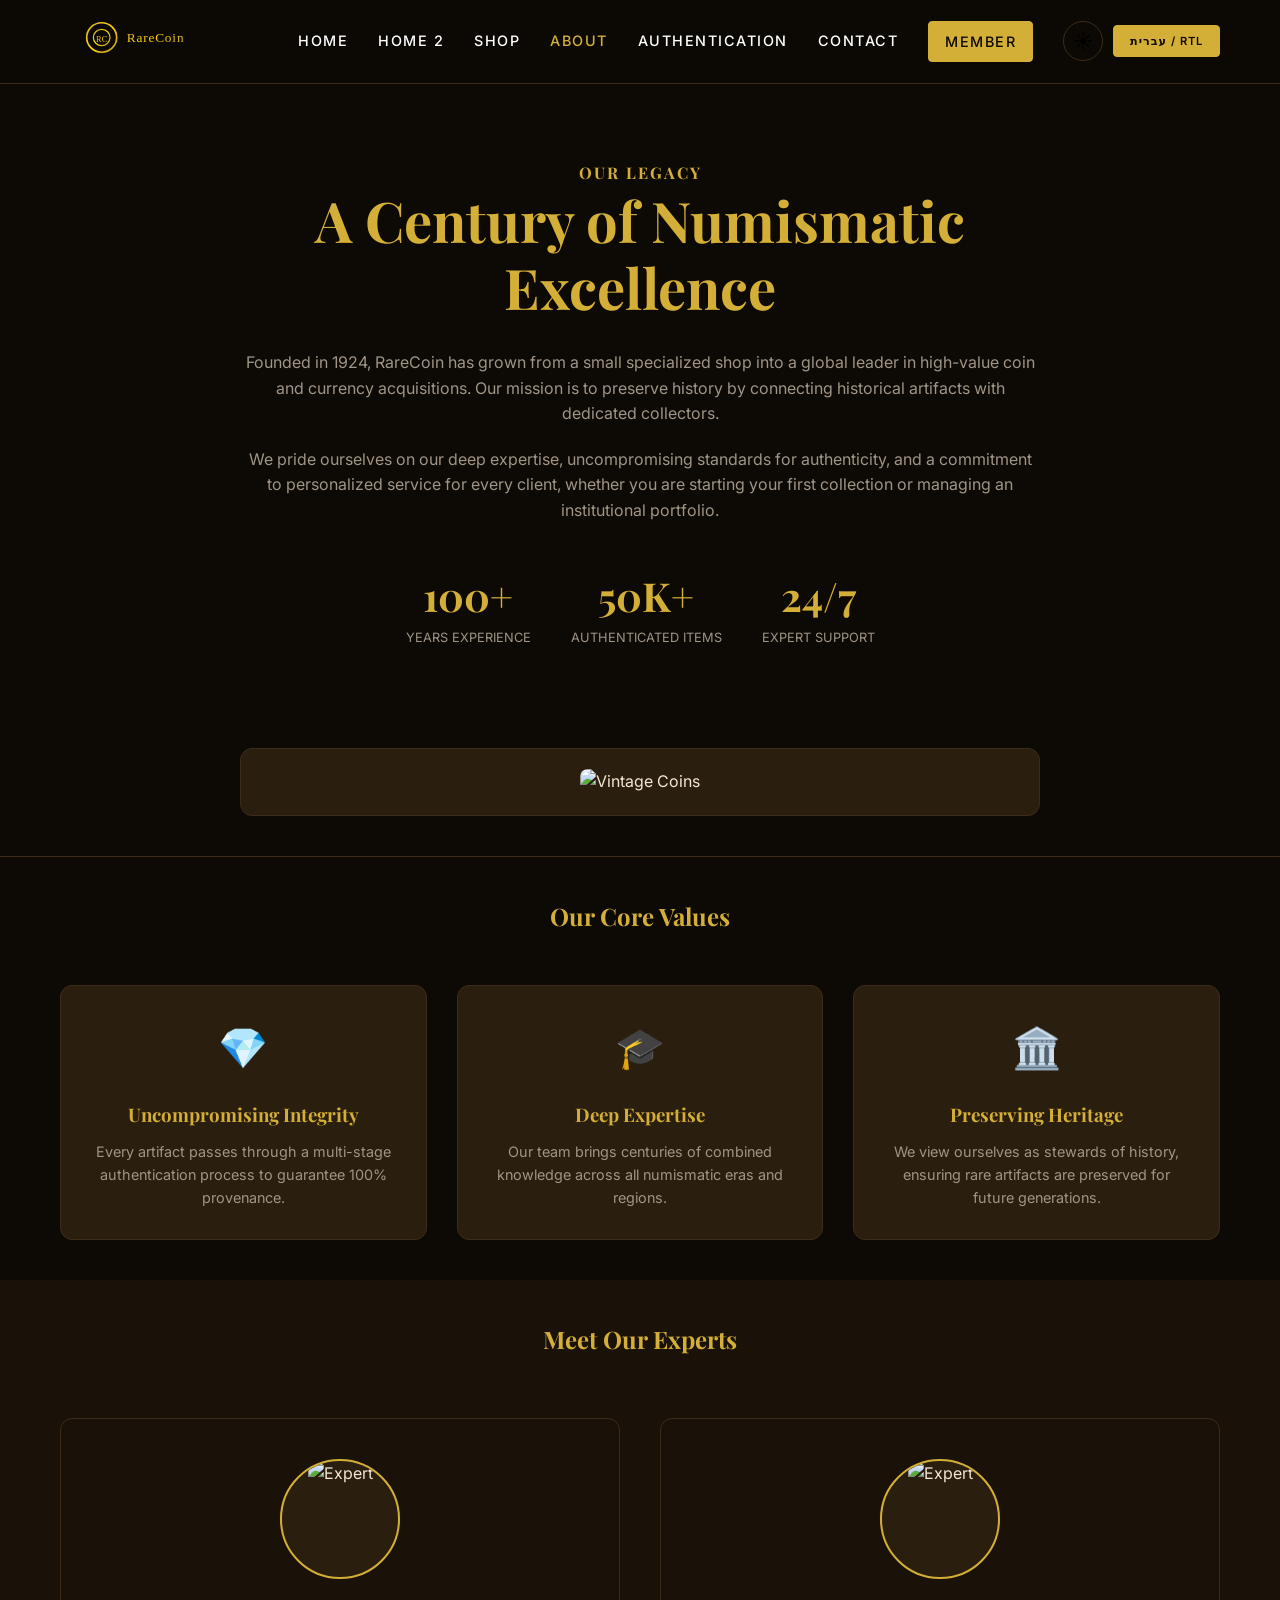
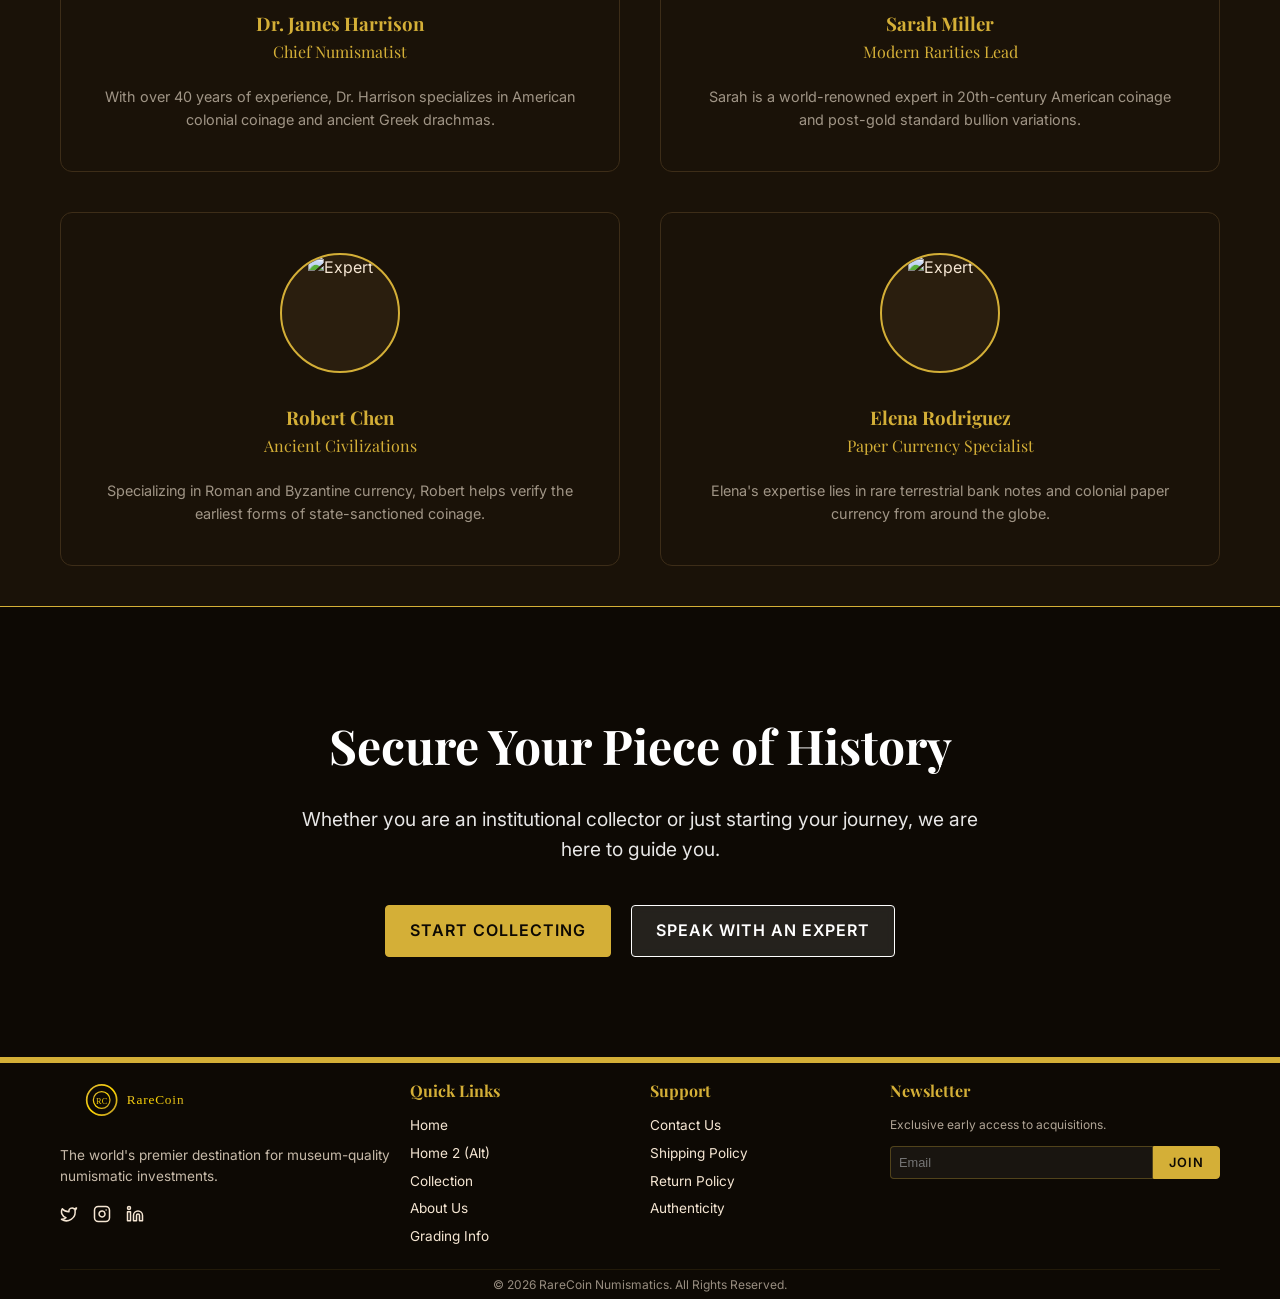
==== about.html @ 98c3abce "secon80cent" ====
<!DOCTYPE html>
<html lang="en" dir="ltr">

<head>
    <meta charset="UTF-8">
    <meta name="viewport" content="width=device-width, initial-scale=1.0">
    <title>About Us | RareCoin Numismatics</title>
    <link rel="stylesheet" href="css/styles.css">
    <link rel="icon" type="image/svg+xml" href="assets/favicon.svg">
    <link rel="preconnect" href="https://fonts.googleapis.com">
    <link rel="preconnect" href="https://fonts.gstatic.com" crossorigin>
    <link
        href="https://fonts.googleapis.com/css2?family=Crimson+Pro:wght@400;600;700&family=Playfair+Display:ital,wght@0,400;0,700;1,400&family=Inter:wght@400;500;600&display=swap"
        rel="stylesheet">
</head>

<body>
    <header>
        <div class="container flex justify-between align-center">
            <button id="menu-btn" class="hamburger" aria-label="Toggle Menu">
                <span class="hamburger-line"></span>
                <span class="hamburger-line"></span>
                <span class="hamburger-line"></span>
            </button>
            <div class="logo-container">
                <a href="index.html">
                    <img src="assets/logo.svg" alt="RareCoin Logo" width="150">
                </a>
            </div>

            <nav>
                <ul class="nav-links flex align-center">
                    <li><a href="index.html">Home</a></li>
                    <li><a href="index2.html">Home 2</a></li>
                    <li><a href="shop.html">Shop</a></li>
                    <li><a href="about.html" class="active">About</a></li>
                    <li><a href="grading.html">Authentication</a></li>
                    <li><a href="contact.html">Contact</a></li>
                    <li><a href="auth.html" class="btn btn-primary" style="padding: 8px 16px;">Member</a></li>
                    <li class="flex align-center gap-10">
                        <button id="theme-toggle" class="theme-toggle-btn">☀️</button>
                        <button id="rtl-toggle" class="btn btn-primary"
                            style="padding: 8px 16px; font-size: 0.7rem;">RTL</button>
                    </li>
                </ul>
            </nav>
        </div>
    </header>

    <main style="padding-top: 120px;">
        <section class="section-padding">
            <div class="container">
                <div class="product-detail-grid centered-grid" style="align-items: center;">
                    <div>
                        <h4 class="serif" style="color: var(--primary-color); letter-spacing: 2px;">OUR LEGACY</h4>
                        <h1 class="about-hero-h1">A Century of Numismatic Excellence</h1>
                        <p style="color: var(--text-muted); margin-bottom: 20px;">Founded in 1924, RareCoin has grown
                            from a small specialized shop into a global leader in high-value coin and currency
                            acquisitions. Our mission is to preserve history by connecting historical artifacts with
                            dedicated collectors.</p>
                        <p style="color: var(--text-muted); margin-bottom: 40px;">We pride ourselves on our deep
                            expertise, uncompromising standards for authenticity, and a commitment to personalized
                            service for every client, whether you are starting your first collection or managing an
                            institutional portfolio.</p>

                        <div class="about-stats flex gap-40 justify-center">
                            <div class="stat-item">
                                <h2>100+</h2>
                                <p style="color: var(--text-muted); font-size: 0.8rem;">YEARS EXPERIENCE</p>
                            </div>
                            <div class="stat-item">
                                <h2>50K+</h2>
                                <p style="color: var(--text-muted); font-size: 0.8rem;">AUTHENTICATED ITEMS</p>
                            </div>
                            <div class="stat-item">
                                <h2>24/7</h2>
                                <p style="color: var(--text-muted); font-size: 0.8rem;">EXPERT SUPPORT</p>
                            </div>
                        </div>
                    </div>
                    <div
                        style="background: var(--surface-light); border-radius: 12px; padding: 20px; border: 1px solid var(--border-color); margin-top: 40px;">
                        <img src="https://images.unsplash.com/photo-1579621970563-ebec7560ff3e?q=80&w=1000&auto=format&fit=crop"
                            alt="Vintage Coins"
                            style="width: 100%; max-width: 600px; border-radius: 8px; margin: 0 auto;">
                    </div>
                </div>
            </div>
        </section>

        <section class="section-padding" style="border-top: 1px solid var(--border-color);">
            <div class="container text-center">
                <h2 style="margin-bottom: 50px;">Our Core Values</h2>
                <div class="values-grid">
                    <div class="value-card">
                        <span class="value-icon">💎</span>
                        <h3>Uncompromising Integrity</h3>
                        <p style="color: var(--text-muted); font-size: 0.9rem; margin-top: 10px;">Every artifact passes
                            through a multi-stage authentication process to guarantee 100% provenance.</p>
                    </div>
                    <div class="value-card">
                        <span class="value-icon">🎓</span>
                        <h3>Deep Expertise</h3>
                        <p style="color: var(--text-muted); font-size: 0.9rem; margin-top: 10px;">Our team brings
                            centuries of combined knowledge across all numismatic eras and regions.</p>
                    </div>
                    <div class="value-card">
                        <span class="value-icon">🏛️</span>
                        <h3>Preserving Heritage</h3>
                        <p style="color: var(--text-muted); font-size: 0.9rem; margin-top: 10px;">We view ourselves as
                            stewards of history, ensuring rare artifacts are preserved for future generations.</p>
                    </div>
                </div>
            </div>
        </section>

        <section class="section-padding" style="background: var(--surface-color);">
            <div class="container text-center">
                <h2 style="margin-bottom: 60px;">Meet Our Experts</h2>
                <div class="product-grid experts-grid">
                    <div class="info-card">
                        <div
                            style="width: 120px; height: 120px; background: var(--surface-light); border-radius: 50%; margin: 0 auto 30px; overflow: hidden; border: 2px solid var(--primary-color);">
                            <img src="https://images.unsplash.com/photo-1507003211169-0a1dd7228f2d?q=80&w=200&auto=format&fit=crop"
                                alt="Expert" style="width: 100%;">
                        </div>
                        <h3>Dr. James Harrison</h3>
                        <p class="serif" style="color: var(--primary-color); margin-bottom: 20px;">Chief Numismatist</p>
                        <p style="color: var(--text-muted); font-size: 0.9rem;">With over 40 years of experience, Dr.
                            Harrison specializes in American colonial coinage and ancient Greek drachmas.</p>
                    </div>

                    <div class="info-card">
                        <div
                            style="width: 120px; height: 120px; background: var(--surface-light); border-radius: 50%; margin: 0 auto 30px; overflow: hidden; border: 2px solid var(--primary-color);">
                            <img src="https://images.unsplash.com/photo-1494790108377-be9c29b29330?q=80&w=200&auto=format&fit=crop"
                                alt="Expert" style="width: 100%;">
                        </div>
                        <h3>Sarah Miller</h3>
                        <p class="serif" style="color: var(--primary-color); margin-bottom: 20px;">Modern Rarities Lead
                        </p>
                        <p style="color: var(--text-muted); font-size: 0.9rem;">Sarah is a world-renowned expert in
                            20th-century American coinage and post-gold standard bullion variations.</p>
                    </div>

                    <div class="info-card">
                        <div
                            style="width: 120px; height: 120px; background: var(--surface-light); border-radius: 50%; margin: 0 auto 30px; overflow: hidden; border: 2px solid var(--primary-color);">
                            <img src="https://images.unsplash.com/photo-1472099645785-5658abf4ff4e?q=80&w=200&auto=format&fit=crop"
                                alt="Expert" style="width: 100%;">
                        </div>
                        <h3>Robert Chen</h3>
                        <p class="serif" style="color: var(--primary-color); margin-bottom: 20px;">Ancient Civilizations
                        </p>
                        <p style="color: var(--text-muted); font-size: 0.9rem;">Specializing in Roman and Byzantine
                            currency, Robert helps verify the earliest forms of state-sanctioned coinage.</p>
                    </div>

                    <div class="info-card">
                        <div
                            style="width: 120px; height: 120px; background: var(--surface-light); border-radius: 50%; margin: 0 auto 30px; overflow: hidden; border: 2px solid var(--primary-color);">
                            <img src="https://images.unsplash.com/photo-1573496359142-b8d87734a5a2?q=80&w=200&auto=format&fit=crop"
                                alt="Expert" style="width: 100%;">
                        </div>
                        <h3>Elena Rodriguez</h3>
                        <p class="serif" style="color: var(--primary-color); margin-bottom: 20px;">Paper Currency
                            Specialist</p>
                        <p style="color: var(--text-muted); font-size: 0.9rem;">Elena's expertise lies in rare
                            terrestrial bank notes and colonial paper currency from around the globe.</p>
                    </div>
                </div>
            </div>
        </section>

        <section class="cta-banner">
            <div class="container text-center">
                <h2 class="cta-title">Secure Your Piece of History</h2>
                <p class="cta-desc">
                    Whether you are an institutional collector or just starting your journey, we are here to guide you.
                </p>
                <div class="cta-flex flex gap-20 justify-center">
                    <a href="shop.html" class="btn btn-primary">Start Collecting</a>
                    <a href="contact.html" class="btn btn-outline"
                        style="background: rgba(255,255,255,0.1); backdrop-filter: blur(5px); color: #fff; border-color: #fff;">Speak
                        with an Expert</a>
                </div>
            </div>
        </section>
    </main>

    <footer>
        <div class="container">
            <div class="footer-grid">
                <div class="footer-info">
                    <img src="assets/logo.svg" alt="RareCoin Logo" width="120" style="margin-bottom: 15px;">
                    <p style="color: #f5e6d3; font-size: 0.85rem; opacity: 0.8; line-height: 1.5;">The world's premier
                        destination for museum-quality numismatic investments.</p>
                    <div class="social-links">
                        <a href="#" title="Twitter"><svg width="18" height="18" viewBox="0 0 24 24" fill="none"
                                stroke="currentColor" stroke-width="2" stroke-linecap="round" stroke-linejoin="round">
                                <path
                                    d="M22 4s-.7 2.1-2 3.4c1.6 10-9.4 17.3-18 11.6 2.2.1 4.4-.6 6-2C3 15.5.5 9.6 3 5c2.2 2.6 5.6 4.1 9 4-.9-4.2 4-6.6 7-3.8 1.1 0 3-1.2 3-1.2z" />
                            </svg></a>
                        <a href="#" title="Instagram"><svg width="18" height="18" viewBox="0 0 24 24" fill="none"
                                stroke="currentColor" stroke-width="2" stroke-linecap="round" stroke-linejoin="round">
                                <rect x="2" y="2" width="20" height="20" rx="5" ry="5" />
                                <path d="M16 11.37A4 4 0 1 1 12.63 8 4 4 0 0 1 16 11.37z" />
                                <line x1="17.5" y1="6.5" x2="17.51" y2="6.5" />
                            </svg></a>
                        <a href="#" title="LinkedIn"><svg width="18" height="18" viewBox="0 0 24 24" fill="none"
                                stroke="currentColor" stroke-width="2" stroke-linecap="round" stroke-linejoin="round">
                                <path
                                    d="M16 8a6 6 0 0 1 6 6v7h-4v-7a2 2 0 0 0-2-2 2 2 0 0 0-2 2v7h-4v-7a6 6 0 0 1 6-6z" />
                                <rect x="2" y="9" width="4" height="12" />
                                <circle cx="4" cy="4" r="2" />
                            </svg></a>
                    </div>
                </div>
                <div class="footer-links">
                    <h4>Quick Links</h4>
                    <ul>
                        <li><a href="index.html">Home</a></li>
                        <li><a href="index2.html">Home 2 (Alt)</a></li>
                        <li><a href="shop.html">Collection</a></li>
                        <li><a href="about.html">About Us</a></li>
                        <li><a href="grading.html">Grading Info</a></li>
                    </ul>
                </div>
                <div class="footer-links">
                    <h4>Support</h4>
                    <ul>
                        <li><a href="contact.html">Contact Us</a></li>
                        <li><a href="policies.html">Shipping Policy</a></li>
                        <li><a href="policies.html">Return Policy</a></li>
                        <li><a href="policies.html">Authenticity</a></li>
                    </ul>
                </div>
                <div class="footer-links">
                    <h4>Newsletter</h4>
                    <p style="color: #f5e6d3; font-size: 0.75rem; opacity: 0.7; margin-bottom: 12px;">Exclusive early
                        access to acquisitions.</p>
                    <div class="flex">
                        <input type="email" placeholder="Email"
                            style="background: rgba(255,255,255,0.05); border: 1px solid rgba(212, 175, 55, 0.3); padding: 8px; color: #fff; border-radius: 4px 0 0 4px; width: 100%; font-size: 0.8rem;">
                        <button class="btn btn-primary"
                            style="border-radius: 0 4px 4px 0; padding: 8px 15px; font-size: 0.8rem;">Join</button>
                    </div>
                </div>
            </div>
            <div class="footer-bottom text-center">
                <p>&copy; 2026 RareCoin Numismatics. All Rights Reserved.</p>
            </div>
        </div>
    </footer>

    <button id="back-to-top" title="Back to Top">
        <svg width="24" height="24" viewBox="0 0 24 24" fill="none" stroke="currentColor" stroke-width="2"
            stroke-linecap="round" stroke-linejoin="round">
            <path d="M18 15l-6-6-6 6" />
        </svg>
    </button>

    <script src="js/main.js"></script>
</body>

</html>

</html>
---- css/styles.css ----
:root {
    --primary-color: #d4af37;
    /* Gold */
    --primary-glow: rgba(212, 175, 55, 0.3);
    --secondary-color: #f5e6d3;
    /* Parchment */
    --accent-color: #8b6d2e;

    --font-serif: 'Playfair Display', Georgia, serif;
    --font-sans: 'Inter', system-ui, -apple-system, sans-serif;

    --transition: 0.3s cubic-bezier(0.4, 0, 0.2, 1);

    /* Dark Theme (Default) */
    --bg-color: #0d0904;
    --surface-color: #1a1208;
    --surface-light: #2a1e0e;
    --text-color: #f5e6d3;
    --text-muted: #a09586;
    --border-color: #3d2d18;
}

[data-theme="light"] {
    --bg-color: #fdfaf5;
    --surface-color: #ffffff;
    --surface-light: #f0ece2;
    --text-color: #1a1208;
    --text-muted: #555555;
    --border-color: #d1cfc7;
}

* {
    margin: 0;
    padding: 0;
    box-sizing: border-box;
}

[dir="rtl"] {
    text-align: right;
    /* Global fallback for older alignment */
}

body {
    background-color: var(--bg-color);
    color: var(--text-color);
    font-family: var(--font-sans);
    line-height: 1.6;
    overflow-x: hidden;
}

h1,
h2,
h3,
h4,
.serif {
    font-family: var(--font-serif);
    color: var(--primary-color);
}

a {
    text-decoration: none;
    color: inherit;
    transition: var(--transition);
}

button {
    cursor: pointer;
    border: none;
    background: none;
    font-family: inherit;
}

/* Utilities */
.container {
    max-width: 1200px;
    margin: 0 auto;
    padding: 0 20px;
}

.flex {
    display: flex;
}

.flex-column {
    display: flex;
    flex-direction: column;
}

.align-center {
    align-items: center;
}

.justify-between {
    justify-content: space-between;
}

.justify-center {
    justify-content: center;
}

.text-center {
    text-align: center;
}

/* Grid Override for Experts */
.experts-grid {
    grid-template-columns: repeat(2, 1fr) !important;
    max-width: 1000px;
    margin: 0 auto;
}

@media (max-width: 768px) {
    .experts-grid {
        grid-template-columns: 1fr !important;
    }
}

.gap-10 {
    gap: 10px;
}

.gap-20 {
    gap: 20px;
}

.gap-40 {
    gap: 40px;
}

.btn {
    padding: 12px 24px;
    border-radius: 4px;
    font-weight: 600;
    display: inline-block;
    transition: var(--transition);
    text-transform: uppercase;
    letter-spacing: 1px;
}

.btn-primary {
    background-color: var(--primary-color);
    color: var(--bg-color);
    border: 1px solid var(--primary-color);
}

.btn-primary:hover {
    background-color: transparent;
    color: var(--primary-color);
    box-shadow: 0 0 15px var(--primary-glow);
}

.btn-outline {
    border: 1px solid var(--primary-color);
    color: var(--primary-color);
}

.btn-outline:hover {
    background-color: var(--primary-color);
    color: var(--bg-color);
}

.btn-outline:hover img {
    filter: brightness(0);
    /* Make gold icons dark on gold hover background */
}

.section-padding {
    padding: 40px 0;
}

/* Header & Nav */
header {
    padding: 10px 0;
    /* Reduced from 20px */
    position: fixed;
    top: 0;
    width: 100%;
    z-index: 1000;
    transition: var(--transition);
    background: rgba(13, 9, 4, 0.95);
    backdrop-filter: blur(10px);
    border-bottom: 1px solid var(--border-color);
}

/* Logo Consistency */
.logo-container img,
.footer-info img {
    height: 45px !important;
    /* Unified size */
    width: 150px !important;
    /* Unified size */
    object-fit: contain;
}

.nav-links {
    list-style: none;
    gap: 30px;
}

.nav-links li a.btn-primary {
    color: var(--bg-color);
    /* Matches the primary button theme */
}

.nav-links li a {
    color: #ffffff;
    /* Explicitly white for contrast against dark header */
    font-size: 0.9rem;
    font-weight: 500;
    text-transform: uppercase;
    letter-spacing: 1.5px;
}

.nav-links li a:hover,
.nav-links li a.active {
    color: var(--primary-color);
}

/* Hamburger Menu Button */
.hamburger {
    display: none;
    flex-direction: column;
    justify-content: space-between;
    width: 30px;
    height: 20px;
    background: transparent;
    border: none;
    cursor: pointer;
    padding: 0;
    z-index: 1100;
    transition: var(--transition);
}

.hamburger-line {
    width: 100%;
    height: 2px;
    background-color: var(--primary-color);
    transition: var(--transition);
    transform-origin: left center;
}

.hamburger.open .hamburger-line:nth-child(1) {
    transform: rotate(45deg);
}

.hamburger.open .hamburger-line:nth-child(2) {
    width: 0%;
    opacity: 0;
}

.hamburger.open .hamburger-line:nth-child(3) {
    transform: rotate(-45deg);
}

/* Logo Styling */
.logo-container {
    padding: 5px 0;
    transition: var(--transition);
}

/* RTL Specifics - Simplified with Logical Properties */
[dir="rtl"] .nav-links {
    flex-direction: row;
    /* Logical properties handle spacing */
}

[dir="rtl"] header .container {
    flex-direction: row;
    /* Logical properties handle spacing */
}

.logo-container {
    padding: 5px 0;
    transition: var(--transition);
    margin-inline-end: auto;
    /* Push nav to the end */
}

/* Hero Section */
.hero {
    min-height: 100vh;
    /* Changed from height: 100vh to ensure content can expand if needed */
    display: flex;
    align-items: center;
    justify-content: center;
    /* Center the container horizontally */
    background: radial-gradient(circle at center, var(--surface-light) 0%, var(--bg-color) 100%);
    position: relative;
    overflow: hidden;
    text-align: center;
    /* Default to center align text in hero */
}

.hero-content {
    flex: 1;
    z-index: 2;
    display: flex;
    flex-direction: column;
    align-items: center;
    /* Center components vertically in the column */
}

.hero-image {
    flex: 1;
    position: relative;
    z-index: 1;
    display: flex;
    justify-content: center;
}

.hero-image img {
    max-width: 90%;
    filter: drop-shadow(0 0 30px var(--primary-glow));
    animation: floating 6s ease-in-out infinite;
}

@keyframes floating {

    0%,
    100% {
        transform: translateY(0px) rotate(0deg);
    }

    50% {
        transform: translateY(-20px) rotate(5deg);
    }
}

.hero h1 {
    font-size: clamp(2.5rem, 8vw, 4.5rem);
    /* Responsive font size to prevent viewport overflow */
    line-height: 1.1;
    margin-bottom: 20px;
    width: 100%;
}

.hero p {
    font-size: 1.2rem;
    color: var(--text-muted);
    margin-bottom: 40px;
    max-width: 800px;
    margin-inline: auto;
    /* Center with logical margin */
}

/* Product Cards */
.product-grid {
    display: grid;
    grid-template-columns: repeat(2, 1fr);
    gap: 40px;
    justify-content: center;
    max-width: 1200px; /* Increased from 900px */
    margin: 0 auto;
}

@media (max-width: 768px) {
    .product-grid {
        max-width: 100% !important;
    }
}

/* Specific 2x2 grid for featured sections */
.grid-2x2 {
    grid-template-columns: repeat(2, 1fr);
    max-width: 1200px; /* Increased from 900px */
    margin: 0 auto;
}

@media (max-width: 768px) {
    .grid-2x2 {
        max-width: 100% !important;
    }
}

@media (max-width: 1024px) {
    .product-grid {
        grid-template-columns: repeat(2, 1fr);
        /* Enforce 2 columns on tablet */
    }
}

@media (max-width: 768px) {
    .product-grid {
        grid-template-columns: 1fr;
        /* 1 column on mobile */
    }
}

.product-card {
    background: var(--surface-color);
    border: 1px solid var(--border-color);
    padding: 20px;
    border-radius: 12px;
    transition: var(--transition);
    position: relative;
    overflow: hidden;
}

.product-card:hover {
    transform: translateY(-10px);
    border-color: var(--primary-color);
    box-shadow: 0 10px 30px rgba(0, 0, 0, 0.5);
}

.product-card img {
    width: 100%;
    height: 250px;
    object-fit: contain;
    margin-bottom: 20px;
    transition: var(--transition);
}

.product-card:hover img {
    transform: scale(1.1) rotate(5deg);
}

.product-badge {
    position: absolute;
    top: 15px;
    inset-inline-end: 15px;
    /* Use logical positioning */
    background: var(--primary-color);
    color: var(--bg-color);
    padding: 4px 12px;
    font-size: 0.7rem;
    font-weight: 700;
    text-transform: uppercase;
    border-radius: 4px;
}

.product-info h3 {
    margin-bottom: 10px;
    font-size: 1.4rem;
}

.product-price {
    color: var(--primary-color);
    font-weight: 600;
    font-size: 1.2rem;
}

.product-footer {
    display: flex;
    flex-direction: column;
    gap: 15px;
    margin-top: 15px;
    padding-top: 15px;
    border-top: 1px solid var(--border-color);
}

.btn-full {
    width: 100%;
    text-align: center;
}

/* Product Detail */
.product-detail-grid {
    display: grid;
    grid-template-columns: 1fr 1fr;
    gap: 60px;
    align-items: start;
}

.centered-grid {
    grid-template-columns: 1fr !important;
    text-align: center;
    max-width: 800px;
    margin: 0 auto;
}

.centered-grid .flex {
    justify-content: center;
}

.product-gallery {
    position: sticky;
    top: 140px;
}

.main-image {
    background: var(--surface-light);
    border: 1px solid var(--border-color);
    border-radius: 12px;
    padding: 40px;
    margin-bottom: 20px;
    display: flex;
    justify-content: center;
    overflow: hidden;
}

.main-image img {
    max-width: 100%;
    transition: transform 0.5s ease;
}

.main-image:hover img {
    transform: scale(1.5);
    cursor: zoom-in;
}

.thumb-grid {
    display: grid;
    grid-template-columns: repeat(4, 1fr);
    gap: 15px;
}

.thumb-item {
    background: var(--surface-color);
    border: 1px solid var(--border-color);
    border-radius: 8px;
    padding: 10px;
    cursor: pointer;
    transition: var(--transition);
}

.thumb-item:hover {
    border-color: var(--primary-color);
}

.product-meta h1 {
    font-size: 3rem;
    margin-bottom: 15px;
}

.grading-badge {
    display: inline-flex;
    align-items: center;
    gap: 10px;
    background: var(--surface-light);
    padding: 8px 16px;
    border-radius: 4px;
    border: 1px solid var(--primary-color);
    margin-bottom: 30px;
    text-align: start;
    /* Adapts to RTL */
}

.price-tag {
    font-size: 2.5rem;
    color: var(--primary-color);
    font-weight: 700;
    margin-bottom: 40px;
}

.spec-list {
    margin-bottom: 40px;
}

.spec-item {
    display: flex;
    justify-content: space-between;
    padding: 12px 0;
    border-block-end: 1px solid var(--border-color);
    /* Logical border */
}

.spec-label {
    color: var(--text-muted);
    font-weight: 500;
}

/* Forms */
.form-group {
    margin-bottom: 20px;
}

.form-group label {
    display: block;
    margin-bottom: 8px;
    font-weight: 500;
}

.form-control {
    width: 100%;
    padding: 12px 16px;
    background: var(--surface-color);
    border: 1px solid var(--border-color);
    color: var(--text-color);
    border-radius: 4px;
    font-family: inherit;
    transition: var(--transition);
}

.form-control:focus {
    outline: none;
    border-color: var(--primary-color);
    box-shadow: 0 0 0 2px var(--primary-glow);
}

/* Info Sections */
.info-card {
    background: var(--surface-color);
    padding: 40px;
    border-radius: 12px;
    border: 1px solid var(--border-color);
    height: 100%;
    text-align: center;
    /* Center align info cards */
}

/* Category Quick Links (index2.html) */
.category-quick-links {
    display: grid;
    grid-template-columns: repeat(auto-fit, minmax(150px, 1fr));
    gap: 20px;
    margin-top: 50px;
}

.quick-link-card {
    background: rgba(212, 175, 55, 0.1);
    border: 1px solid rgba(212, 175, 55, 0.3);
    padding: 20px;
    color: var(--primary-color);
    text-decoration: none;
    transition: all 0.3s ease;
    backdrop-filter: blur(5px);
}

.quick-link-card:hover {
    background: var(--primary-color);
    color: var(--bg-color);
    transform: translateY(-5px);
}

.quick-link-card:hover h4,
.quick-link-card:hover .serif {
    color: var(--bg-color) !important;
}

/* Auction Section */
.auction-grid {
    display: grid;
    grid-template-columns: repeat(3, 1fr);
    gap: 30px;
}

@media (max-width: 900px) {
    .auction-grid {
        grid-template-columns: 1fr;
    }
}

.auction-card {
    background: var(--surface-light);
    border: 1px solid var(--border-color);
    border-radius: 8px;
    overflow: hidden;
    transition: var(--transition);
}

.auction-card:hover {
    border-color: var(--primary-color);
    transform: translateY(-5px);
}

.auction-image {
    height: 200px;
    width: 100%;
    object-fit: cover;
    border-bottom: 1px solid var(--border-color);
}

.auction-content {
    padding: 20px;
}

.auction-date {
    display: inline-block;
    padding: 4px 10px;
    background: var(--primary-color);
    color: var(--bg-color);
    font-size: 0.75rem;
    font-weight: 700;
    border-radius: 4px;
    margin-bottom: 10px;
}

/* Appraisal Section */
.appraisal-split {
    display: grid;
    grid-template-columns: 1fr 1fr;
    gap: 60px;
    align-items: center;
}

@media (max-width: 768px) {
    .appraisal-split {
        grid-template-columns: 1fr;
        gap: 40px;
    }
}

.appraisal-image {
    border-radius: 12px;
    border: 1px solid var(--primary-color);
    overflow: hidden;
    box-shadow: 0 0 30px var(--primary-glow);
}

.appraisal-image img {
    width: 100%;
    display: block;
    transition: var(--transition);
}

.appraisal-image:hover img {
    transform: scale(1.05);
}

/* Values Section */
.values-grid {
    display: grid;
    grid-template-columns: repeat(3, 1fr);
    gap: 30px;
    margin-top: 50px;
}

@media (max-width: 768px) {
    .values-grid {
        grid-template-columns: 1fr;
    }
}

.value-card {
    background: var(--surface-light);
    border: 1px solid var(--border-color);
    padding: 30px;
    border-radius: 12px;
    transition: var(--transition);
}

.value-card:hover {
    border-color: var(--primary-color);
    transform: translateY(-5px);
    box-shadow: 0 10px 30px rgba(0, 0, 0, 0.3);
}

.value-icon {
    font-size: 2.5rem;
    margin-bottom: 20px;
    display: block;
}

/* CTA Section Banner */
.cta-banner {
    padding: 100px 0;
    background: linear-gradient(rgba(13, 9, 4, 0.8), rgba(13, 9, 4, 0.8)), url('https://images.unsplash.com/photo-1610375461246-83caaf203670?q=80&w=2000&auto=format&fit=crop');
    background-size: cover;
    background-position: center;
    background-attachment: fixed;
    border-top: 1px solid var(--primary-color);
    border-bottom: 1px solid var(--primary-color);
}

/* Footer */
/* Footer Redesign */
footer {
    background: #0d0904 !important;
    /* Force dark background always */
    color: #f5e6d3 !important;
    /* Force light text visibility */
    padding: 15px 0 5px;
    /* Even slimmer footer */
    border-top: 5px solid var(--primary-color) !important;
    /* User: 5px border */
    position: relative;
    z-index: 10;
}

.footer-grid {
    display: grid;
    grid-template-columns: 1.5fr 1fr 1fr 1.5fr;
    /* Custom widths for better balance */
    gap: 20px;
    margin-bottom: 15px;
}

@media (max-width: 768px) {
    .footer-grid {
        grid-template-columns: repeat(2, 1fr);
    }
}

@media (max-width: 480px) {
    .footer-grid {
        grid-template-columns: 1fr;
        text-align: center;
    }

    .social-links {
        justify-content: center;
    }
}

.footer-links ul {
    list-style: none;
    /* User: Bullets not needed */
    padding: 0;
}

.footer-links h4 {
    margin-bottom: 12px;
    color: var(--primary-color);
    font-size: 1rem;
}

.footer-links ul li {
    margin-bottom: 6px;
    font-size: 0.85rem;
}

.footer-links a {
    color: #f5e6d3 !important;
    transition: var(--transition);
}

.footer-links a:hover {
    text-decoration: underline;
    /* User requested no color change */
}

.social-links {
    display: flex;
    gap: 15px;
    margin-top: 15px;
}

.social-links a {
    font-size: 1.2rem;
    transition: transform 0.3s ease;
}

.social-links a:hover {
    transform: translateY(-3px);
    text-decoration: none;
}

.footer-bottom {
    padding-top: 5px;
    border-top: 1px solid rgba(212, 175, 55, 0.1);
    font-size: 0.75rem;
    color: rgba(245, 230, 211, 0.6);
    margin-top: 5px;
}

/* Animations */
@keyframes fadeIn {
    from {
        opacity: 0;
        transform: translateY(20px);
    }

    to {
        opacity: 1;
        transform: translateY(0);
    }
}

.fade-in {
    animation: fadeIn 0.8s ease forwards;
}

/* Museum Gallery Section */
.gallery-grid {
    display: grid;
    grid-template-columns: repeat(3, 1fr);
    gap: 30px;
    margin-top: 50px;
}

.gallery-item {
    position: relative;
    border-radius: 12px;
    overflow: hidden;
    height: 400px;
    background: var(--surface-color);
    border: 1px solid var(--border-color);
    transition: var(--transition);
}

.gallery-item img {
    width: 100%;
    height: 100%;
    object-fit: cover;
    transition: transform 0.8s ease;
    filter: sepia(0.3) contrast(1.1);
}

.gallery-overlay {
    position: absolute;
    inset: 0;
    background: linear-gradient(to top, rgba(13, 9, 4, 0.9) 0%, rgba(13, 9, 4, 0.4) 50%, transparent 100%);
    display: flex;
    flex-direction: column;
    justify-content: flex-end;
    padding: 30px;
    opacity: 0;
    transform: translateY(20px);
    transition: var(--transition);
}

.gallery-item:hover {
    border-color: var(--primary-color);
    box-shadow: 0 15px 40px rgba(0, 0, 0, 0.6);
}

.gallery-item:hover img {
    transform: scale(1.1);
}

.gallery-item:hover .gallery-overlay {
    opacity: 1;
    transform: translateY(0);
}

.gallery-content h3 {
    color: var(--primary-color);
    font-size: 1.5rem;
    margin-bottom: 8px;
}

.gallery-content p {
    color: #f5e6d3;
    font-size: 0.85rem;
    line-height: 1.5;
    opacity: 0.8;
}

@media (max-width: 992px) {
    .gallery-grid {
        grid-template-columns: repeat(2, 1fr);
    }
}

@media (max-width: 768px) {
    .gallery-grid {
        grid-template-columns: 1fr;
    }
    
    .gallery-item {
        height: 350px;
    }
}

/* Mobile Responsive */
@media (max-width: 768px) {
    .container {
        padding: 0 15px;
        max-width: 100%; /* Allow full width on mobile */
    }

    .hero h1 {
        font-size: 2rem; /* Reduced from 2.5rem for better mobile fit */
    }

    .hero p {
        font-size: 0.95rem;
    }

    .hero .flex.gap-20 {
        flex-direction: column;
        align-items: stretch;
        width: 100%;
        max-width: 300px;
        margin: 0 auto;
    }

    .hero .flex.gap-20 .btn {
        margin-left: 0 !important;
        width: 100%;
    }

    .product-detail-grid {
        grid-template-columns: 1fr;
        gap: 40px;
    }

    .product-meta h1 {
        font-size: 2rem;
    }

    .nav-links {
        display: none;
    }

    /* Mobile menu toggled by main.js */

    /* Universal mobile centering (excl. footer) */
    main h1,
    main h2,
    main h3,
    main h4,
    main p,
    main .serif,
    header h1,
    header h2,
    header h3,
    header h4,
    header p,
    .section-padding h1,
    .section-padding h2,
    .section-padding h3,
    .section-padding h4,
    .section-padding p,
    .product-info h3,
    .product-price,
    .product-info p,
    .hero-content h1,
    .hero-content p,
    .hero-content h4,
    .appraisal-info h2,
    .appraisal-info h4,
    .appraisal-info p,
    .auth-container h2,
    .auth-container p,
    .contact-info h2,
    .contact-info p {
        text-align: center !important;
    }

    /* Center flex buttons and badges on mobile */
    main .flex {
        justify-content: center !important;
    }

    /* Section Headers fix (Auctions, Upcoming Rarities) */
    .auctions .flex.justify-between,
    .upcoming-rarities .flex.justify-between {
        flex-direction: column !important;
        align-items: center !important;
        text-align: center !important;
        gap: 20px;
    }

    /* Schedule Appraisal button centering */
    .appraisal-info {
        display: flex;
        flex-direction: column;
        align-items: center;
        text-align: center;
    }

    main .hero-content p {
        margin-inline: auto !important;
        /* Center paragraph with max-width */
    }

    .appraisal-info ul {
        display: inline-block;
        text-align: left;
        /* Keep list items left-aligned but centered as a block */
        margin: 0 auto;
    }

    /* Portfolio options fix - remove fixed width */
    .portfolio-option {
        width: 100% !important;
        max-width: 100% !important;
        margin: 0 auto;
    }

    /* Shop Page Refinements */
    .shop-header h1 {
        font-size: 2.2rem !important; /* Override inline 3.5rem */
    }

    .shop-filters {
        flex-direction: column !important;
        align-items: stretch !important;
        gap: 15px !important;
    }

    .shop-filters .flex.align-center.gap-20 {
        flex-direction: column;
        align-items: stretch;
        gap: 10px;
    }

    .shop-filters select {
        width: 100% !important;
    }

    .search-box, 
    .search-box input {
        width: 100% !important;
    }

    /* Upcoming Rarities & Portfolios Grid fix */
    .upcoming-rarities .flex.gap-40,
    .investment-portfolios .flex.gap-40 {
        display: grid !important;
        grid-template-columns: 1fr !important;
        gap: 30px;
    }

    .upcoming-rarities .info-card {
        min-width: 100% !important;
        width: 100% !important;
        margin: 0 auto;
    }
}

@media (max-width: 1024px) {
    /* Auction Highlights Header - Improved Tablet Look */
    .auctions .flex.justify-between.align-end {
        align-items: center !important; /* Switch to center align for better balance */
    }
}

/* Header & Hamburger Breakpoint (1100px) */
@media (max-width: 1100px) {
    header .container {
        flex-direction: row !important;
        justify-content: space-between !important;
        align-items: center !important;
        padding: 5px 20px !important;
    }

    .logo-container {
        margin-inline: 0 !important;
        width: auto !important;
        order: 1;
        /* Logo on one side */
    }

    .hamburger {
        display: flex !important;
        order: 2;
        /* Hamburger on the other side */
    }

    .nav-links {
        display: none;
        position: fixed;
        top: 0;
        inset-inline-end: 0;
        width: 80%;
        max-width: 300px;
        height: 100vh;
        background: rgba(13, 9, 4, 0.95) !important;
        backdrop-filter: blur(10px);
        -webkit-backdrop-filter: blur(10px);
        flex-direction: column;
        justify-content: center;
        align-items: center;
        padding: 40px;
        box-shadow: -10px 0 30px rgba(0, 0, 0, 0.5);
        z-index: 1050;
        transition: var(--transition);
        border-inline-start: 1px solid rgba(212, 175, 55, 0.2);
    }

    .nav-links.active {
        display: flex;
        animation: slideInRight 0.3s ease forwards;
    }

    @keyframes slideInRight {
        from {
            transform: translateX(100%);
        }

        to {
            transform: translateX(0);
        }
    }
}

/* Auth Page Custom Styles */
.auth-page {
    min-height: 100vh;
    display: flex;
    flex-direction: column;
    justify-content: center;
    align-items: center;
    background: var(--bg-color);
    padding: 40px 20px;
}

.auth-container {
    width: 100%;
    max-width: 450px;
    background: var(--surface-color);
    padding: 40px;
    border-radius: 12px;
    border: 1px solid var(--border-color);
    box-shadow: 0 10px 40px rgba(0, 0, 0, 0.3);
}

.auth-toggle {
    display: flex;
    justify-content: center;
    gap: 30px;
    margin-bottom: 30px;
}

.auth-toggle-btn {
    background: none;
    border: none;
    color: var(--text-muted);
    font-family: var(--font-serif);
    font-size: 1.5rem;
    cursor: pointer;
    transition: var(--transition);
    padding-bottom: 5px;
    border-bottom: 2px solid transparent;
}

.auth-toggle-btn.active {
    color: var(--primary-color);
    border-bottom-color: var(--primary-color);
}

.auth-form p a {
    color: var(--primary-color);
    font-weight: 600;
    text-decoration: none;
    transition: var(--transition);
}

.auth-form p a:hover {
    text-decoration: underline;
    opacity: 0.8;
}


.auth-form {
    display: none;
}

.auth-form.active {
    display: block;
    animation: fadeIn 0.5s ease forwards;
}

.back-to-home {
    position: fixed;
    top: 20px;
    inset-inline-start: 20px;
    /* Logical positioning */
    display: flex;
    align-items: center;
    gap: 8px;
    color: var(--primary-color);
    font-weight: 500;
    z-index: 100;
}

/* Theme Toggle Button */
.theme-toggle-btn {
    font-size: 1.2rem;
    padding: 5px;
    border-radius: 50%;
    border: 1px solid var(--border-color);
    width: 40px;
    height: 40px;
    display: flex;
    align-items: center;
    justify-content: center;
    transition: var(--transition);
}

.theme-toggle-btn:hover {
    border-color: var(--primary-color);
    background: rgba(212, 175, 55, 0.1);
}

/* Back to Top Button */
#back-to-top {
    position: fixed;
    bottom: 30px;
    inset-inline-end: 30px;
    /* Logical positioning */
    width: 50px;
    height: 50px;
    background: var(--primary-color);
    color: var(--bg-color);
    border-radius: 50%;
    display: flex;
    align-items: center;
    justify-content: center;
    box-shadow: 0 4px 15px rgba(0, 0, 0, 0.3);
    cursor: pointer;
    z-index: 1001;
    opacity: 0;
    visibility: hidden;
    transition: all 0.3s ease;
    border: 1px solid var(--primary-color);
}

#back-to-top.visible {
    opacity: 1;
    visibility: visible;
}

#back-to-top:hover {
    background: var(--bg-color);
    color: var(--primary-color);
    transform: translateY(-5px);
}

/* Hero v2 Components (index2.html) */
.hero-v2 {
    height: 100vh;
    display: flex;
    align-items: center;
    justify-content: center;
    text-align: center;
    background: linear-gradient(rgba(13, 9, 4, 0.8), rgba(13, 9, 4, 0.8)), url('https://images.unsplash.com/photo-1621504450181-5d356f63d3ee?auto=format&fit=crop&q=80&w=2000');
    background-size: cover;
    background-position: center;
    position: relative;
    overflow: hidden;
}

.hero-v2-content {
    z-index: 2;
    max-width: 800px;
}

.scroll-indicator {
    position: absolute;
    bottom: 30px;
    left: 50%;
    transform: translateX(-50%);
    animation: bounce 2s infinite;
}

@keyframes bounce {

    0%,
    20%,
    50%,
    80%,
    100% {
        transform: translateY(0) translateX(-50%);
    }

    40% {
        transform: translateY(-10px) translateX(-50%);
    }

    60% {
        transform: translateY(-5px) translateX(-50%);
    }
}

/* Consignment Section */
.consignment-steps {
    display: grid;
    grid-template-columns: repeat(4, 1fr);
}

.portfolio-option {
    transition: var(--transition);
}

.portfolio-option:hover {
    transform: translateY(-10px);
    box-shadow: 0 15px 40px rgba(212, 175, 55, 0.2);
}

@media (max-width: 1024px) {
    .consignment-steps {
        grid-template-columns: repeat(2, 1fr);
    }
}

@media (max-width: 768px) {
    .consignment-steps {
        grid-template-columns: 1fr;
    }
}

.step-card {
    background: var(--surface-color);
    padding: 30px;
    border-radius: 8px;
    border-top: 3px solid var(--primary-color);
    position: relative;
    transition: var(--transition);
}

.step-card:hover {
    transform: translateY(-5px);
    background: var(--surface-light);
}

.step-number {
    font-size: 3rem;
    font-family: var(--font-serif);
    color: var(--primary-color);
    opacity: 0.2;
    position: absolute;
    top: 10px;
    right: 20px;
}

/* Research Library */
.library-grid {
    display: grid;
    grid-template-columns: repeat(auto-fit, minmax(280px, 1fr));
    gap: 25px;
}

.resource-card {
    display: flex;
    gap: 20px;
    background: var(--surface-light);
    padding: 24px;
    border-radius: 12px;
    border: 1px solid var(--border-color);
    transition: var(--transition);
}

.resource-card:hover {
    border-color: var(--primary-color);
}

.resource-icon {
    width: 50px;
    height: 50px;
    background: var(--primary-color);
    color: var(--bg-color);
    border-radius: 8px;
    display: flex;
    align-items: center;
    justify-content: center;
    flex-shrink: 0;
}

/* VIP Acquisition */
.vip-banner {
    background: linear-gradient(rgba(13, 9, 4, 0.9), rgba(13, 9, 4, 0.9)), url('https://images.unsplash.com/photo-1590283603385-17ffb3a7f29f?auto=format&fit=crop&q=80&w=2000');
    background-size: cover;
    background-attachment: fixed;
    padding: 100px 0;
    text-align: center;
    border-left: 2px solid var(--primary-color);
}

/* Vault Security */
.vault-features {
    display: grid;
    grid-template-columns: 1fr 1fr;
    gap: 50px;
    align-items: center;
}

@media (max-width: 768px) {
    .vault-features {
        grid-template-columns: 1fr;
    }
}

.vault-graphic {
    background: radial-gradient(circle at center, var(--accent-color) 0%, transparent 70%);
    border-radius: 50%;
    padding: 50px;
    display: flex;
    justify-content: center;
}

/* --- Grading Page Enhancements --- */

.grading-hero {
    height: 80vh;
    display: flex;
    align-items: center;
    justify-content: center;
    text-align: center;
    background: linear-gradient(rgba(13, 9, 4, 0.7), rgba(13, 9, 4, 0.7)), url('../assets/grading_hero_bg.png');
    background-size: cover;
    background-position: center;
    background-attachment: fixed;
    position: relative;
    border-bottom: 2px solid var(--primary-color);
    margin-top: -120px;
    /* Offset for header padding */
}

.grading-hero-content {
    max-width: 900px;
    z-index: 2;
    padding: 20px;
}

.grading-hero h1 {
    font-size: clamp(2.5rem, 10vw, 5rem);
    margin-bottom: 20px;
    text-shadow: 0 0 20px rgba(0, 0, 0, 0.8);
}

.grading-hero p {
    font-size: 1.25rem;
    color: #ffffff;
    margin-bottom: 40px;
    opacity: 1;
}

.glass-card {
    background: rgba(26, 18, 8, 0.6) !important;
    backdrop-filter: blur(12px);
    -webkit-backdrop-filter: blur(12px);
    border: 1px solid rgba(212, 175, 55, 0.2) !important;
    transition: var(--transition);
}

.glass-card:hover {
    border-color: var(--primary-color) !important;
    transform: translateY(-5px);
    box-shadow: 0 10px 30px rgba(212, 175, 55, 0.1);
}

/* Process Journey */
.process-grid {
    display: grid;
    grid-template-columns: repeat(5, 1fr);
    gap: 20px;
    margin-top: 40px;
}

.process-step {
    text-align: center;
    position: relative;
}

.process-icon-wrapper {
    width: 80px;
    height: 80px;
    background: var(--surface-light);
    border: 1px solid var(--primary-color);
    border-radius: 50%;
    display: flex;
    align-items: center;
    justify-content: center;
    margin: 0 auto 20px;
    font-size: 2rem;
    color: var(--primary-color);
    transition: var(--transition);
    position: relative;
    z-index: 2;
}

.process-step:not(:last-child)::after {
    content: '';
    position: absolute;
    top: 40px;
    left: 100%;
    width: calc(100% - 80px);
    height: 2px;
    background: linear-gradient(to right, var(--primary-color), transparent);
    z-index: 1;
}

.process-step:hover .process-icon-wrapper {
    background: var(--primary-color);
    color: var(--bg-color);
    box-shadow: 0 0 20px var(--primary-glow);
}

.process-step h4 {
    margin-bottom: 10px;
    font-size: 1.1rem;
}

.process-step p {
    font-size: 0.85rem;
    color: #ffffff;
}

/* Enhanced Info Cards */
.info-card.enhanced {
    padding-top: 60px !important;
    position: relative;
}

.card-icon {
    position: absolute;
    top: -25px;
    left: 50%;
    transform: translateX(-50%);
    width: 60px;
    height: 60px;
    background: var(--primary-color);
    color: var(--bg-color);
    border-radius: 12px;
    display: flex;
    align-items: center;
    justify-content: center;
    font-size: 1.5rem;
    box-shadow: 0 5px 15px rgba(0, 0, 0, 0.3);
}

/* Grading Table */
.grading-table {
    width: 100%;
    border-collapse: separate;
    border-spacing: 0 10px;
}

.grading-table tr {
    transition: var(--transition);
}

.grading-table td {
    padding: 20px;
    background: var(--surface-color);
    border-top: 1px solid var(--border-color);
    border-bottom: 1px solid var(--border-color);
}

.grading-table td:first-child {
    border-left: 1px solid var(--border-color);
    border-radius: 8px 0 0 8px;
    color: var(--primary-color);
    font-weight: bold;
    font-family: var(--font-serif);
    font-size: 1.2rem;
    width: 25%;
}

.grading-table td:last-child {
    border-right: 1px solid var(--border-color);
    border-radius: 0 8px 8px 0;
}

.grading-table tr:hover td {
    border-color: var(--primary-color);
    background: var(--surface-light);
}

/* Trust Badges */
.trust-badges {
    display: flex;
    justify-content: center;
    align-items: center;
    gap: 60px;
    flex-wrap: wrap;
    opacity: 0.6;
    filter: grayscale(1);
    transition: 0.5s;
}

.trust-badges:hover {
    opacity: 1;
    filter: grayscale(0);
}

.badge-item {
    font-family: var(--font-serif);
    font-size: 1.5rem;
    font-weight: 700;
    color: var(--text-muted);
    letter-spacing: 2px;
}

@media (max-width: 900px) {
    .process-grid {
        grid-template-columns: 1fr;
        gap: 40px;
    }

    .process-step:not(:last-child)::after {
        display: none;
    }

    .process-step {
        display: flex;
        align-items: center;
        text-align: left;
        gap: 20px;
    }

    .process-icon-wrapper {
        margin: 0;
        flex-shrink: 0;
    }

    .grading-hero {
        height: auto;
        padding: 180px 0 100px;
    }
}

/* Timeline Section */
.timeline {
    position: relative;
    max-width: 1000px;
    margin: 60px auto;
    padding: 20px 0;
}

.timeline::after {
    content: '';
    position: absolute;
    width: 2px;
    background: var(--primary-color);
    top: 0;
    bottom: 0;
    left: 50%;
    margin-left: -1px;
}

.timeline-item {
    padding: 10px 40px;
    position: relative;
    background-color: inherit;
    width: 50%;
}

.timeline-item::after {
    content: '';
    position: absolute;
    width: 20px;
    height: 20px;
    right: -10px;
    background-color: var(--bg-color);
    border: 4px solid var(--primary-color);
    top: 15px;
    border-radius: 50%;
    z-index: 10;
}

.left {
    left: 0;
    text-align: right;
}

.right {
    left: 50%;
}

.right::after {
    left: -10px;
}

.timeline-content {
    padding: 20px 30px;
    background: var(--surface-color);
    position: relative;
    border-radius: 6px;
    border: 1px solid var(--border-color);
    transition: var(--transition);
}

.timeline-content:hover {
    border-color: var(--primary-color);
    transform: scale(1.02);
}

.timeline-content h3 {
    margin-top: 0;
    margin-bottom: 10px;
    color: var(--primary-color);
}

@media screen and (max-width: 768px) {
    .timeline::after {
        left: 31px;
    }

    .timeline-item {
        width: 100%;
        padding-left: 70px;
        padding-right: 25px;
        text-align: left;
    }

    .timeline-item::after {
        left: 21px;
    }

    .right {
        left: 0%;
    }
}

/* Map Section */
.map-container {
    position: relative;
    width: 100%;
    max-width: 1000px;
    margin: 40px auto;
    background: var(--surface-color);
    border: 1px solid var(--border-color);
    border-radius: 12px;
    padding: 40px;
    overflow: visible;
}

.world-map-svg {
    width: 100%;
    height: auto;
    fill: var(--surface-light);
    display: block;
}

.world-map-svg path {
    transition: fill 0.3s ease;
}

.world-map-svg path:hover {
    fill: var(--surface-light);
}

.map-marker {
    fill: var(--primary-color);
    cursor: pointer;
    transition: var(--transition);
}

.map-marker:hover {
    fill: #fff;
    filter: drop-shadow(0 0 10px var(--primary-color));
}

.marker-group {
    pointer-events: all;
}

.marker-pulse {
    animation: markerPulse 2s infinite;
    fill: var(--primary-color);
    transform-origin: center;
    pointer-events: none;
}

@keyframes markerPulse {
    0% {
        transform: scale(1);
        opacity: 0.8;
    }

    70% {
        transform: scale(2.5);
        opacity: 0;
    }

    100% {
        transform: scale(2.5);
        opacity: 0;
    }
}

.map-tooltip {
    position: fixed;
    background: rgba(26, 18, 8, 0.9);
    color: var(--primary-color);
    padding: 10px 15px;
    border-radius: 4px;
    border: 1px solid var(--primary-color);
    font-size: 0.85rem;
    pointer-events: none;
    display: none;
    z-index: 1000;
    box-shadow: 0 5px 15px rgba(0, 0, 0, 0.5);
    backdrop-filter: blur(10px);
    white-space: nowrap;
}

/* Enhanced Global Presence Section */
.city-grid {
    display: grid;
    grid-template-columns: repeat(2, 1fr);
    /* Force 2 columns */
    gap: 30px;
    margin-top: 60px;
}

.city-card {
    background: var(--surface-color);
    border: 1px solid var(--border-color);
    border-radius: 12px;
    overflow: hidden;
    transition: var(--transition);
    text-align: left;
    display: flex;
    /* Added flex for height consistency */
    flex-direction: column;
    height: 100%;
}

.city-card:hover {
    border-color: var(--primary-color);
    transform: translateY(-10px);
    box-shadow: 0 10px 30px rgba(0, 0, 0, 0.5);
}

.city-image {
    height: 220px;
    width: 100%;
    object-fit: cover;
    border-bottom: 1px solid var(--border-color);
    filter: sepia(0.2) contrast(1.1);
}

.city-info {
    padding: 30px;
    display: flex;
    /* Added flex to push content */
    flex-direction: column;
    flex-grow: 1;
    justify-content: space-between;
}

.city-info-text {
    margin-bottom: 20px;
}

.city-info h4 {
    color: var(--primary-color);
    font-size: 1.4rem;
    margin-bottom: 10px;
}

.city-info p {
    font-size: 0.95rem;
    color: var(--text-muted);
    line-height: 1.6;
}

.city-status {
    display: inline-block;
    align-self: flex-start;
    /* Align button to start but at the bottom of the flex container */
    padding: 6px 14px;
    background: rgba(212, 175, 55, 0.1);
    color: var(--primary-color);
    border: 1px solid var(--primary-color);
    font-size: 0.75rem;
    font-weight: 700;
    text-transform: uppercase;
    border-radius: 4px;
}

@media (max-width: 992px) {
    .city-grid {
        grid-template-columns: 1fr;
        /* Stack on smaller screens */
    }
}

.map-background {
    position: absolute;
    top: 50%;
    left: 50%;
    transform: translate(-50%, -50%);
    width: 120%;
    height: 120%;
    background-image: url('https://images.unsplash.com/photo-1524661135-423995f22d0b?q=80&w=2000&auto=format&fit=crop');
    background-size: cover;
    background-position: center;
    opacity: 0.08;
    z-index: 1;
    pointer-events: none;
}

/* Light Mode Adjustments for Map */
[data-theme="light"] .map-container {
    background: rgba(255, 255, 255, 0.6);
    backdrop-filter: blur(10px);
}

[data-theme="light"] .map-background {
    opacity: 0.12;
    filter: invert(1) contrast(1.2) brightness(1.1);
}

[data-theme="light"] .world-map-svg {
    fill: #e0dbcc;
}

[data-theme="light"] .map-marker {
    fill: #8b6d2e;
    filter: drop-shadow(0 0 5px rgba(139, 109, 46, 0.4));
}

[data-theme="light"] .marker-pulse {
    fill: #8b6d2e;
}

[data-theme="light"] .map-tooltip {
    background: #ffffff;
    color: #1a1208;
    border-color: #8b6d2e;
    box-shadow: 0 10px 30px rgba(0, 0, 0, 0.1);
}

[data-theme="light"] .city-status {
    background: rgba(139, 109, 46, 0.12);
    color: #8b6d2e;
    border-color: #8b6d2e;
}

[data-theme="light"] .marker-pulse {
    fill: #8b6d2e;
}

[data-theme="light"] .city-status {
    background: rgba(139, 109, 146, 0.12);
    color: #8b6d2e;
    border-color: #8b6d2e;
    box-shadow: 0 10px 30px rgba(0, 0, 0, 0.1);
}

/* Auth Pages Special Styles */
.auth-page-body {
    background: radial-gradient(circle at center, var(--surface-light) 0%, var(--bg-color) 100%);
    min-height: 100vh;
}

.auth-logo {
    margin-bottom: 30px;
    text-align: center;
    width: 100%;
}

.auth-logo img {
    height: 60px !important;
    width: 200px !important;
    object-fit: contain;
}

.social-auth {
    margin-top: 30px;
    padding-top: 25px;
    border-top: 1px solid var(--border-color);
    text-align: center;
}

.social-auth p {
    font-size: 0.8rem;
    color: var(--text-muted);
    margin-bottom: 15px;
}

.social-icons {
    display: flex;
    justify-content: center;
    gap: 20px;
}

.social-icon {
    width: 45px;
    height: 45px;
    border-radius: 50%;
    border: 1px solid var(--border-color);
    display: flex;
    align-items: center;
    justify-content: center;
    transition: var(--transition);
    background: var(--surface-color);
    color: var(--text-color);
}

.social-icon:hover {
    border-color: var(--primary-color);
    box-shadow: 0 0 10px var(--primary-glow);
    transform: translateY(-3px);
}

.social-icon svg {
    width: 20px;
    height: 20px;
    fill: currentColor;
}

/* Floating Controls */
.floating-controls {
    position: fixed;
    bottom: 30px;
    inset-inline-end: 30px;
    display: flex;
    flex-direction: column;
    gap: 15px;
    z-index: 1000;
}

.control-btn {
    width: 50px;
    height: 50px;
    border-radius: 50%;
    background: var(--surface-color);
    border: 1px solid var(--primary-color);
    color: var(--primary-color);
    display: flex;
    align-items: center;
    justify-content: center;
    font-size: 1.2rem;
    cursor: pointer;
    transition: var(--transition);
    box-shadow: 0 5px 15px rgba(0, 0, 0, 0.3);
}

.control-btn:hover {
    background: var(--primary-color);
    color: var(--bg-color);
    transform: scale(1.1);
    box-shadow: 0 0 20px var(--primary-glow);
}

[data-theme="light"] .control-btn {
    background: var(--surface-color);
    box-shadow: 0 5px 15px rgba(0, 0, 0, 0.1);
}



[data-theme="light"] .city-status {
    background: rgba(139, 109, 46, 0.12);
    color: #8b6d2e;
    border-color: #8b6d2e;
}

/* About Page Responsive Improvements */
.about-hero-h1 {
    font-size: 3.5rem;
    margin-bottom: 30px;
    line-height: 1.2;
}

.about-stats h2 {
    font-size: 2.5rem;
}

@media (max-width: 768px) {
    .about-hero-h1 {
        font-size: 2.2rem !important;
        margin-bottom: 20px;
    }

    .about-stats {
        flex-direction: column !important;
        gap: 30px !important;
        align-items: center;
    }

    .about-stats h2 {
        font-size: 2rem !important;
    }
    
    .about-stats .stat-item {
        text-align: center;
    }
}

.cta-title {
    color: #fff;
    font-size: 3rem;
    margin-bottom: 20px;
}

.cta-desc {
    color: rgba(255,255,255,0.9);
    font-size: 1.2rem;
    max-width: 700px;
    margin: 0 auto 40px;
}

@media (max-width: 768px) {
    .cta-title {
        font-size: 2rem !important;
    }

    .cta-flex {
        flex-direction: column !important;
        align-items: center;
        gap: 15px !important;
    }

    .cta-flex .btn {
        width: 100%;
        max-width: 300px;
    }
}

/* Grading Page Responsive Improvements */
.grading-services-grid {
    display: grid;
    grid-template-columns: repeat(2, 1fr);
    gap: 60px 40px;
}

.table-responsive {
    width: 100%;
    overflow-x: auto;
    -webkit-overflow-scrolling: touch;
    margin-bottom: 20px;
}

.trust-badges {
    display: flex;
    flex-wrap: wrap;
    justify-content: center;
    gap: 40px;
    padding: 20px 0;
}

.badge-item {
    font-family: var(--font-serif);
    font-size: 1.8rem;
    color: var(--primary-color);
    opacity: 0.5;
    font-weight: 700;
    transition: var(--transition);
}

.badge-item:hover {
    opacity: 1;
}

@media (max-width: 992px) {
    .grading-services-grid {
        grid-template-columns: 1fr;
        gap: 40px;
    }
}

@media (max-width: 768px) {
    .grading-hero {
        height: auto !important;
        min-height: 60vh;
        margin-top: 0 !important;
        padding: 120px 20px 60px !important;
    }

    .grading-hero h1 {
        font-size: 2.5rem !important;
    }

    .process-grid {
        grid-template-columns: 1fr !important;
        gap: 40px !important;
    }

    .process-step:not(:last-child)::after {
        display: none !important;
    }
    
    .process-step {
        margin-bottom: 20px;
    }

    .grading-table td {
        padding: 15px 10px;
        font-size: 0.9rem;
    }

    .section-padding h2.serif {
        font-size: 2.2rem !important;
    }
    
    .trust-badges {
        gap: 20px;
    }
    
    .badge-item {
        font-size: 1.2rem;
    }

    /* Fixed alignments and centering */
    .grading-hero-content {
        display: flex;
        flex-direction: column;
        align-items: center;
        text-align: center;
        width: 100%;
    }

    .grading-hero-content .flex {
        flex-direction: column !important;
        align-items: center !important;
        width: 100%;
    }

    .grading-hero-content .btn {
        width: 100%;
        max-width: 280px;
        margin-left: 0 !important;
        margin-right: 0 !important;
    }

    .process-step {
        display: flex !important;
        flex-direction: column !important;
        align-items: center !important;
        text-align: center !important;
    }

    /* Contact Page Specific Alignment Fixes */
    .city-info {
        align-items: center !important;
        text-align: center !important;
    }

    .city-status {
        align-self: center !important;
    }

    .form-group label {
        text-align: left !important;
        display: block !important;
        width: 100% !important;
    }
}
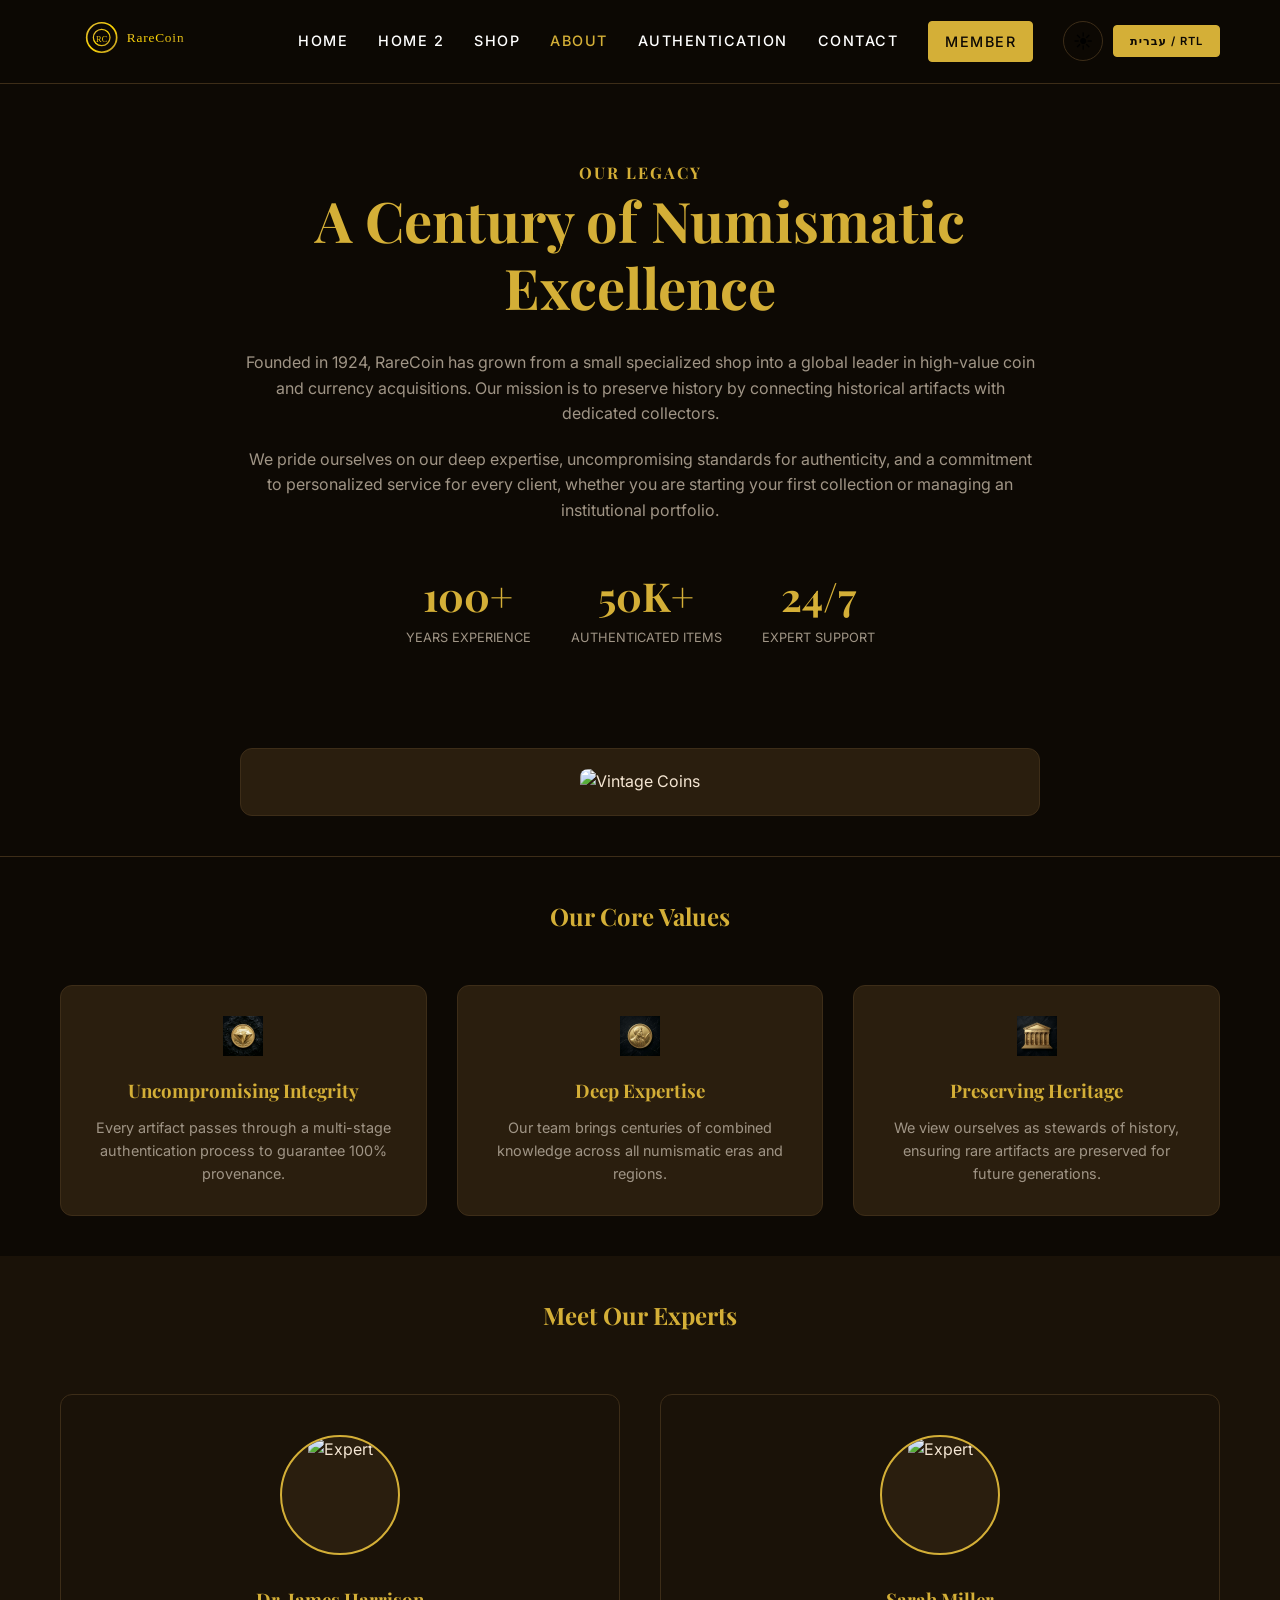
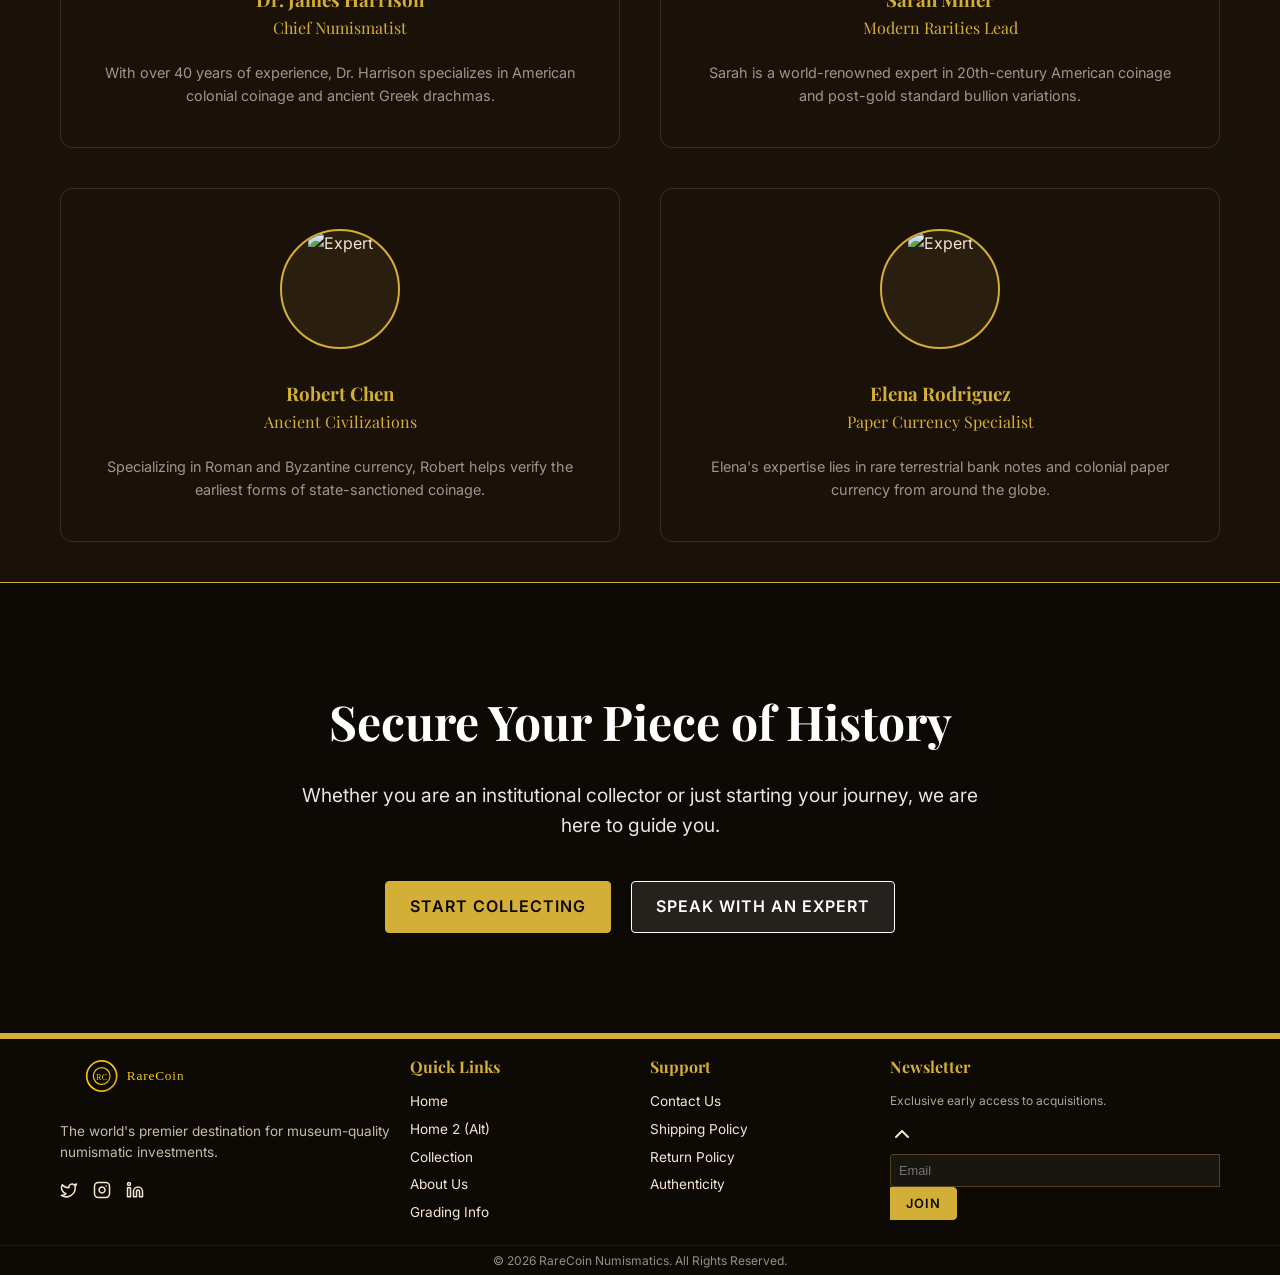
==== commit 5d611e90: "iconsImages" ====
--- a/about.html
+++ b/about.html
@@ -93,19 +93,22 @@
                 <h2 style="margin-bottom: 50px;">Our Core Values</h2>
                 <div class="values-grid">
                     <div class="value-card">
-                        <span class="value-icon">💎</span>
+                        <img src="assets/icons/service_ngc.png" alt="Integrity" class="icon-img icon-service"
+                            style="margin-bottom: 20px;">
                         <h3>Uncompromising Integrity</h3>
                         <p style="color: var(--text-muted); font-size: 0.9rem; margin-top: 10px;">Every artifact passes
                             through a multi-stage authentication process to guarantee 100% provenance.</p>
                     </div>
                     <div class="value-card">
-                        <span class="value-icon">🎓</span>
+                        <img src="assets/icons/trust_expert.png" alt="Expertise" class="icon-img icon-service"
+                            style="margin-bottom: 20px;">
                         <h3>Deep Expertise</h3>
                         <p style="color: var(--text-muted); font-size: 0.9rem; margin-top: 10px;">Our team brings
                             centuries of combined knowledge across all numismatic eras and regions.</p>
                     </div>
                     <div class="value-card">
-                        <span class="value-icon">🏛️</span>
+                        <img src="assets/icons/service_pcgs.png" alt="Heritage" class="icon-img icon-service"
+                            style="margin-bottom: 20px;">
                         <h3>Preserving Heritage</h3>
                         <p style="color: var(--text-muted); font-size: 0.9rem; margin-top: 10px;">We view ourselves as
                             stewards of history, ensuring rare artifacts are preserved for future generations.</p>
@@ -239,17 +242,20 @@
                     <h4>Newsletter</h4>
                     <p style="color: #f5e6d3; font-size: 0.75rem; opacity: 0.7; margin-bottom: 12px;">Exclusive early
                         access to acquisitions.</p>
-                    <div class="flex">
-                        <input type="email" placeholder="Email"
-                            style="background: rgba(255,255,255,0.05); border: 1px solid rgba(212, 175, 55, 0.3); padding: 8px; color: #fff; border-radius: 4px 0 0 4px; width: 100%; font-size: 0.8rem;">
-                        <button class="btn btn-primary"
-                            style="border-radius: 0 4px 4px 0; padding: 8px 15px; font-size: 0.8rem;">Join</button>
-                    </div>
-                </div>
-            </div>
-            <div class="footer-bottom text-center">
-                <p>&copy; 2026 RareCoin Numismatics. All Rights Reserved.</p>
-            </div>
+                    <svg width="24" height="24" viewBox="0 0 24 24" fill="none" stroke="currentColor" stroke-width="2"
+                        stroke-linecap="round" stroke-linejoin="round">
+                        <path d="M18 15l-6-6-6 6" />
+                    </svg>
+                    <input type="email" placeholder="Email"
+                        style="background: rgba(255,255,255,0.05); border: 1px solid rgba(212, 175, 55, 0.3); padding: 8px; color: #fff; border-radius: 4px 0 0 4px; width: 100%; font-size: 0.8rem;">
+                    <button class="btn btn-primary"
+                        style="border-radius: 0 4px 4px 0; padding: 8px 15px; font-size: 0.8rem;">Join</button>
+                </div>
+            </div>
+        </div>
+        <div class="footer-bottom text-center">
+            <p>&copy; 2026 RareCoin Numismatics. All Rights Reserved.</p>
+        </div>
         </div>
     </footer>
 
--- a/css/styles.css
+++ b/css/styles.css
@@ -163,6 +163,19 @@
     filter: brightness(0);
     /* Make gold icons dark on gold hover background */
 }
+
+.icon-img {
+    height: auto;
+    object-fit: contain;
+    vertical-align: middle;
+}
+
+.icon-trust { width: 48px; margin-bottom: 10px; }
+.icon-social { width: 20px; }
+.icon-process { width: 40px; margin-bottom: 15px; }
+.icon-service { width: 40px; }
+.icon-check { width: 16px; margin-right: 8px; }
+.icon-ui { width: 24px; }
 
 .section-padding {
     padding: 40px 0;
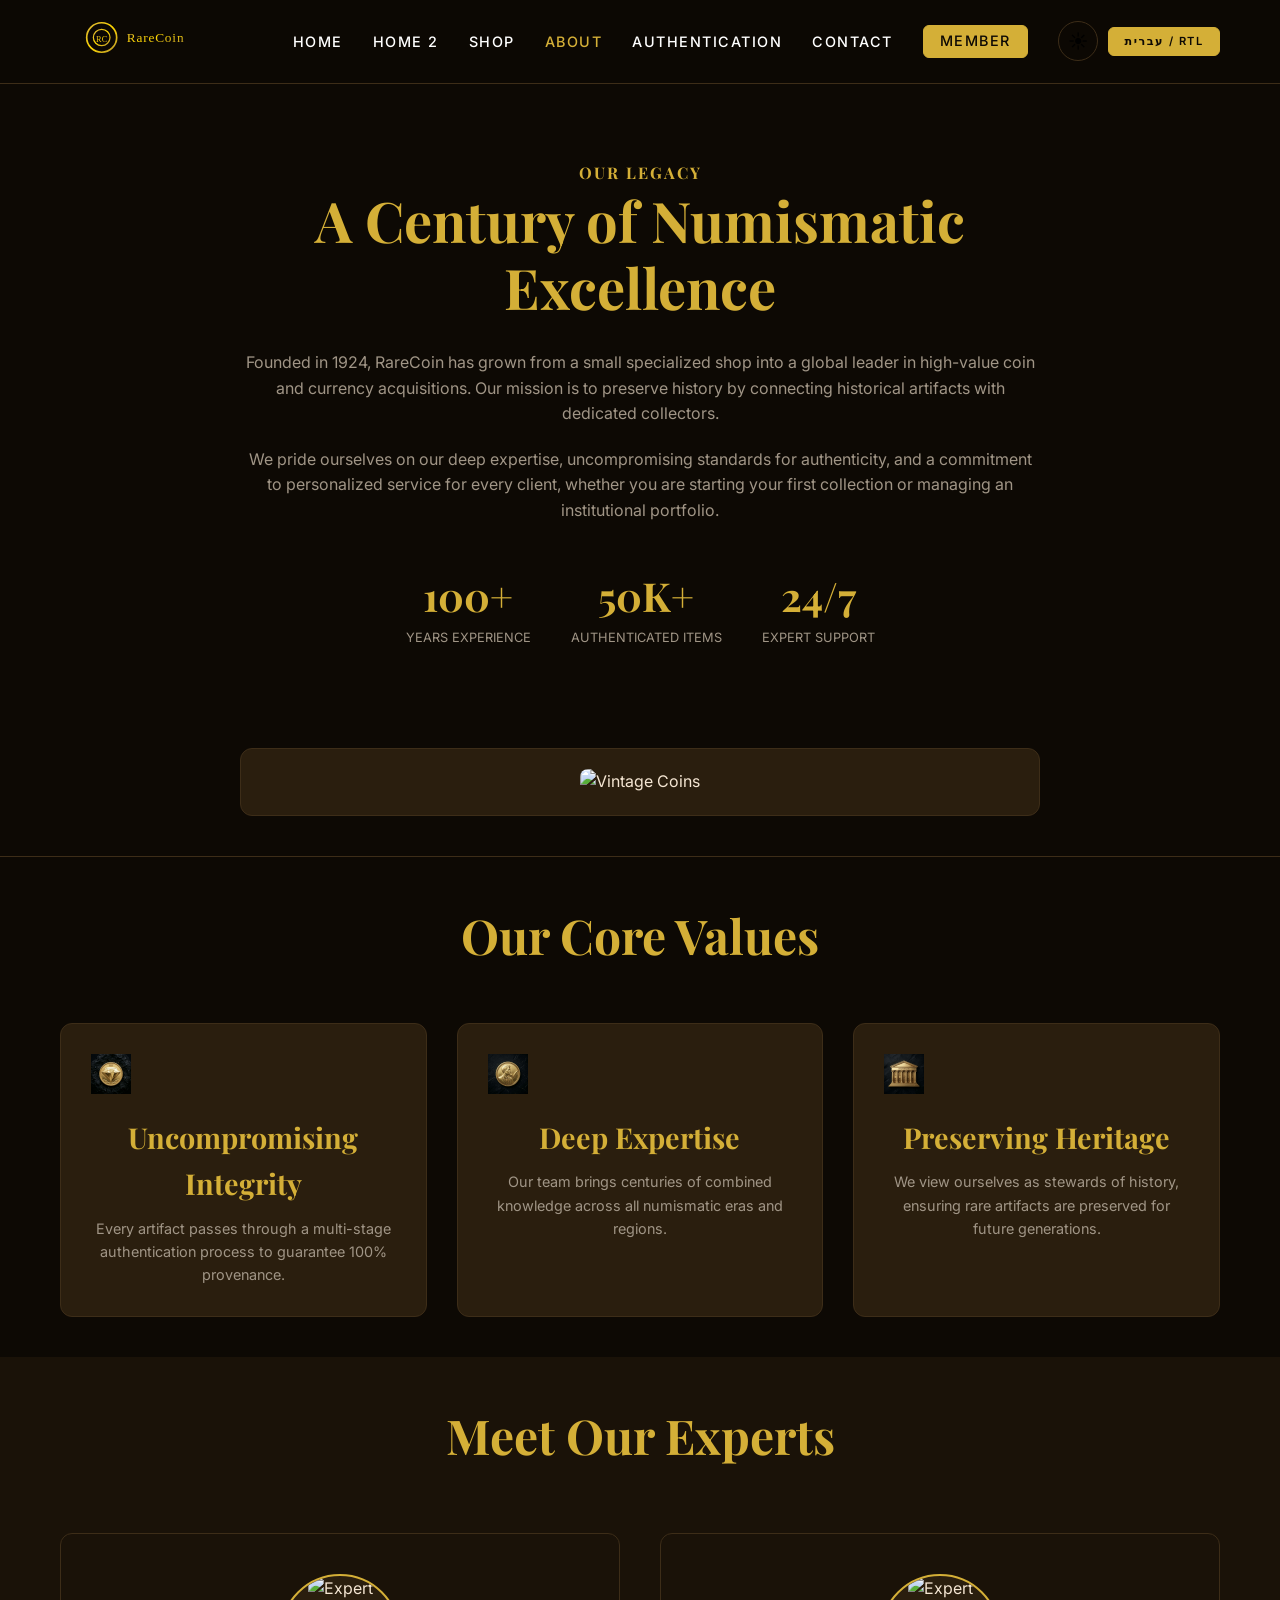
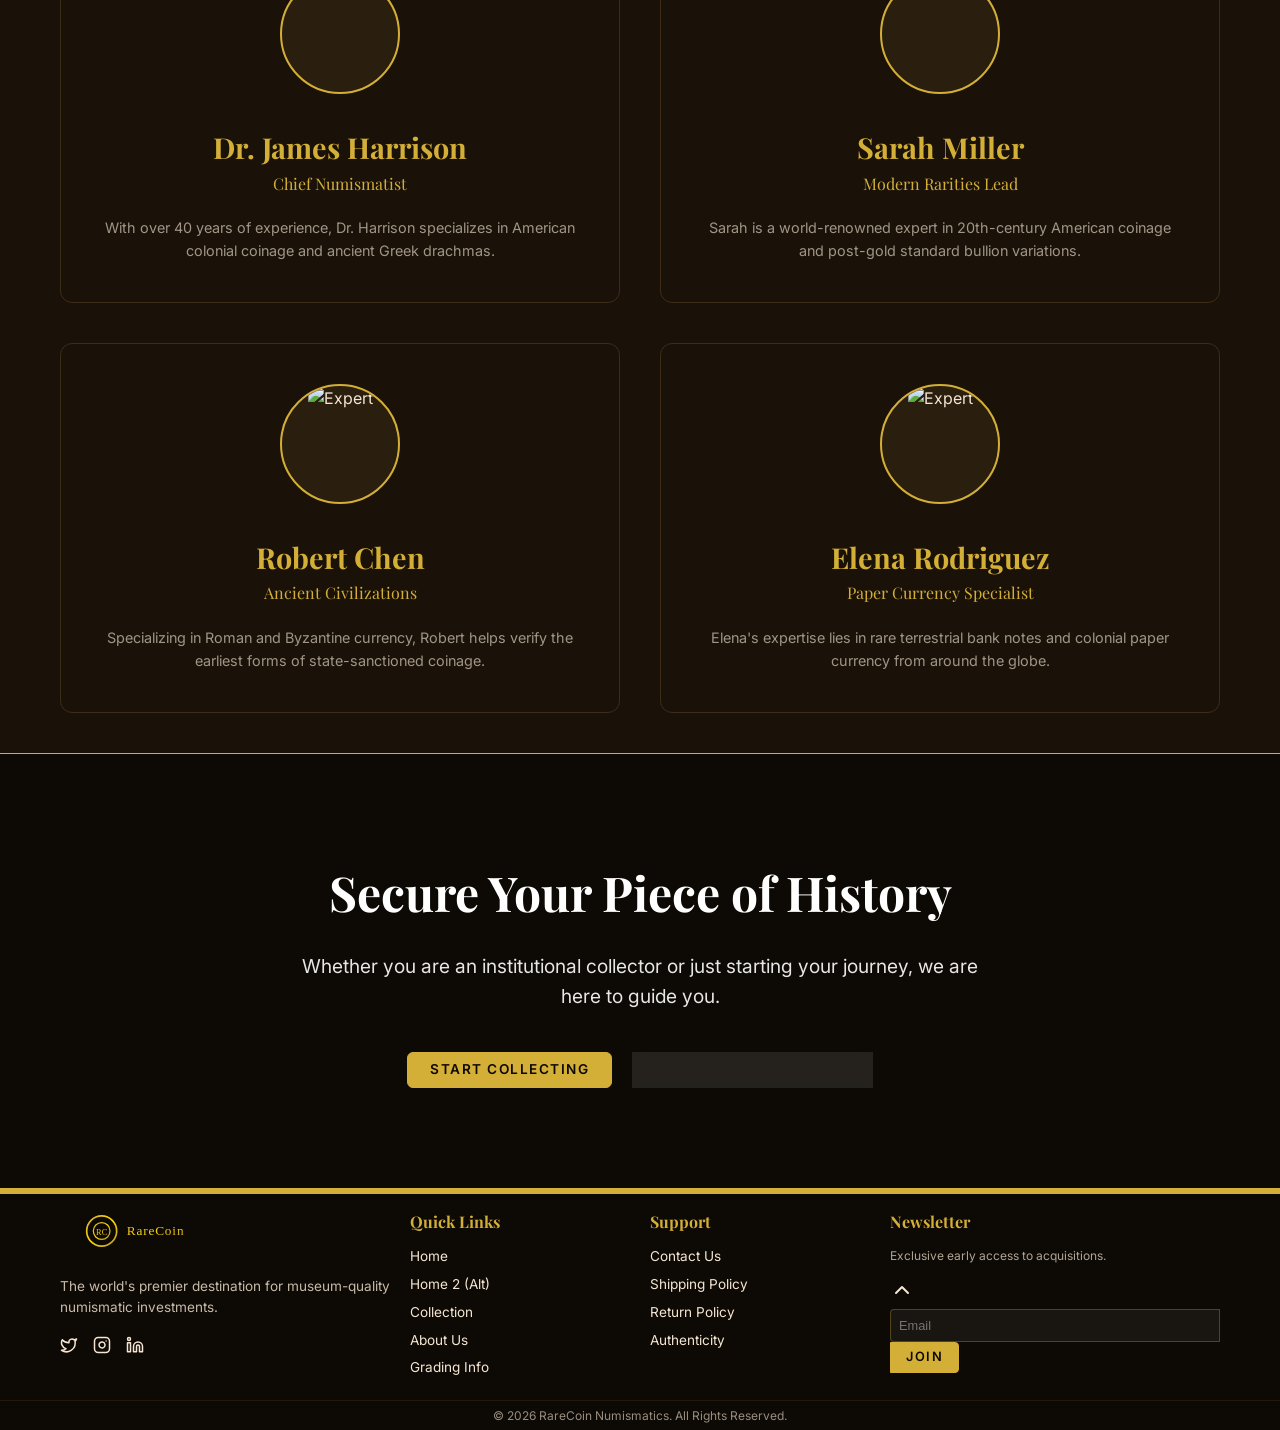
==== commit 270befc5: "lastFix" ====
--- a/about.html
+++ b/about.html
@@ -63,16 +63,16 @@
                             service for every client, whether you are starting your first collection or managing an
                             institutional portfolio.</p>
 
-                        <div class="about-stats flex gap-40 justify-center">
-                            <div class="stat-item">
+                        <div class="about-stats flex justify-center" style="gap: 40px; flex-wrap: wrap;">
+                            <div class="stat-item text-center">
                                 <h2>100+</h2>
                                 <p style="color: var(--text-muted); font-size: 0.8rem;">YEARS EXPERIENCE</p>
                             </div>
-                            <div class="stat-item">
+                            <div class="stat-item text-center">
                                 <h2>50K+</h2>
                                 <p style="color: var(--text-muted); font-size: 0.8rem;">AUTHENTICATED ITEMS</p>
                             </div>
-                            <div class="stat-item">
+                            <div class="stat-item text-center">
                                 <h2>24/7</h2>
                                 <p style="color: var(--text-muted); font-size: 0.8rem;">EXPERT SUPPORT</p>
                             </div>
@@ -95,21 +95,21 @@
                     <div class="value-card">
                         <img src="assets/icons/service_ngc.png" alt="Integrity" class="icon-img icon-service"
                             style="margin-bottom: 20px;">
-                        <h3>Uncompromising Integrity</h3>
+                        <h3 class="serif">Uncompromising Integrity</h3>
                         <p style="color: var(--text-muted); font-size: 0.9rem; margin-top: 10px;">Every artifact passes
                             through a multi-stage authentication process to guarantee 100% provenance.</p>
                     </div>
                     <div class="value-card">
                         <img src="assets/icons/trust_expert.png" alt="Expertise" class="icon-img icon-service"
                             style="margin-bottom: 20px;">
-                        <h3>Deep Expertise</h3>
+                        <h3 class="serif">Deep Expertise</h3>
                         <p style="color: var(--text-muted); font-size: 0.9rem; margin-top: 10px;">Our team brings
                             centuries of combined knowledge across all numismatic eras and regions.</p>
                     </div>
                     <div class="value-card">
                         <img src="assets/icons/service_pcgs.png" alt="Heritage" class="icon-img icon-service"
                             style="margin-bottom: 20px;">
-                        <h3>Preserving Heritage</h3>
+                        <h3 class="serif">Preserving Heritage</h3>
                         <p style="color: var(--text-muted); font-size: 0.9rem; margin-top: 10px;">We view ourselves as
                             stewards of history, ensuring rare artifacts are preserved for future generations.</p>
                     </div>
@@ -183,9 +183,7 @@
                 </p>
                 <div class="cta-flex flex gap-20 justify-center">
                     <a href="shop.html" class="btn btn-primary">Start Collecting</a>
-                    <a href="contact.html" class="btn btn-outline"
-                        style="background: rgba(255,255,255,0.1); backdrop-filter: blur(5px); color: #fff; border-color: #fff;">Speak
-                        with an Expert</a>
+                    <a href="contact.html" class="btn btn-outline-white">Speak with an Expert</a>
                 </div>
             </div>
         </section>
--- a/css/styles.css
+++ b/css/styles.css
@@ -98,6 +98,14 @@
     justify-content: center;
 }
 
+.align-start {
+    align-items: flex-start;
+}
+
+.align-end {
+    align-items: flex-end;
+}
+
 .text-center {
     text-align: center;
 }
@@ -128,13 +136,17 @@
 }
 
 .btn {
-    padding: 12px 24px;
-    border-radius: 4px;
+    padding: 10px 22px;
+    border-radius: 6px;
     font-weight: 600;
-    display: inline-block;
+    display: inline-flex;
+    align-items: center;
+    justify-content: center;
     transition: var(--transition);
     text-transform: uppercase;
-    letter-spacing: 1px;
+    letter-spacing: 1.5px;
+    font-size: 0.85rem;
+    line-height: 1;
 }
 
 .btn-primary {
@@ -164,18 +176,78 @@
     /* Make gold icons dark on gold hover background */
 }
 
+.social-icon-circle {
+    display: flex;
+    align-items: center;
+    justify-content: center;
+    background: var(--surface-light);
+    padding: 15px;
+    border-radius: 50%;
+    border: 1px solid var(--border-color);
+    transition: var(--transition);
+}
+
+.social-icon-circle:hover {
+    border-color: var(--primary-color);
+    transform: translateY(-5px) scale(1.05);
+    box-shadow: 0 10px 20px rgba(212, 175, 55, 0.2);
+    background: var(--surface-color);
+}
+
+.social-icon-circle img {
+    transition: var(--transition);
+}
+
+.social-icon-circle:hover img {
+    filter: drop-shadow(0 0 5px var(--primary-color));
+}
+
+.btn-outline-white {
+    border: 1px solid rgba(255, 255, 255, 0.8);
+    color: #ffffff;
+    background: rgba(255, 255, 255, 0.1);
+    backdrop-filter: blur(5px);
+}
+
+.btn-outline-white:hover {
+    background-color: #ffffff;
+    color: #000000;
+    box-shadow: 0 0 20px rgba(255, 255, 255, 0.4);
+    transform: translateY(-2px);
+}
+
 .icon-img {
     height: auto;
     object-fit: contain;
     vertical-align: middle;
 }
 
-.icon-trust { width: 48px; margin-bottom: 10px; }
-.icon-social { width: 20px; }
-.icon-process { width: 40px; margin-bottom: 15px; }
-.icon-service { width: 40px; }
-.icon-check { width: 16px; margin-right: 8px; }
-.icon-ui { width: 24px; }
+.icon-trust {
+    width: 48px;
+    margin-bottom: 10px;
+}
+
+.icon-social {
+    width: 20px;
+}
+
+.icon-process {
+    width: 40px;
+    margin-bottom: 15px;
+}
+
+.icon-service {
+    width: 40px;
+}
+
+.icon-check {
+    width: 16px;
+    margin-right: 8px;
+}
+
+.icon-ui {
+    width: 24px;
+}
 
 .section-padding {
     padding: 40px 0;
@@ -339,12 +411,26 @@
     }
 }
 
-.hero h1 {
-    font-size: clamp(2.5rem, 8vw, 4.5rem);
-    /* Responsive font size to prevent viewport overflow */
-    line-height: 1.1;
+.hero h1,
+.hero-v2 h1 {
+    font-size: clamp(1.5rem, 8vw, 4rem);
+    /* Defensive mobile typography */
+    line-height: 1.2;
     margin-bottom: 20px;
+    padding-inline: 10px;
     width: 100%;
+}
+
+h1 {
+    font-size: clamp(1.7rem, 6vw, 4rem);
+}
+
+h2 {
+    font-size: clamp(1.5rem, 5vw, 3rem);
+}
+
+h3 {
+    font-size: clamp(1.3rem, 4vw, 1.8rem);
 }
 
 .hero p {
@@ -356,26 +442,72 @@
     /* Center with logical margin */
 }
 
-/* Product Cards */
+/* Auction & Product Grids */
+.auction-grid,
 .product-grid {
     display: grid;
-    grid-template-columns: repeat(2, 1fr);
+    grid-template-columns: repeat(3, 1fr);
     gap: 40px;
-    justify-content: center;
-    max-width: 1200px; /* Increased from 900px */
     margin: 0 auto;
+    max-width: 1200px;
+}
+
+.auction-card {
+    background: var(--surface-color);
+    border: 1px solid var(--border-color);
+    border-radius: 12px;
+    overflow: hidden;
+    transition: var(--transition);
+    display: flex;
+    flex-direction: column;
+    height: 100%;
+}
+
+.auction-card:hover {
+    transform: translateY(-10px);
+    border-color: var(--primary-color);
+    box-shadow: 0 10px 30px rgba(0, 0, 0, 0.5);
+}
+
+.auction-image {
+    width: 100%;
+    aspect-ratio: 16 / 9;
+    height: auto;
+    object-fit: cover;
+    display: block;
+    border-bottom: 1px solid var(--border-color);
+}
+
+.auction-content {
+    padding: 25px;
+    flex-grow: 1;
+    display: flex;
+    flex-direction: column;
+}
+
+@media (max-width: 992px) {
+
+    .auction-grid,
+    .product-grid {
+        grid-template-columns: repeat(2, 1fr);
+    }
 }
 
 @media (max-width: 768px) {
+
+    .auction-grid,
     .product-grid {
-        max-width: 100% !important;
-    }
-}
+        grid-template-columns: 1fr;
+        gap: 30px;
+    }
+}
+
 
 /* Specific 2x2 grid for featured sections */
 .grid-2x2 {
     grid-template-columns: repeat(2, 1fr);
-    max-width: 1200px; /* Increased from 900px */
+    max-width: 1200px;
+    /* Increased from 900px */
     margin: 0 auto;
 }
 
@@ -407,6 +539,9 @@
     transition: var(--transition);
     position: relative;
     overflow: hidden;
+    display: flex;
+    flex-direction: column;
+    height: 100%;
 }
 
 .product-card:hover {
@@ -441,6 +576,12 @@
     border-radius: 4px;
 }
 
+.product-info {
+    display: flex;
+    flex-direction: column;
+    flex-grow: 1;
+}
+
 .product-info h3 {
     margin-bottom: 10px;
     font-size: 1.4rem;
@@ -456,7 +597,7 @@
     display: flex;
     flex-direction: column;
     gap: 15px;
-    margin-top: 15px;
+    margin-top: auto;
     padding-top: 15px;
     border-top: 1px solid var(--border-color);
 }
@@ -608,13 +749,24 @@
     border: 1px solid var(--border-color);
     height: 100%;
     text-align: center;
-    /* Center align info cards */
+    display: flex;
+    flex-direction: column;
+}
+
+.info-card.enhanced {
+    padding-top: 60px !important;
+    position: relative;
+    flex-grow: 1;
+}
+
+.info-card .btn {
+    margin-top: auto;
 }
 
 /* Category Quick Links (index2.html) */
 .category-quick-links {
     display: grid;
-    grid-template-columns: repeat(auto-fit, minmax(150px, 1fr));
+    grid-template-columns: repeat(auto-fit, minmax(130px, 1fr));
     gap: 20px;
     margin-top: 50px;
 }
@@ -641,11 +793,6 @@
 }
 
 /* Auction Section */
-.auction-grid {
-    display: grid;
-    grid-template-columns: repeat(3, 1fr);
-    gap: 30px;
-}
 
 @media (max-width: 900px) {
     .auction-grid {
@@ -653,25 +800,12 @@
     }
 }
 
-.auction-card {
-    background: var(--surface-light);
-    border: 1px solid var(--border-color);
-    border-radius: 8px;
-    overflow: hidden;
-    transition: var(--transition);
-}
 
 .auction-card:hover {
     border-color: var(--primary-color);
     transform: translateY(-5px);
 }
 
-.auction-image {
-    height: 200px;
-    width: 100%;
-    object-fit: cover;
-    border-bottom: 1px solid var(--border-color);
-}
 
 .auction-content {
     padding: 20px;
@@ -740,6 +874,13 @@
     padding: 30px;
     border-radius: 12px;
     transition: var(--transition);
+    display: flex;
+    flex-direction: column;
+    height: 100%;
+}
+
+.value-card p {
+    flex-grow: 1;
 }
 
 .value-card:hover {
@@ -949,7 +1090,7 @@
     .gallery-grid {
         grid-template-columns: 1fr;
     }
-    
+
     .gallery-item {
         height: 350px;
     }
@@ -959,11 +1100,13 @@
 @media (max-width: 768px) {
     .container {
         padding: 0 15px;
-        max-width: 100%; /* Allow full width on mobile */
+        max-width: 100%;
+        /* Allow full width on mobile */
     }
 
     .hero h1 {
-        font-size: 2rem; /* Reduced from 2.5rem for better mobile fit */
+        font-size: 2rem;
+        /* Reduced from 2.5rem for better mobile fit */
     }
 
     .hero p {
@@ -1031,18 +1174,55 @@
         text-align: center !important;
     }
 
+    .hero,
+    .hero-v2 {
+        padding-top: 100px !important;
+        padding-bottom: 60px !important;
+        min-height: auto !important;
+    }
+
     /* Center flex buttons and badges on mobile */
     main .flex {
         justify-content: center !important;
     }
 
-    /* Section Headers fix (Auctions, Upcoming Rarities) */
-    .auctions .flex.justify-between,
-    .upcoming-rarities .flex.justify-between {
+    /* Universal Responsive Header Stack */
+    .section-padding .flex.justify-between.align-end,
+    .section-padding .flex.justify-between.align-center {
         flex-direction: column !important;
         align-items: center !important;
         text-align: center !important;
         gap: 20px;
+    }
+
+    /* Mobile Centering for Cards & Footers */
+    .product-card,
+    .product-info,
+    .product-footer,
+    .trust-card,
+    .info-card,
+    .portfolio-card,
+    .auction-card,
+    .step-card {
+        text-align: center !important;
+        align-items: center !important;
+    }
+
+    .product-price,
+    .product-footer,
+    .product-footer .btn {
+        justify-content: center !important;
+        text-align: center !important;
+    }
+
+    .product-footer {
+        flex-direction: column !important;
+        width: 100%;
+    }
+
+    .product-footer .btn {
+        width: 100%;
+        max-width: 300px;
     }
 
     /* Schedule Appraisal button centering */
@@ -1074,7 +1254,8 @@
 
     /* Shop Page Refinements */
     .shop-header h1 {
-        font-size: 2.2rem !important; /* Override inline 3.5rem */
+        font-size: 2.2rem !important;
+        /* Override inline 3.5rem */
     }
 
     .shop-filters {
@@ -1093,7 +1274,7 @@
         width: 100% !important;
     }
 
-    .search-box, 
+    .search-box,
     .search-box input {
         width: 100% !important;
     }
@@ -1111,12 +1292,30 @@
         width: 100% !important;
         margin: 0 auto;
     }
+
+    /* Ultra-small screen refinement for hero grid */
+    @media (max-width: 360px) {
+        .category-quick-links {
+            grid-template-columns: repeat(2, 1fr) !important;
+            gap: 10px !important;
+        }
+
+        .quick-link-card {
+            padding: 15px 10px !important;
+        }
+
+        .hero-v2-content h1 {
+            font-size: 1.8rem !important;
+        }
+    }
 }
 
 @media (max-width: 1024px) {
+
     /* Auction Highlights Header - Improved Tablet Look */
     .auctions .flex.justify-between.align-end {
-        align-items: center !important; /* Switch to center align for better balance */
+        align-items: center !important;
+        /* Switch to center align for better balance */
     }
 }
 
@@ -1314,16 +1513,16 @@
 
 /* Hero v2 Components (index2.html) */
 .hero-v2 {
-    height: 100vh;
+    min-height: 100vh;
     display: flex;
     align-items: center;
     justify-content: center;
     text-align: center;
-    background: linear-gradient(rgba(13, 9, 4, 0.8), rgba(13, 9, 4, 0.8)), url('https://images.unsplash.com/photo-1621504450181-5d356f63d3ee?auto=format&fit=crop&q=80&w=2000');
+    background: linear-gradient(rgba(13, 9, 4, 0.8), rgba(13, 9, 4, 0.8)), url('../assets/Legacy Note Collection.jfif');
     background-size: cover;
     background-position: center;
     position: relative;
-    overflow: hidden;
+    overflow-x: hidden;
 }
 
 .hero-v2-content {
@@ -1364,13 +1563,50 @@
     grid-template-columns: repeat(4, 1fr);
 }
 
-.portfolio-option {
-    transition: var(--transition);
-}
-
-.portfolio-option:hover {
+.portfolio-card {
+    background: var(--surface-color);
+    padding: 40px;
+    border: 1px solid var(--primary-color);
+    border-radius: 12px;
+    width: 350px;
+    max-width: 100%;
+    display: flex;
+    flex-direction: column;
+    height: 100%;
+    transition: var(--transition);
+}
+
+.portfolio-card.featured {
+    background: var(--bg-color);
+    border-width: 5px;
+    position: relative;
+}
+
+.portfolio-card:hover {
     transform: translateY(-10px);
-    box-shadow: 0 15px 40px rgba(212, 175, 55, 0.2);
+    box-shadow: 0 10px 30px rgba(0, 0, 0, 0.5);
+}
+
+.portfolio-card .btn {
+    margin-top: auto;
+}
+
+/* VIP Acquisition Banner */
+.vip-banner {
+    background: linear-gradient(rgba(13, 9, 4, 0.8), rgba(13, 9, 4, 0.8)), url('assets/Legacy Note Collection.jfif');
+    background-size: cover;
+    background-position: center;
+    padding: clamp(40px, 10vw, 100px);
+    border-radius: 20px;
+    border: 1px solid var(--primary-color);
+    text-align: center;
+    display: flex;
+    flex-direction: column;
+    align-items: center;
+}
+
+.vip-banner h2 {
+    margin-bottom: 25px;
 }
 
 @media (max-width: 1024px) {
@@ -1506,17 +1742,22 @@
 
 .grading-hero p {
     font-size: 1.25rem;
-    color: #ffffff;
+    color: rgba(255, 255, 255, 0.9);
     margin-bottom: 40px;
-    opacity: 1;
+    font-weight: 600;
 }
 
 .glass-card {
-    background: rgba(26, 18, 8, 0.6) !important;
+    background: rgba(26, 18, 8, 0.85) !important;
     backdrop-filter: blur(12px);
     -webkit-backdrop-filter: blur(12px);
-    border: 1px solid rgba(212, 175, 55, 0.2) !important;
-    transition: var(--transition);
+    border: 1px solid rgba(212, 175, 55, 0.3) !important;
+    transition: var(--transition);
+}
+
+[data-theme="light"] .glass-card {
+    background: rgba(255, 255, 255, 0.85) !important;
+    border-color: rgba(139, 109, 46, 0.3) !important;
 }
 
 .glass-card:hover {
@@ -1579,7 +1820,7 @@
 
 .process-step p {
     font-size: 0.85rem;
-    color: #ffffff;
+    color: var(--text-muted);
 }
 
 /* Enhanced Info Cards */
@@ -2152,7 +2393,7 @@
     .about-stats h2 {
         font-size: 2rem !important;
     }
-    
+
     .about-stats .stat-item {
         text-align: center;
     }
@@ -2165,7 +2406,7 @@
 }
 
 .cta-desc {
-    color: rgba(255,255,255,0.9);
+    color: rgba(255, 255, 255, 0.9);
     font-size: 1.2rem;
     max-width: 700px;
     margin: 0 auto 40px;
@@ -2250,7 +2491,7 @@
     .process-step:not(:last-child)::after {
         display: none !important;
     }
-    
+
     .process-step {
         margin-bottom: 20px;
     }
@@ -2263,11 +2504,11 @@
     .section-padding h2.serif {
         font-size: 2.2rem !important;
     }
-    
+
     .trust-badges {
         gap: 20px;
     }
-    
+
     .badge-item {
         font-size: 1.2rem;
     }
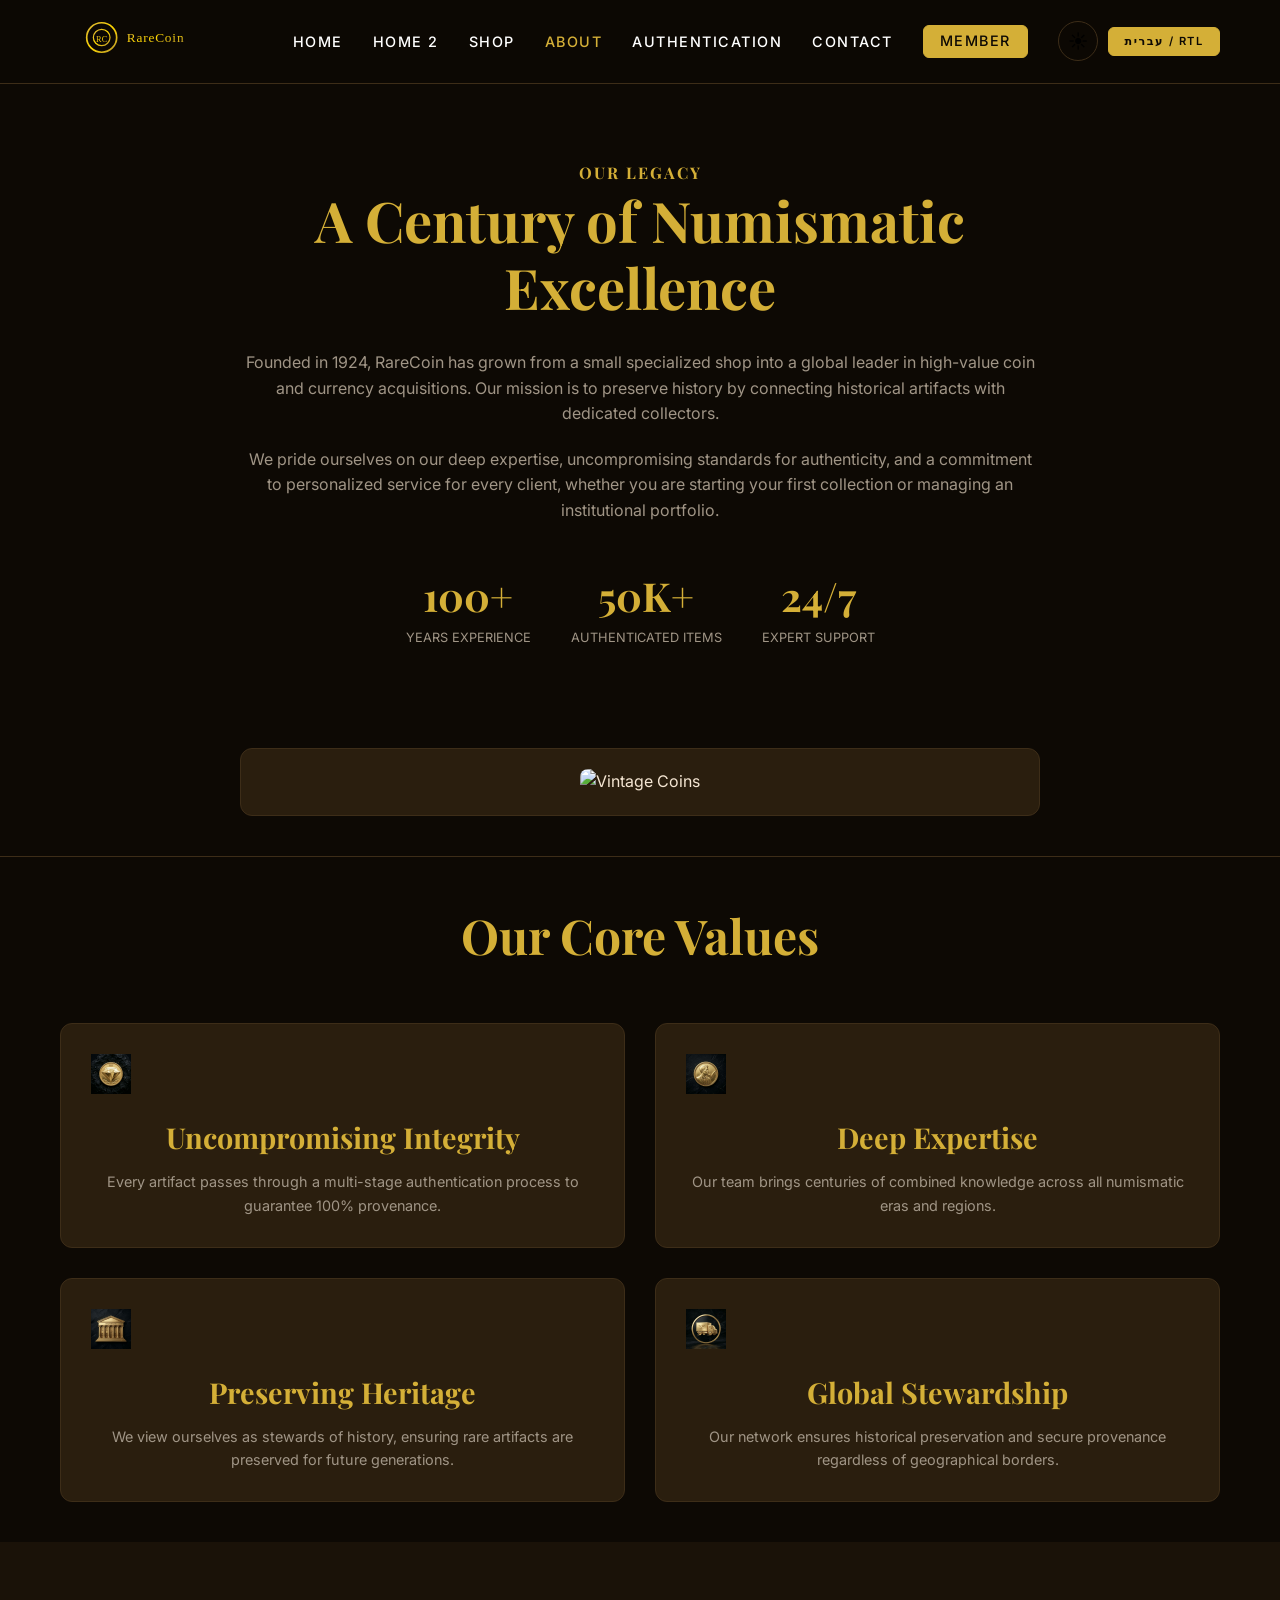
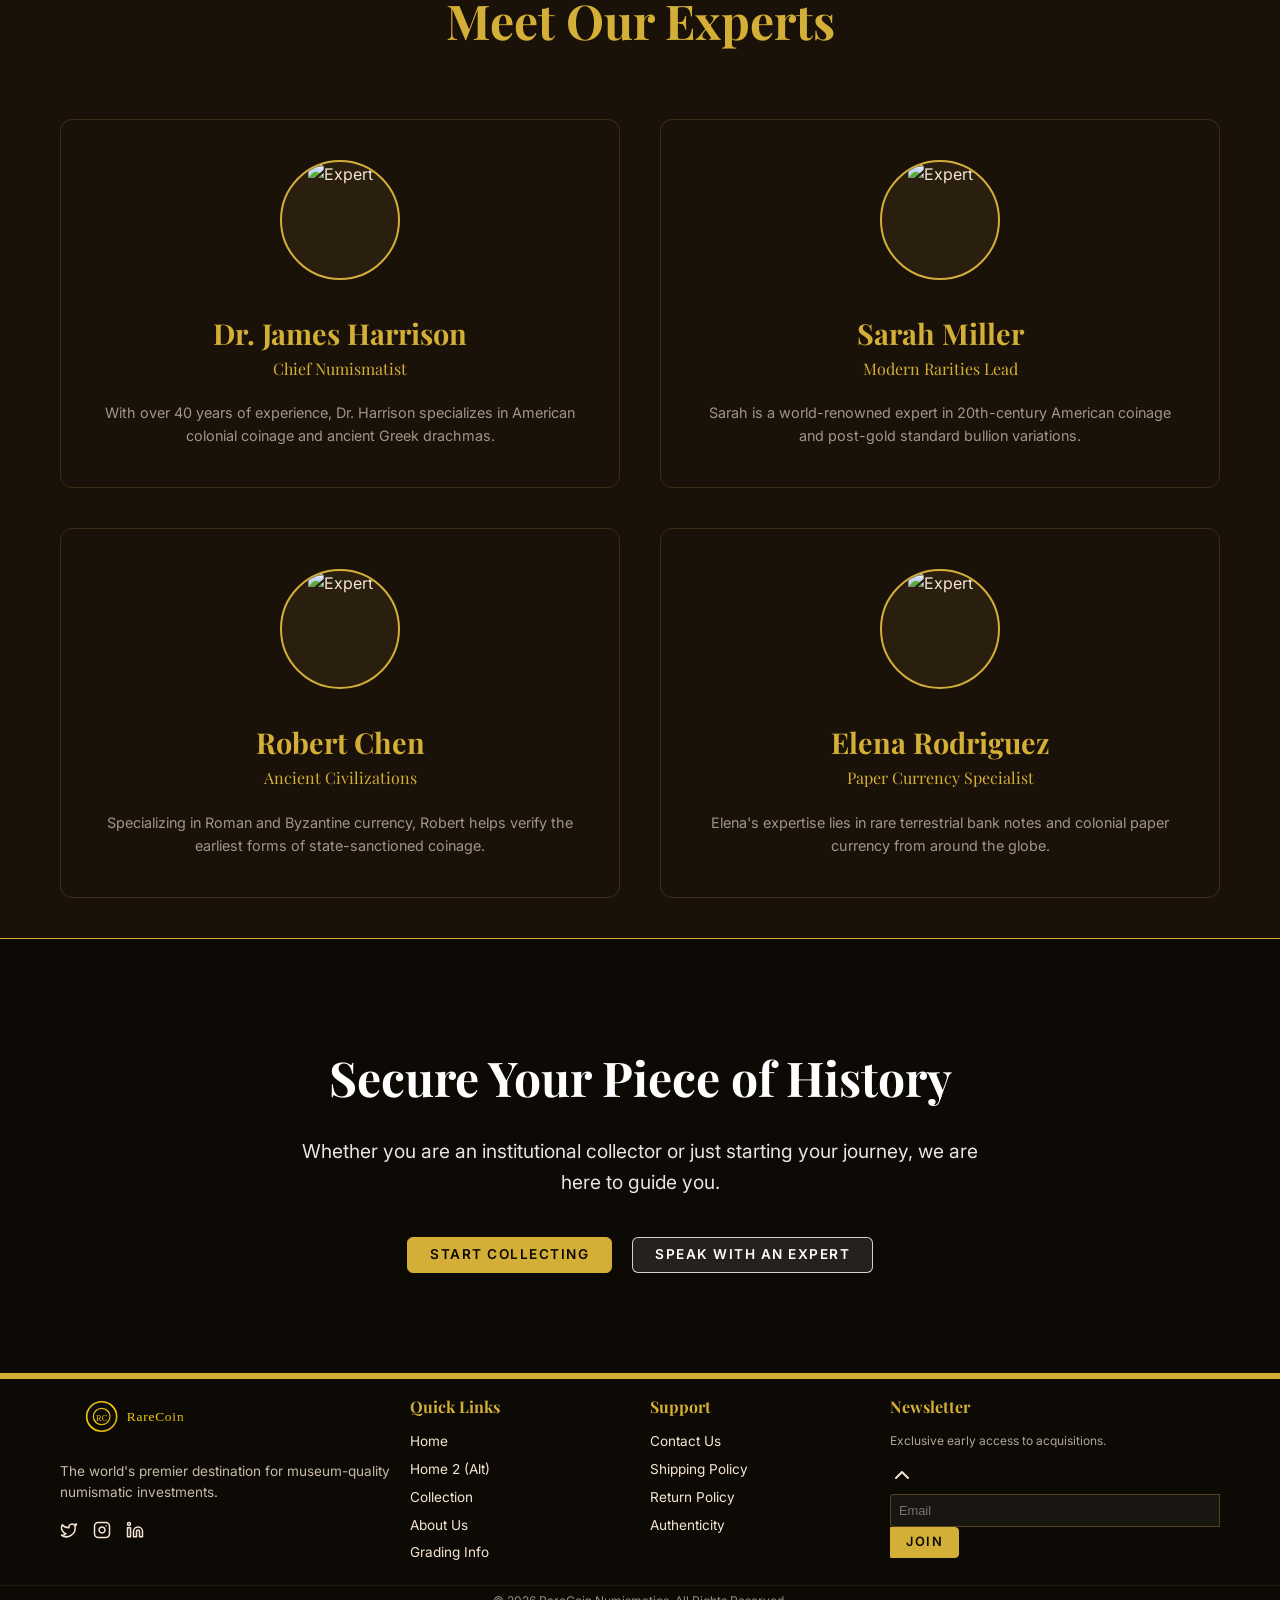
==== commit 8761d4a6: "cent2" ====
--- a/about.html
+++ b/about.html
@@ -113,6 +113,15 @@
                         <p style="color: var(--text-muted); font-size: 0.9rem; margin-top: 10px;">We view ourselves as
                             stewards of history, ensuring rare artifacts are preserved for future generations.</p>
                     </div>
+                    <!-- Added 4th Value Card -->
+                    <div class="value-card">
+                        <img src="assets/icons/trust_shipping.png" alt="Stewardship" class="icon-img icon-service"
+                            style="margin-bottom: 20px;">
+                        <h3 class="serif">Global Stewardship</h3>
+                        <p style="color: var(--text-muted); font-size: 0.9rem; margin-top: 10px;">Our network ensures
+                            historical preservation and secure provenance regardless of geographical borders.</p>
+                    </div>
+
                 </div>
             </div>
         </section>
--- a/css/styles.css
+++ b/css/styles.css
@@ -444,13 +444,16 @@
 
 /* Auction & Product Grids */
 .auction-grid,
-.product-grid {
+.product-grid,
+.trust-grid-container {
     display: grid;
-    grid-template-columns: repeat(3, 1fr);
+    grid-template-columns: repeat(2, 1fr);
     gap: 40px;
     margin: 0 auto;
     max-width: 1200px;
 }
+
+
 
 .auction-card {
     background: var(--surface-color);
@@ -615,6 +618,37 @@
     align-items: start;
 }
 
+@media (max-width: 992px) {
+    .product-detail-grid {
+        grid-template-columns: 1fr;
+        gap: 20px;
+        max-width: 650px;
+        margin: 0 auto;
+        text-align: center;
+    }
+
+    .product-gallery {
+        position: static;
+        margin-bottom: 0;
+    }
+
+    .product-meta {
+        display: flex;
+        flex-direction: column;
+        align-items: center;
+    }
+
+    .product-meta h1 {
+        font-size: 2.2rem;
+        margin-bottom: 20px;
+    }
+    
+    .grading-badge {
+        justify-content: center;
+        margin-inline: auto;
+    }
+}
+
 .centered-grid {
     grid-template-columns: 1fr !important;
     text-align: center;
@@ -689,6 +723,19 @@
     /* Adapts to RTL */
 }
 
+@media (max-width: 576px) {
+    .grading-badge {
+        flex-direction: column;
+        align-items: flex-start;
+        gap: 5px;
+        width: 100%;
+    }
+
+    .grading-badge span:nth-child(2) {
+        display: none;
+    }
+}
+
 .price-tag {
     font-size: 2.5rem;
     color: var(--primary-color);
@@ -698,6 +745,7 @@
 
 .spec-list {
     margin-bottom: 40px;
+    width: 100%;
 }
 
 .spec-item {
@@ -706,6 +754,19 @@
     padding: 12px 0;
     border-block-end: 1px solid var(--border-color);
     /* Logical border */
+}
+
+@media (max-width: 576px) {
+    .spec-item {
+        flex-direction: column;
+        align-items: flex-start;
+        gap: 5px;
+    }
+
+    .price-tag {
+        font-size: 2rem;
+        margin-bottom: 25px;
+    }
 }
 
 .spec-label {
@@ -766,10 +827,11 @@
 /* Category Quick Links (index2.html) */
 .category-quick-links {
     display: grid;
-    grid-template-columns: repeat(auto-fit, minmax(130px, 1fr));
+    grid-template-columns: repeat(2, 1fr);
     gap: 20px;
     margin-top: 50px;
 }
+
 
 .quick-link-card {
     background: rgba(212, 175, 55, 0.1);
@@ -857,10 +919,11 @@
 /* Values Section */
 .values-grid {
     display: grid;
-    grid-template-columns: repeat(3, 1fr);
+    grid-template-columns: repeat(2, 1fr);
     gap: 30px;
     margin-top: 50px;
 }
+
 
 @media (max-width: 768px) {
     .values-grid {
@@ -1017,10 +1080,11 @@
 /* Museum Gallery Section */
 .gallery-grid {
     display: grid;
-    grid-template-columns: repeat(3, 1fr);
+    grid-template-columns: repeat(2, 1fr);
     gap: 30px;
     margin-top: 50px;
 }
+
 
 .gallery-item {
     position: relative;
@@ -1282,8 +1346,9 @@
     /* Upcoming Rarities & Portfolios Grid fix */
     .upcoming-rarities .flex.gap-40,
     .investment-portfolios .flex.gap-40 {
-        display: grid !important;
-        grid-template-columns: 1fr !important;
+        flex-direction: column;
+        align-items: center;
+        width: 100%;
         gap: 30px;
     }
 
@@ -1435,6 +1500,14 @@
     opacity: 0.8;
 }
 
+@media (max-width: 768px) {
+    main .auth-options {
+        justify-content: space-evenly !important;
+        flex-wrap: wrap;
+        gap: 15px;
+        width: 100%;
+    }
+}
 
 .auth-form {
     display: none;
@@ -1560,16 +1633,41 @@
 /* Consignment Section */
 .consignment-steps {
     display: grid;
-    grid-template-columns: repeat(4, 1fr);
-}
+    grid-template-columns: repeat(2, 1fr);
+}/* Trust Section Cards */
+.trust-card {
+    background: var(--surface-color);
+    padding: 40px;
+    border-radius: 12px;
+    border: 1px solid var(--border-color);
+    transition: var(--transition);
+    display: flex;
+    flex-direction: column;
+    align-items: center;
+    text-align: center;
+}
+
+.trust-card:hover {
+    border-color: var(--primary-color);
+    transform: translateY(-10px);
+    box-shadow: 0 10px 40px rgba(0, 0, 0, 0.4);
+}
+
+.trust-icon {
+    margin-bottom: 25px;
+    display: flex;
+    justify-content: center;
+    align-items: center;
+}
+
 
 .portfolio-card {
     background: var(--surface-color);
     padding: 40px;
     border: 1px solid var(--primary-color);
     border-radius: 12px;
-    width: 350px;
-    max-width: 100%;
+    width: 100%;
+    max-width: 380px;
     display: flex;
     flex-direction: column;
     height: 100%;
@@ -1628,6 +1726,10 @@
     border-top: 3px solid var(--primary-color);
     position: relative;
     transition: var(--transition);
+    display: flex;
+    flex-direction: column;
+    align-items: center;
+    text-align: center;
 }
 
 .step-card:hover {
@@ -1648,12 +1750,16 @@
 /* Research Library */
 .library-grid {
     display: grid;
-    grid-template-columns: repeat(auto-fit, minmax(280px, 1fr));
+    grid-template-columns: repeat(2, 1fr);
     gap: 25px;
 }
 
+
 .resource-card {
     display: flex;
+    flex-direction: column;
+    align-items: center;
+    text-align: center;
     gap: 20px;
     background: var(--surface-light);
     padding: 24px;
@@ -1769,10 +1875,11 @@
 /* Process Journey */
 .process-grid {
     display: grid;
-    grid-template-columns: repeat(5, 1fr);
+    grid-template-columns: repeat(2, 1fr);
     gap: 20px;
     margin-top: 40px;
 }
+
 
 .process-step {
     text-align: center;
@@ -1824,6 +1931,13 @@
 }
 
 /* Enhanced Info Cards */
+.info-card {
+    text-align: center;
+    display: flex;
+    flex-direction: column;
+    align-items: center;
+}
+
 .info-card.enhanced {
     padding-top: 60px !important;
     position: relative;
@@ -2436,6 +2550,7 @@
     gap: 60px 40px;
 }
 
+
 .table-responsive {
     width: 100%;
     overflow-x: auto;
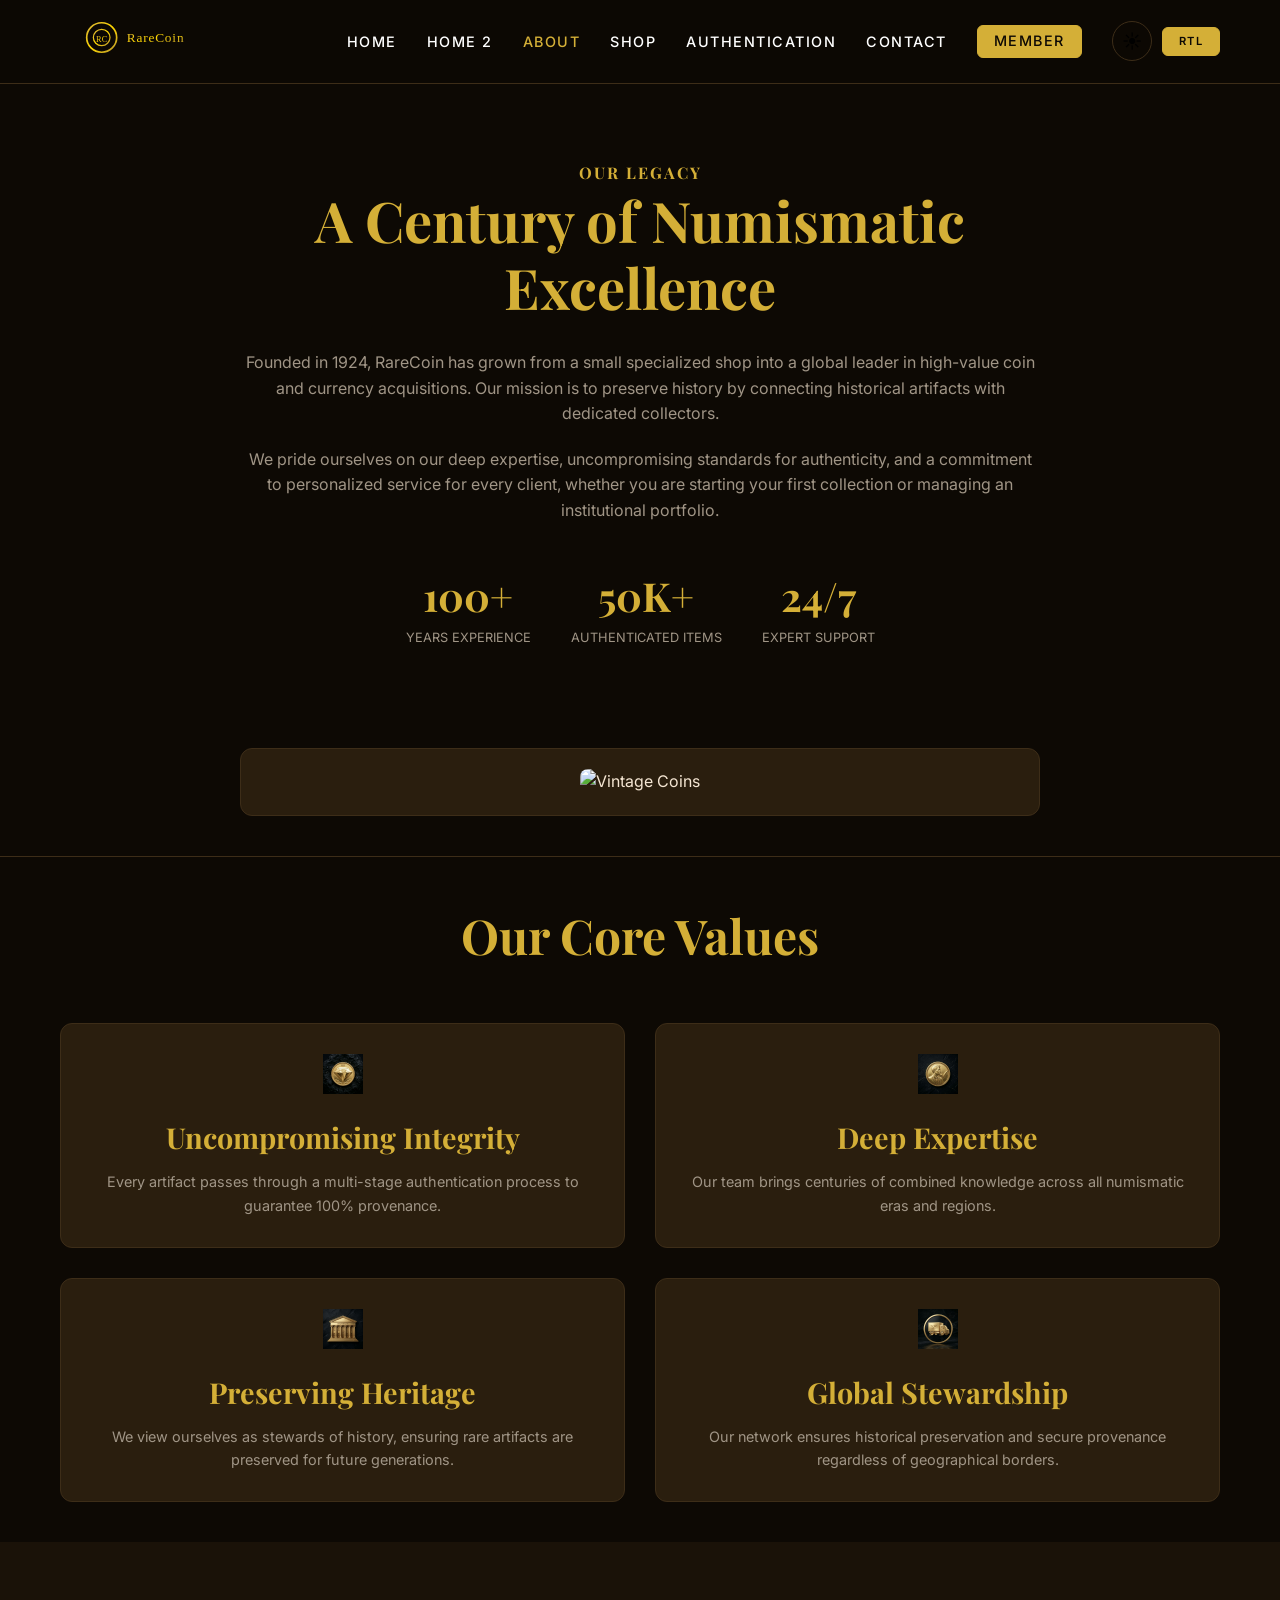
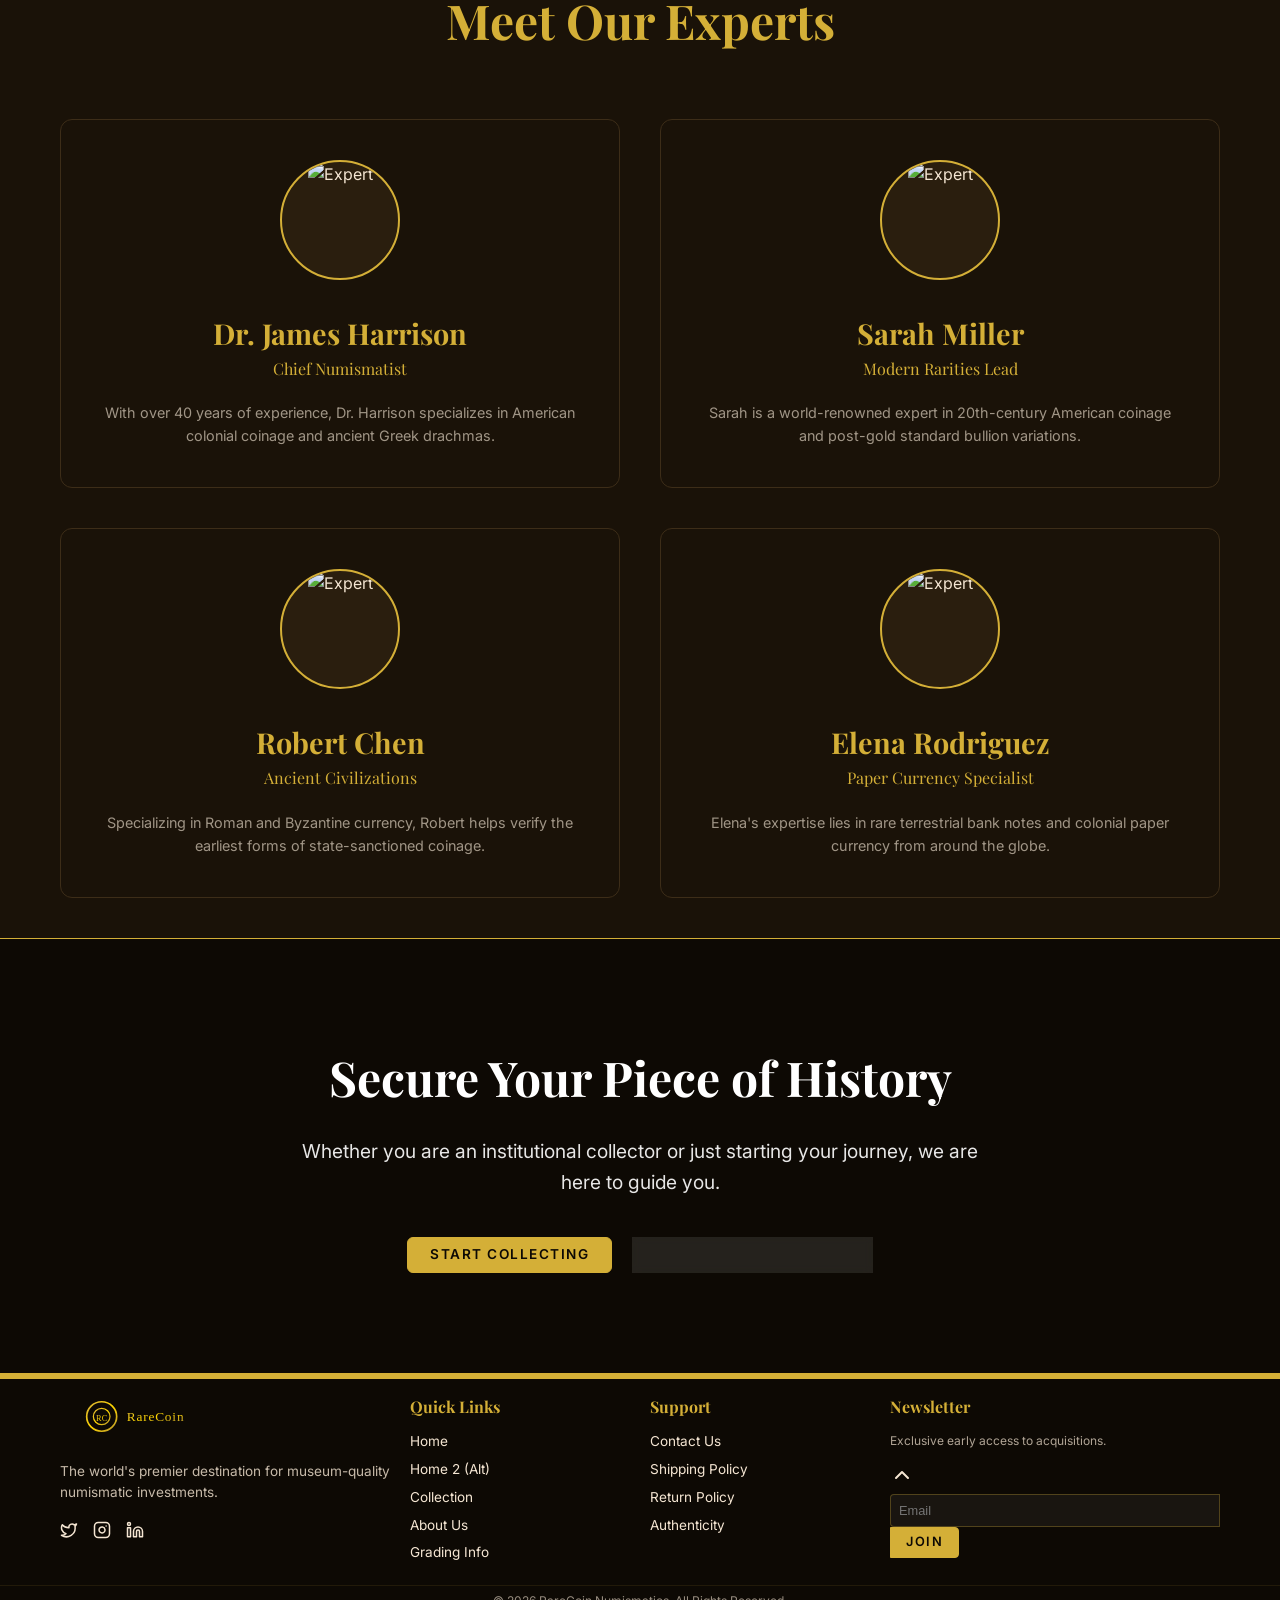
==== commit 3c9eeb99: "clicor01" ====
--- a/about.html
+++ b/about.html
@@ -32,8 +32,8 @@
                 <ul class="nav-links flex align-center">
                     <li><a href="index.html">Home</a></li>
                     <li><a href="index2.html">Home 2</a></li>
+                    <li><a href="about.html" class="active">About</a></li>
                     <li><a href="shop.html">Shop</a></li>
-                    <li><a href="about.html" class="active">About</a></li>
                     <li><a href="grading.html">Authentication</a></li>
                     <li><a href="contact.html">Contact</a></li>
                     <li><a href="auth.html" class="btn btn-primary" style="padding: 8px 16px;">Member</a></li>
--- a/css/styles.css
+++ b/css/styles.css
@@ -169,6 +169,10 @@
 .btn-outline:hover {
     background-color: var(--primary-color);
     color: var(--bg-color);
+}
+
+[data-theme="light"] .btn-outline:hover {
+    color: #1a1208; /* Dark text in light mode hover */
 }
 
 .btn-outline:hover img {
@@ -499,7 +503,8 @@
 @media (max-width: 768px) {
 
     .auction-grid,
-    .product-grid {
+    .product-grid,
+    .trust-grid-container {
         grid-template-columns: 1fr;
         gap: 30px;
     }
@@ -642,7 +647,7 @@
         font-size: 2.2rem;
         margin-bottom: 20px;
     }
-    
+
     .grading-badge {
         justify-content: center;
         margin-inline: auto;
@@ -939,6 +944,8 @@
     transition: var(--transition);
     display: flex;
     flex-direction: column;
+    align-items: center;
+    text-align: center;
     height: 100%;
 }
 
@@ -1518,6 +1525,50 @@
     animation: fadeIn 0.5s ease forwards;
 }
 
+.auth-logo {
+    background: #0d0904;
+    /* Solid dark background to make gold pop */
+    padding: 25px 60px;
+    border-radius: 12px;
+    border: 2px solid var(--primary-color);
+    margin-bottom: 45px;
+    box-shadow: 0 15px 35px rgba(212, 175, 55, 0.4);
+    transition: var(--transition);
+    display: flex;
+    justify-content: center;
+    align-items: center;
+}
+
+.auth-logo:hover {
+    transform: translateY(-5px) scale(1.02);
+    box-shadow: 0 20px 45px rgba(212, 175, 55, 0.6);
+}
+
+.auth-form h2 {
+    display: inline-block;
+    padding: 12px 45px;
+    background: #1a1208;
+    /* Dark surface background */
+    color: var(--primary-color) !important;
+    border: 1px solid var(--primary-color);
+    border-radius: 12px;
+    margin-bottom: 25px;
+    position: relative;
+    box-shadow: 0 4px 15px rgba(0, 0, 0, 0.2);
+}
+
+.auth-form h2::after {
+    content: '';
+    position: absolute;
+    bottom: -1px;
+    left: 10%;
+    right: 10%;
+    height: 2px;
+    background: linear-gradient(90deg, transparent, var(--primary-color), transparent);
+}
+
+
+
 .back-to-home {
     position: fixed;
     top: 20px;
@@ -1634,7 +1685,9 @@
 .consignment-steps {
     display: grid;
     grid-template-columns: repeat(2, 1fr);
-}/* Trust Section Cards */
+}
+
+/* Trust Section Cards */
 .trust-card {
     background: var(--surface-color);
     padding: 40px;
@@ -2381,7 +2434,8 @@
 .auth-logo {
     margin-bottom: 30px;
     text-align: center;
-    width: 100%;
+    width: 280px;
+    height: 80px;
 }
 
 .auth-logo img {
@@ -2429,8 +2483,8 @@
 }
 
 .social-icon svg {
-    width: 20px;
-    height: 20px;
+    width: 22px;
+    height: 22px;
     fill: currentColor;
 }
 
@@ -2473,6 +2527,10 @@
     box-shadow: 0 5px 15px rgba(0, 0, 0, 0.1);
 }
 
+[data-theme="light"] .control-btn:hover {
+    color: #1a1208; /* Dark text in light mode hover */
+}
+
 
 
 [data-theme="light"] .city-status {
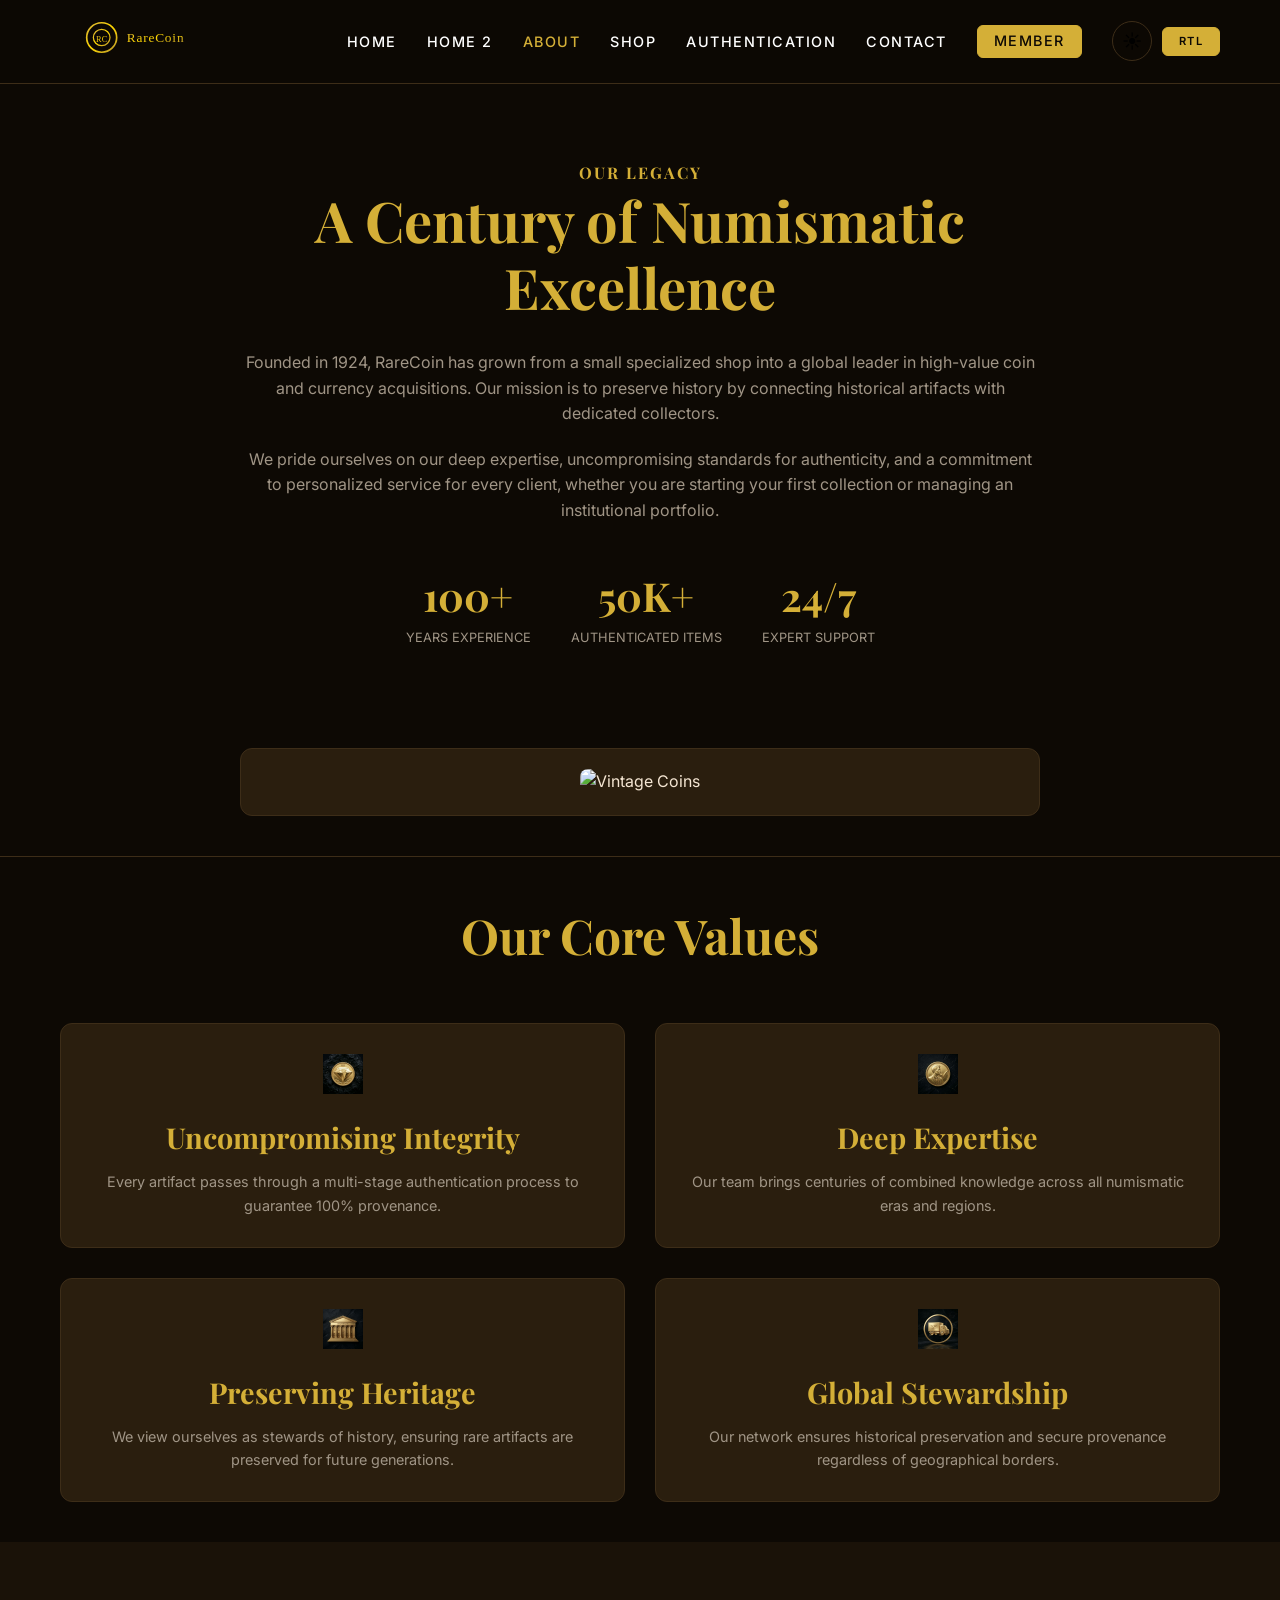
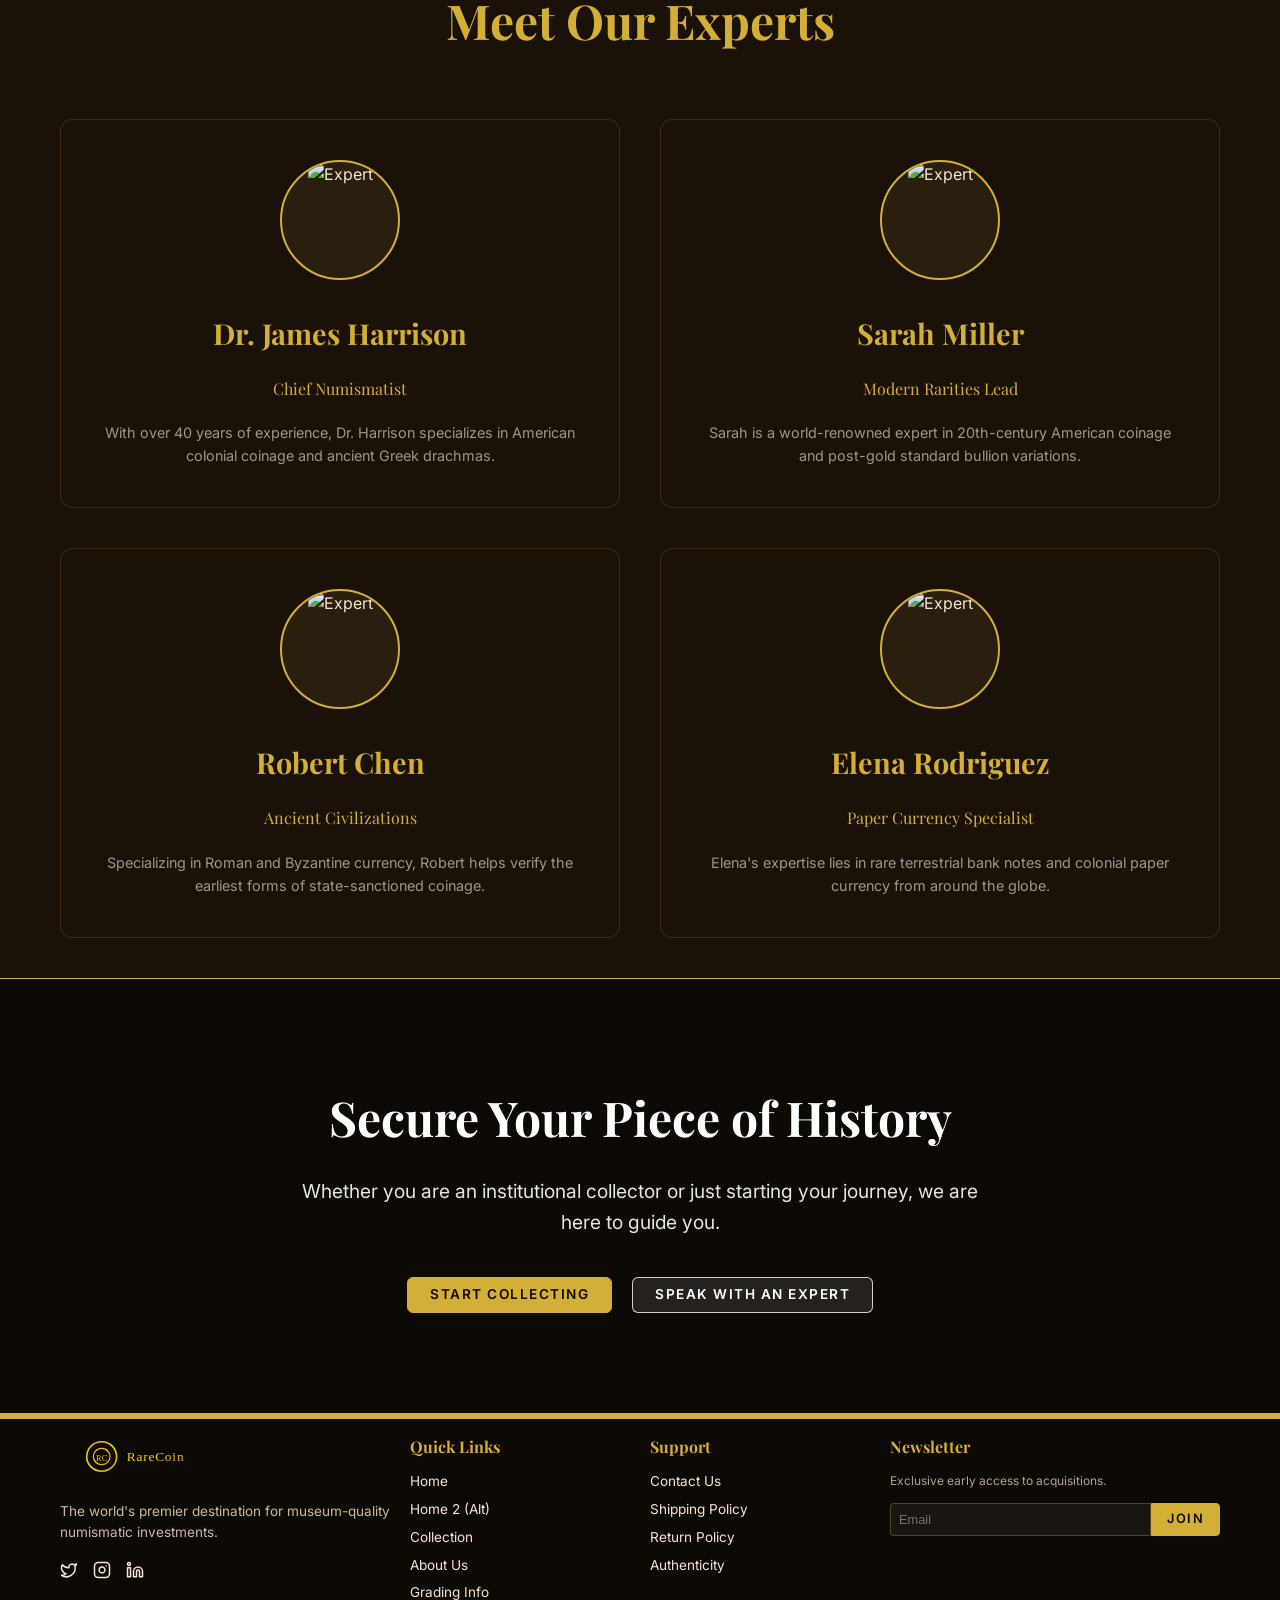
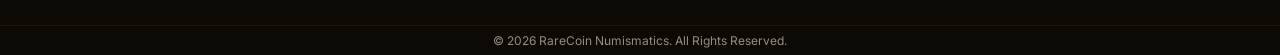
==== commit 97f28722: "client1" ====
--- a/about.html
+++ b/about.html
@@ -249,14 +249,12 @@
                     <h4>Newsletter</h4>
                     <p style="color: #f5e6d3; font-size: 0.75rem; opacity: 0.7; margin-bottom: 12px;">Exclusive early
                         access to acquisitions.</p>
-                    <svg width="24" height="24" viewBox="0 0 24 24" fill="none" stroke="currentColor" stroke-width="2"
-                        stroke-linecap="round" stroke-linejoin="round">
-                        <path d="M18 15l-6-6-6 6" />
-                    </svg>
-                    <input type="email" placeholder="Email"
-                        style="background: rgba(255,255,255,0.05); border: 1px solid rgba(212, 175, 55, 0.3); padding: 8px; color: #fff; border-radius: 4px 0 0 4px; width: 100%; font-size: 0.8rem;">
-                    <button class="btn btn-primary"
-                        style="border-radius: 0 4px 4px 0; padding: 8px 15px; font-size: 0.8rem;">Join</button>
+                    <div class="flex">
+                        <input type="email" placeholder="Email"
+                            style="background: rgba(255,255,255,0.05); border: 1px solid rgba(212, 175, 55, 0.3); padding: 8px; color: #fff; border-radius: 4px 0 0 4px; width: 100%; font-size: 0.8rem;">
+                        <button class="btn btn-primary"
+                            style="border-radius: 0 4px 4px 0; padding: 8px 15px; font-size: 0.8rem;">Join</button>
+                    </div>
                 </div>
             </div>
         </div>
--- a/css/styles.css
+++ b/css/styles.css
@@ -5,6 +5,8 @@
     --secondary-color: #f5e6d3;
     /* Parchment */
     --accent-color: #8b6d2e;
+    --accent-blue: #00d2ff;
+    /* Cyan for the accent line */
 
     --font-serif: 'Playfair Display', Georgia, serif;
     --font-sans: 'Inter', system-ui, -apple-system, sans-serif;
@@ -172,7 +174,8 @@
 }
 
 [data-theme="light"] .btn-outline:hover {
-    color: #1a1208; /* Dark text in light mode hover */
+    color: #1a1208;
+    /* Dark text in light mode hover */
 }
 
 .btn-outline:hover img {
@@ -1925,70 +1928,232 @@
     box-shadow: 0 10px 30px rgba(212, 175, 55, 0.1);
 }
 
-/* Process Journey */
-.process-grid {
+/* Grading Tiers */
+.tiers-grid {
     display: grid;
-    grid-template-columns: repeat(2, 1fr);
-    gap: 20px;
-    margin-top: 40px;
-}
-
+    grid-template-columns: repeat(4, 1fr);
+    gap: 30px;
+    margin-top: 50px;
+}
+
+@media (max-width: 1100px) {
+    .tiers-grid {
+        grid-template-columns: repeat(2, 1fr);
+    }
+}
+
+.tier-card {
+    padding: 40px 30px;
+    text-align: center;
+    transition: var(--transition);
+    border: 1px solid var(--border-color);
+    background: var(--surface-color);
+    display: flex;
+    flex-direction: column;
+    justify-content: space-between;
+    height: 100%;
+    margin-bottom: 20px;
+    /* Space between rows */
+}
+
+.tier-card .btn {
+    margin-top: auto;
+    /* Pin button to bottom */
+}
+
+.tier-card.highlighted {
+    border-color: var(--primary-color);
+    box-shadow: 0 10px 40px var(--primary-glow);
+    transform: translateY(-10px);
+}
+
+.tier-badge {
+    position: absolute;
+    top: 15px;
+    right: -35px;
+    background: var(--primary-color);
+    color: var(--bg-color);
+    padding: 5px 40px;
+    font-size: 0.7rem;
+    font-weight: 700;
+    transform: rotate(45deg);
+    text-transform: uppercase;
+}
+
+.tier-card h3 {
+    margin-bottom: 20px;
+    font-size: 1.8rem;
+}
+
+.tier-price {
+    font-size: 3rem;
+    font-weight: 700;
+    color: var(--primary-color);
+    margin-bottom: 25px;
+    line-height: 1;
+}
+
+.tier-price span {
+    font-size: 1rem;
+    font-weight: 400;
+    color: var(--text-muted);
+}
+
+.tier-features {
+    list-style: none;
+    margin-bottom: 30px;
+    flex-grow: 1;
+    text-align: left;
+}
+
+.tier-features li {
+    padding: 10px 0;
+    border-bottom: 1px solid rgba(212, 175, 55, 0.1);
+    font-size: 0.9rem;
+    color: var(--text-muted);
+}
+
+.tier-features li strong {
+    color: var(--text-color);
+}
+
+.tier-card:hover {
+    transform: translateY(-10px);
+    border-color: var(--primary-color);
+    box-shadow: 0 15px 45px rgba(212, 175, 55, 0.15);
+}
+
+/* Process Timeline (Authentication Journey) */
+.process-timeline {
+    display: grid;
+    grid-template-columns: repeat(3, 1fr);
+    gap: 60px 40px;
+    margin-top: 60px;
+    position: relative;
+}
 
 .process-step {
     text-align: center;
     position: relative;
+    padding: 20px;
+    transition: var(--transition);
+}
+
+.process-number {
+    position: absolute;
+    top: -10px;
+    left: 50%;
+    transform: translateX(-50%);
+    font-size: 4rem;
+    font-weight: 900;
+    color: var(--primary-color);
+    opacity: 0.05;
+    font-family: var(--font-serif);
+    z-index: 1;
 }
 
 .process-icon-wrapper {
-    width: 80px;
-    height: 80px;
+    width: 90px;
+    height: 90px;
     background: var(--surface-light);
-    border: 1px solid var(--primary-color);
+    border: 1px solid var(--border-color);
     border-radius: 50%;
     display: flex;
     align-items: center;
     justify-content: center;
-    margin: 0 auto 20px;
-    font-size: 2rem;
-    color: var(--primary-color);
+    margin: 0 auto 25px;
     transition: var(--transition);
     position: relative;
     z-index: 2;
-}
-
-.process-step:not(:last-child)::after {
-    content: '';
-    position: absolute;
-    top: 40px;
-    left: 100%;
-    width: calc(100% - 80px);
-    height: 2px;
-    background: linear-gradient(to right, var(--primary-color), transparent);
-    z-index: 1;
+    box-shadow: 0 10px 25px rgba(0, 0, 0, 0.2);
+}
+
+.process-step h4 {
+    font-size: 1.3rem;
+    margin-bottom: 15px;
+    position: relative;
+    z-index: 2;
+}
+
+.process-step p {
+    color: var(--text-muted);
+    font-size: 0.9rem;
+    line-height: 1.6;
+    position: relative;
+    z-index: 2;
 }
 
 .process-step:hover .process-icon-wrapper {
-    background: var(--primary-color);
-    color: var(--bg-color);
-    box-shadow: 0 0 20px var(--primary-glow);
-}
-
-.process-step h4 {
-    margin-bottom: 10px;
-    font-size: 1.1rem;
-}
-
-.process-step p {
-    font-size: 0.85rem;
-    color: var(--text-muted);
+    border-color: var(--primary-color);
+    transform: translateY(-5px);
+    box-shadow: 0 15px 35px var(--primary-glow);
+    background: var(--bg-color);
+}
+
+.process-step:hover h4 {
+    color: var(--primary-color);
 }
 
 /* Enhanced Info Cards */
 .info-card {
     text-align: center;
+    /* Titles/Text centered by default */
     display: flex;
     flex-direction: column;
     align-items: center;
+    /* Center children horizontally */
+    height: 100%;
+}
+
+.info-card h3 {
+    text-align: center;
+    width: 100%;
+    color: var(--primary-color);
+    font-size: 1.8rem;
+    margin-bottom: 20px;
+}
+
+.info-card p {
+    text-align: center;
+    width: 100%;
+    color: var(--text-muted);
+    line-height: 1.6;
+}
+
+.info-card ul {
+    width: fit-content;
+    /* Only as wide as needed to enable block centering */
+    max-width: 100%;
+    margin-top: 20px;
+    flex-grow: 1;
+    /* Stretch to push button down */
+}
+
+.accent-list {
+    list-style: none;
+    padding-left: clamp(15px, 2.5vw, 25px) !important;
+    margin: 30px auto !important;
+    text-align: left;
+    /* Ensure items inside are left-aligned */
+}
+
+.accent-list li {
+    display: flex;
+    align-items: center;
+    gap: 12px;
+    margin-bottom: 15px;
+    color: var(--text-muted);
+}
+
+.accent-list li img {
+    width: 18px;
+    height: 18px;
+    background: var(--primary-color);
+    padding: 3px;
+    border-radius: 4px;
+    flex-shrink: 0;
+    filter: brightness(0.2);
+    /* Make icons dark on gold background */
 }
 
 .info-card.enhanced {
@@ -2076,28 +2241,28 @@
     letter-spacing: 2px;
 }
 
-@media (max-width: 900px) {
-    .process-grid {
+@media (max-width: 992px) {
+    .process-timeline {
+        grid-template-columns: repeat(2, 1fr);
+    }
+}
+
+@media (max-width: 600px) {
+    .process-timeline {
         grid-template-columns: 1fr;
-        gap: 40px;
-    }
-
-    .process-step:not(:last-child)::after {
-        display: none;
+        gap: 30px;
     }
 
     .process-step {
-        display: flex;
-        align-items: center;
-        text-align: left;
-        gap: 20px;
-    }
-
-    .process-icon-wrapper {
-        margin: 0;
-        flex-shrink: 0;
-    }
-
+        padding: 10px;
+    }
+
+    .tier-price {
+        font-size: 2.5rem;
+    }
+}
+
+@media (max-width: 768px) {
     .grading-hero {
         height: auto;
         padding: 180px 0 100px;
@@ -2528,7 +2693,8 @@
 }
 
 [data-theme="light"] .control-btn:hover {
-    color: #1a1208; /* Dark text in light mode hover */
+    color: #1a1208;
+    /* Dark text in light mode hover */
 }
 
 
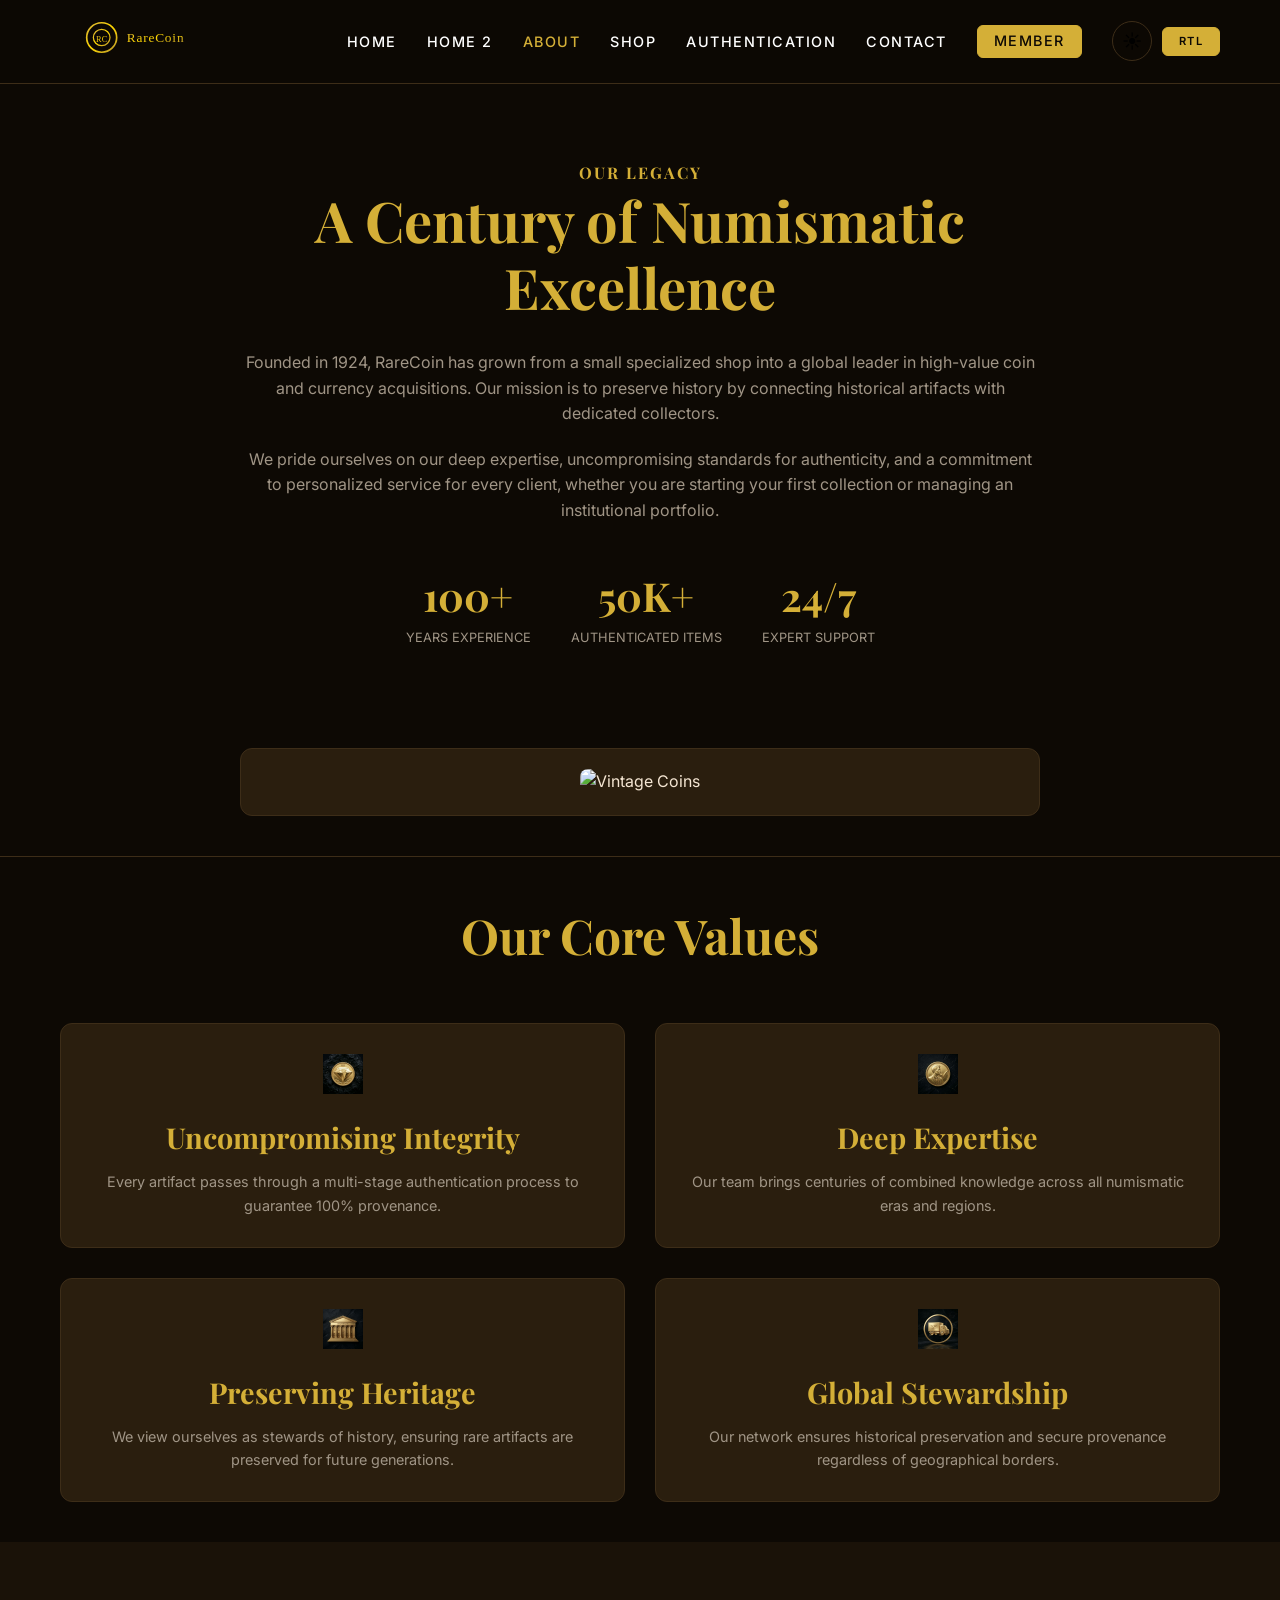
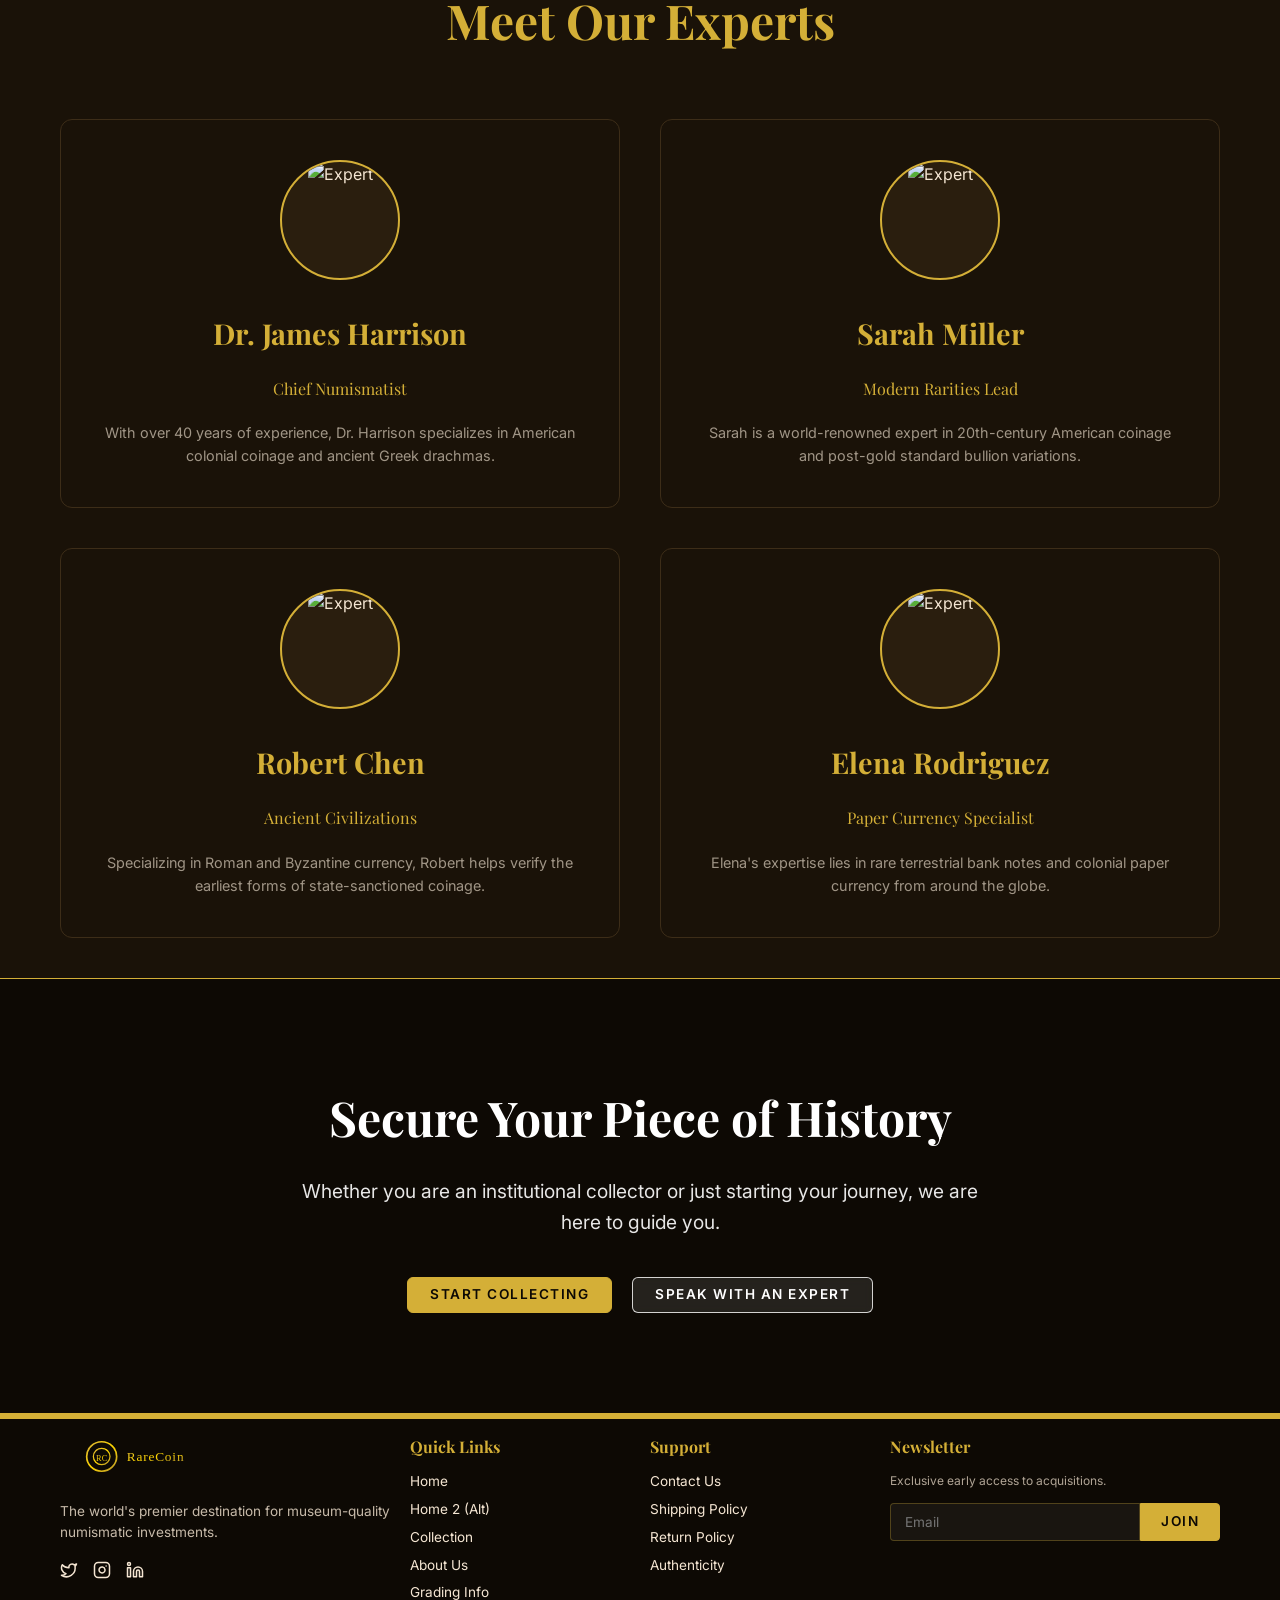
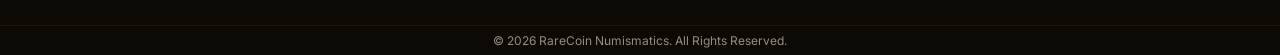
==== commit 60d2260b: "intcorrectio1" ====
--- a/about.html
+++ b/about.html
@@ -250,10 +250,8 @@
                     <p style="color: #f5e6d3; font-size: 0.75rem; opacity: 0.7; margin-bottom: 12px;">Exclusive early
                         access to acquisitions.</p>
                     <div class="flex">
-                        <input type="email" placeholder="Email"
-                            style="background: rgba(255,255,255,0.05); border: 1px solid rgba(212, 175, 55, 0.3); padding: 8px; color: #fff; border-radius: 4px 0 0 4px; width: 100%; font-size: 0.8rem;">
-                        <button class="btn btn-primary"
-                            style="border-radius: 0 4px 4px 0; padding: 8px 15px; font-size: 0.8rem;">Join</button>
+                        <input type="email" placeholder="Email" class="footer-input">
+                        <button class="btn btn-primary footer-btn">Join</button>
                     </div>
                 </div>
             </div>
@@ -274,6 +272,4 @@
     <script src="js/main.js"></script>
 </body>
 
-</html>
-
 </html>
--- a/css/styles.css
+++ b/css/styles.css
@@ -791,23 +791,59 @@
     display: block;
     margin-bottom: 8px;
     font-weight: 500;
+    text-align: left;
+}
+
+[dir="rtl"] .form-group label {
+    text-align: right;
 }
 
 .form-control {
     width: 100%;
-    padding: 12px 16px;
-    background: var(--surface-color);
+    padding: 14px 18px;
+    background: var(--surface-light);
     border: 1px solid var(--border-color);
     color: var(--text-color);
-    border-radius: 4px;
+    border-radius: 8px;
     font-family: inherit;
-    transition: var(--transition);
+    transition: all var(--transition);
+    font-size: 0.95rem;
+}
+
+.form-control::placeholder {
+    color: var(--text-muted);
+    opacity: 0.5;
+}
+
+select.form-control {
+    appearance: none;
+    -webkit-appearance: none;
+    -moz-appearance: none;
+    background-image: url("data:image/svg+xml,%3Csvg xmlns='http://www.w3.org/2000/svg' width='12' height='12' viewBox='0 0 24 24' fill='none' stroke='%23d4af37' stroke-width='2' stroke-linecap='round' stroke-linejoin='round'%3E%3Cpath d='M6 9l6 6 6-6'/%3E%3C/svg%3E");
+    background-repeat: no-repeat;
+    background-position: right 16px center;
+    background-size: 16px;
+    padding-right: 45px;
+    cursor: pointer;
+}
+
+[dir="rtl"] select.form-control {
+    background-position: left 16px center;
+    padding-right: 18px;
+    padding-left: 45px;
 }
 
 .form-control:focus {
     outline: none;
     border-color: var(--primary-color);
-    box-shadow: 0 0 0 2px var(--primary-glow);
+    background: var(--surface-color);
+    box-shadow: 0 0 0 3px var(--primary-glow), 0 10px 20px rgba(0, 0, 0, 0.2);
+    transform: translateY(-2px);
+}
+
+textarea.form-control {
+    resize: vertical;
+    min-height: 120px;
 }
 
 /* Info Sections */
@@ -822,10 +858,80 @@
     flex-direction: column;
 }
 
-.info-card.enhanced {
-    padding-top: 60px !important;
-    position: relative;
-    flex-grow: 1;
+.contact-form-card {
+    text-align: left;
+    align-items: stretch;
+}
+
+.contact-form-card form {
+    width: 100%;
+}
+
+[dir="rtl"] .contact-form-card {
+    text-align: right;
+}
+
+.footer-input {
+    background: rgba(255, 255, 255, 0.05);
+    border: 1px solid rgba(212, 175, 55, 0.3);
+    padding: 10px 14px;
+    color: #fff;
+    border-radius: 4px 0 0 4px;
+    width: 100%;
+    font-size: 0.85rem;
+    font-family: inherit;
+    transition: var(--transition);
+}
+
+.footer-input:focus {
+    outline: none;
+    border-color: var(--primary-color);
+    background: rgba(255, 255, 255, 0.1);
+}
+
+[dir="rtl"] .footer-input {
+    border-radius: 0 4px 4px 0;
+}
+
+.footer-btn {
+    border-radius: 0 4px 4px 0;
+    padding: 10px 20px;
+    font-size: 0.85rem;
+}
+
+[dir="rtl"] .footer-btn {
+    border-radius: 4px 0 0 4px;
+}
+
+.shop-filter-select {
+    background: var(--surface-light);
+    color: var(--text-color);
+    border: 1px solid var(--border-color);
+    padding: 12px 20px;
+    border-radius: 8px;
+    font-size: 0.9rem;
+    font-family: inherit;
+    cursor: pointer;
+    transition: var(--transition);
+    appearance: none;
+    -webkit-appearance: none;
+    background-image: url("data:image/svg+xml,%3Csvg xmlns='http://www.w3.org/2000/svg' width='12' height='12' viewBox='0 0 24 24' fill='none' stroke='%23d4af37' stroke-width='2' stroke-linecap='round' stroke-linejoin='round'%3E%3Cpath d='M6 9l6 6 6-6'/%3E%3C/svg%3E");
+    background-repeat: no-repeat;
+    background-position: right 16px center;
+    background-size: 14px;
+    padding-right: 45px;
+}
+
+[dir="rtl"] .shop-filter-select {
+    background-position: left 16px center;
+    padding-right: 20px;
+    padding-left: 45px;
+}
+
+.shop-filter-select:focus {
+    outline: none;
+    border-color: var(--primary-color);
+    box-shadow: 0 0 0 3px var(--primary-glow);
 }
 
 .info-card .btn {
@@ -1100,7 +1206,7 @@
     position: relative;
     border-radius: 12px;
     overflow: hidden;
-    height: 400px;
+    aspect-ratio: 16 / 9;
     background: var(--surface-color);
     border: 1px solid var(--border-color);
     transition: var(--transition);
@@ -1109,6 +1215,7 @@
 .gallery-item img {
     width: 100%;
     height: 100%;
+    display: block;
     object-fit: cover;
     transition: transform 0.8s ease;
     filter: sepia(0.3) contrast(1.1);
@@ -1163,10 +1270,6 @@
 @media (max-width: 768px) {
     .gallery-grid {
         grid-template-columns: 1fr;
-    }
-
-    .gallery-item {
-        height: 350px;
     }
 }
 
@@ -1428,9 +1531,10 @@
         backdrop-filter: blur(10px);
         -webkit-backdrop-filter: blur(10px);
         flex-direction: column;
-        justify-content: center;
+        /* justify-content: center; */
         align-items: center;
         padding: 40px;
+        padding-top: 75px;
         box-shadow: -10px 0 30px rgba(0, 0, 0, 0.5);
         z-index: 1050;
         transition: var(--transition);
@@ -1534,12 +1638,19 @@
     padding: 25px 60px;
     border-radius: 12px;
     border: 2px solid var(--primary-color);
-    margin-bottom: 45px;
-    box-shadow: 0 15px 35px rgba(212, 175, 55, 0.4);
+    margin: 0 auto 45px;
+    width: fit-content;
+    box-shadow: 0 10px 30px rgba(212, 175, 55, 0.4);
     transition: var(--transition);
     display: flex;
     justify-content: center;
     align-items: center;
+}
+
+.auth-logo img {
+    height: 50px;
+    width: auto;
+    object-fit: contain;
 }
 
 .auth-logo:hover {
@@ -1604,6 +1715,50 @@
     background: rgba(212, 175, 55, 0.1);
 }
 
+
+/* Floating Controls (Theme/RTL) */
+.floating-controls {
+    position: fixed;
+    top: 25px;
+    right: 25px;
+    display: flex !important;
+    flex-direction: row !important;
+    gap: 12px;
+    z-index: 1000;
+}
+
+.control-btn {
+    width: 44px;
+    height: 44px;
+    border-radius: 50%;
+    border: 1px solid var(--border-color);
+    background: var(--surface-color);
+    backdrop-filter: blur(8px);
+    -webkit-backdrop-filter: blur(8px);
+    color: var(--text-color);
+    display: flex;
+    align-items: center;
+    justify-content: center;
+    cursor: pointer;
+    transition: all 0.3s cubic-bezier(0.4, 0, 0.2, 1);
+    font-size: 1.2rem;
+    box-shadow: 0 4px 15px rgba(0, 0, 0, 0.2);
+}
+
+.control-btn:hover {
+    border-color: var(--primary-color);
+    background: rgba(212, 175, 55, 0.1);
+    transform: translateY(-3px) scale(1.05);
+    box-shadow: 0 8px 25px rgba(212, 175, 55, 0.2);
+}
+
+.control-btn#rtl-toggle {
+    font-size: 0.75rem;
+    font-weight: 700;
+    font-family: var(--font-sans);
+    letter-spacing: 0.5px;
+}
+
 /* Back to Top Button */
 #back-to-top {
     position: fixed;
@@ -1797,7 +1952,6 @@
     font-size: 3rem;
     font-family: var(--font-serif);
     color: var(--primary-color);
-    opacity: 0.2;
     position: absolute;
     top: 10px;
     right: 20px;
@@ -1875,7 +2029,7 @@
 /* --- Grading Page Enhancements --- */
 
 .grading-hero {
-    height: 80vh;
+    min-height: 80vh;
     display: flex;
     align-items: center;
     justify-content: center;
@@ -1886,8 +2040,7 @@
     background-attachment: fixed;
     position: relative;
     border-bottom: 2px solid var(--primary-color);
-    margin-top: -120px;
-    /* Offset for header padding */
+    padding-top: 100px;
 }
 
 .grading-hero-content {
@@ -1929,6 +2082,18 @@
 }
 
 /* Grading Tiers */
+#tiers {
+    font-weight: 600;
+}
+
+#tiers h2.serif {
+    font-weight: 700;
+}
+
+#tiers .btn {
+    font-weight: 700;
+}
+
 .tiers-grid {
     display: grid;
     grid-template-columns: repeat(4, 1fr);
@@ -1983,6 +2148,7 @@
 .tier-card h3 {
     margin-bottom: 20px;
     font-size: 1.8rem;
+    font-weight: 700;
 }
 
 .tier-price {
@@ -1995,7 +2161,7 @@
 
 .tier-price span {
     font-size: 1rem;
-    font-weight: 400;
+    font-weight: 600;
     color: var(--text-muted);
 }
 
@@ -2011,10 +2177,12 @@
     border-bottom: 1px solid rgba(212, 175, 55, 0.1);
     font-size: 0.9rem;
     color: var(--text-muted);
+    font-weight: 600;
 }
 
 .tier-features li strong {
     color: var(--text-color);
+    font-weight: 700;
 }
 
 .tier-card:hover {
@@ -2216,30 +2384,7 @@
     background: var(--surface-light);
 }
 
-/* Trust Badges */
-.trust-badges {
-    display: flex;
-    justify-content: center;
-    align-items: center;
-    gap: 60px;
-    flex-wrap: wrap;
-    opacity: 0.6;
-    filter: grayscale(1);
-    transition: 0.5s;
-}
-
-.trust-badges:hover {
-    opacity: 1;
-    filter: grayscale(0);
-}
-
-.badge-item {
-    font-family: var(--font-serif);
-    font-size: 1.5rem;
-    font-weight: 700;
-    color: var(--text-muted);
-    letter-spacing: 2px;
-}
+
 
 @media (max-width: 992px) {
     .process-timeline {
@@ -2788,19 +2933,31 @@
     justify-content: center;
     gap: 40px;
     padding: 20px 0;
+    opacity: 1;
+    filter: none;
 }
 
 .badge-item {
     font-family: var(--font-serif);
     font-size: 1.8rem;
     color: var(--primary-color);
-    opacity: 0.5;
+    opacity: 1;
     font-weight: 700;
     transition: var(--transition);
-}
-
-.badge-item:hover {
-    opacity: 1;
+    cursor: pointer;
+    user-select: none;
+    letter-spacing: 2px;
+}
+
+.badge-item:hover,
+.badge-item:active {
+    color: #ffffff;
+    text-shadow:
+        -1px -1px 0 #000000,
+        1px -1px 0 #000000,
+        -1px 1px 0 #000000,
+        1px 1px 0 #000000;
+    transform: scale(1.1);
 }
 
 @media (max-width: 992px) {
@@ -2815,7 +2972,7 @@
         height: auto !important;
         min-height: 60vh;
         margin-top: 0 !important;
-        padding: 120px 20px 60px !important;
+        padding: 160px 20px 80px !important;
     }
 
     .grading-hero h1 {
@@ -2896,4 +3053,41 @@
         display: block !important;
         width: 100% !important;
     }
+}
+
+/* Global Map Section Styles */
+#map {
+    width: 100%;
+    background: var(--surface-color);
+}
+
+.leaflet-container {
+    font-family: var(--font-sans) !important;
+}
+
+.leaflet-popup-content-wrapper,
+.leaflet-popup-tip {
+    background-color: var(--surface-color) !important;
+    color: var(--text-color) !important;
+    border: 1px solid var(--primary-color);
+    box-shadow: 0 5px 15px rgba(0, 0, 0, 0.5);
+}
+
+.leaflet-popup-content h4 {
+    margin-bottom: 5px;
+    color: var(--primary-color);
+    font-family: var(--font-serif);
+}
+
+.leaflet-popup-content p {
+    margin: 0;
+    font-size: 0.85rem;
+    color: var(--text-muted);
+}
+
+[data-theme="light"] .leaflet-popup-content-wrapper,
+[data-theme="light"] .leaflet-popup-tip {
+    background-color: #ffffff !important;
+    color: #1a1208 !important;
+    border-color: var(--accent-color);
 }
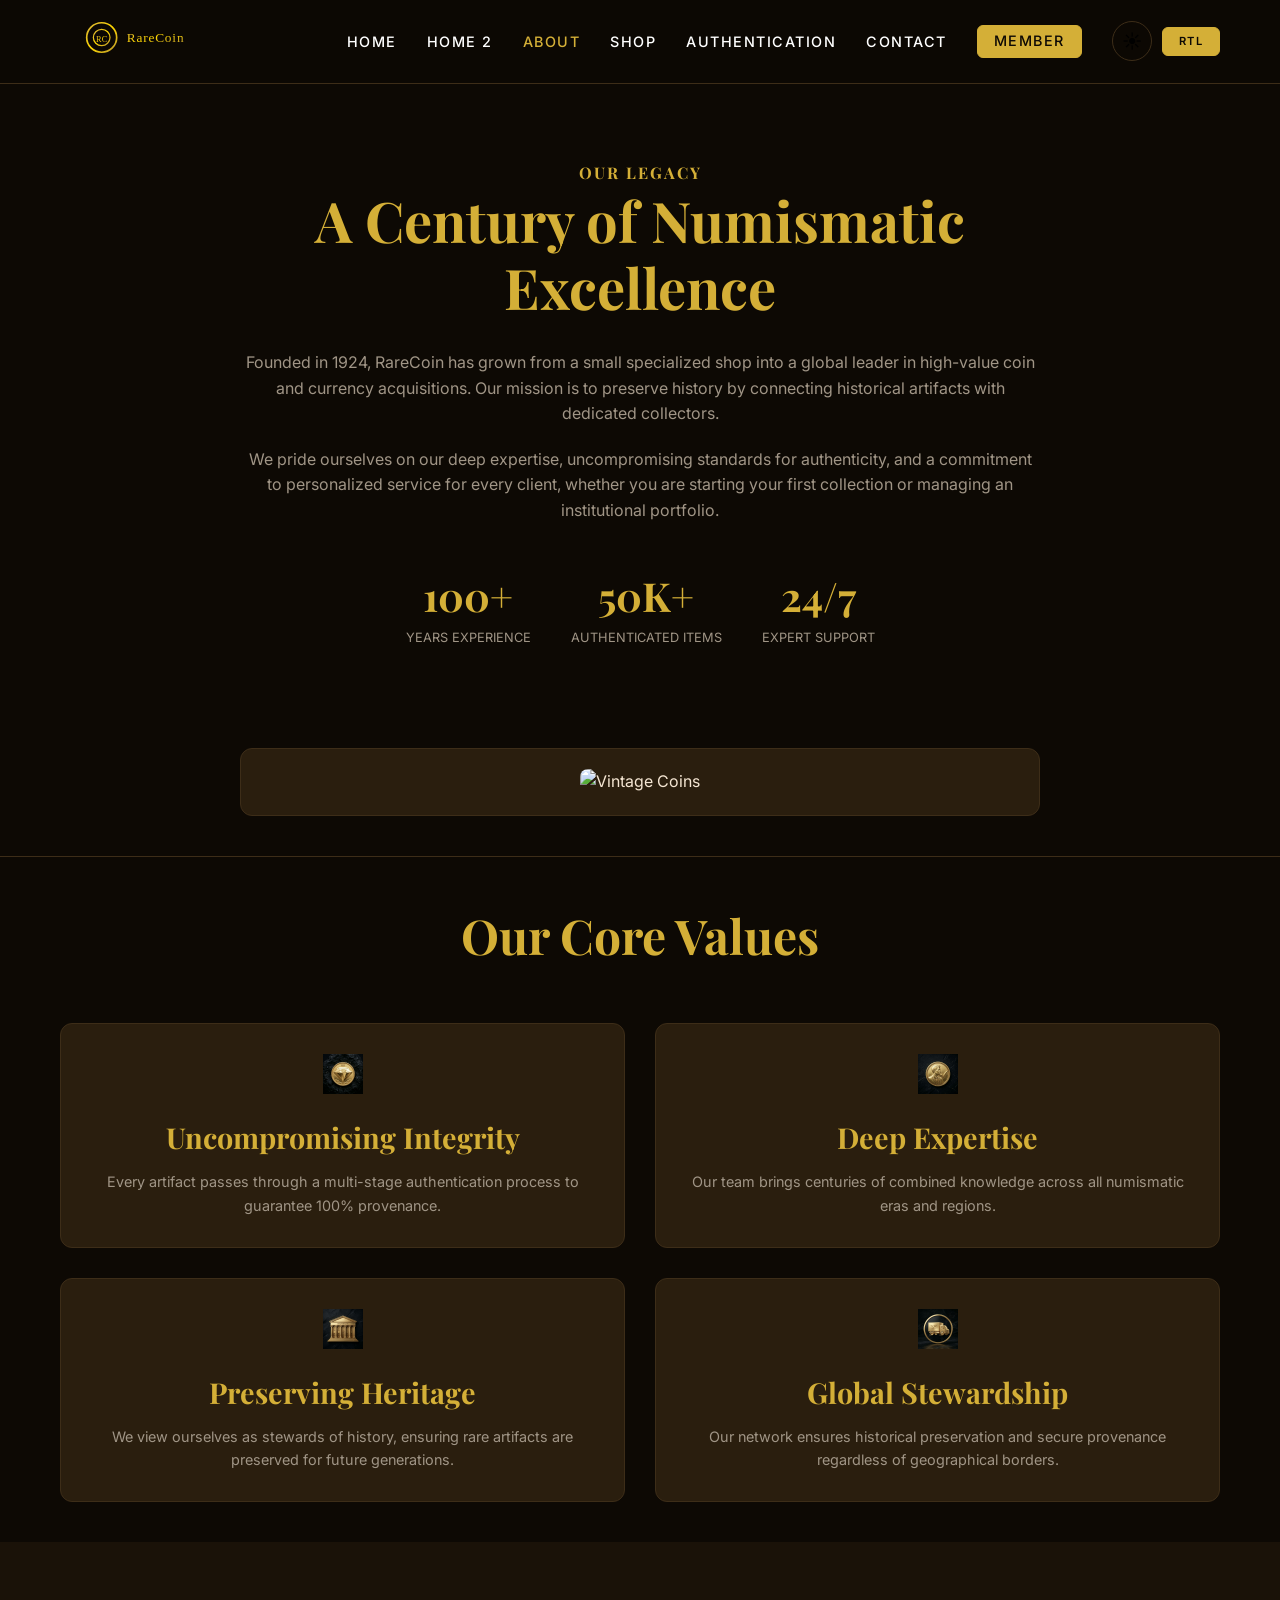
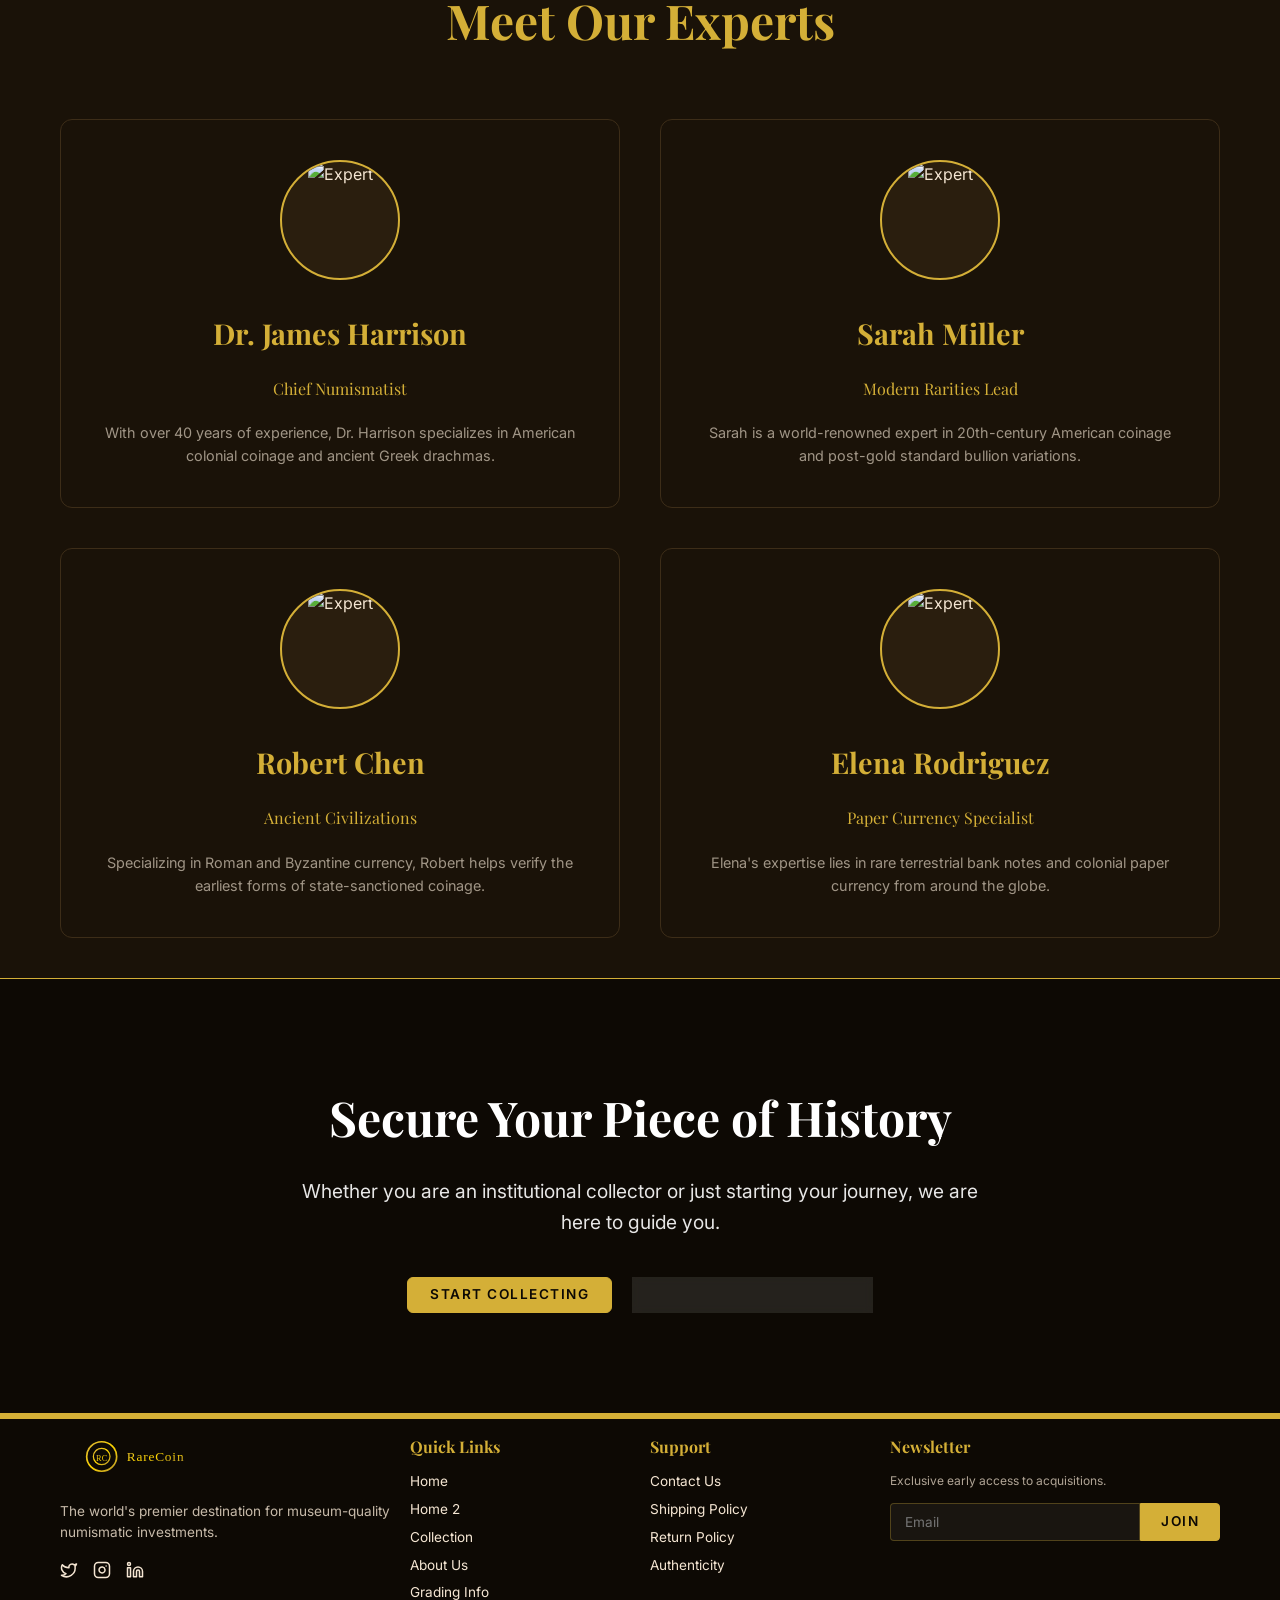
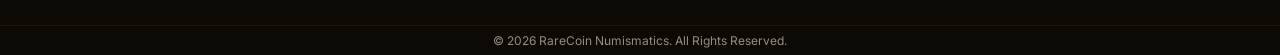
==== commit d4fb790a: "int3" ====
--- a/about.html
+++ b/about.html
@@ -230,7 +230,7 @@
                     <h4>Quick Links</h4>
                     <ul>
                         <li><a href="index.html">Home</a></li>
-                        <li><a href="index2.html">Home 2 (Alt)</a></li>
+                        <li><a href="index2.html">Home 2 </a></li>
                         <li><a href="shop.html">Collection</a></li>
                         <li><a href="about.html">About Us</a></li>
                         <li><a href="grading.html">Grading Info</a></li>
--- a/css/styles.css
+++ b/css/styles.css
@@ -2393,6 +2393,10 @@
 }
 
 @media (max-width: 600px) {
+    .tiers-grid {
+        grid-template-columns: 1fr;
+    }
+
     .process-timeline {
         grid-template-columns: 1fr;
         gap: 30px;
